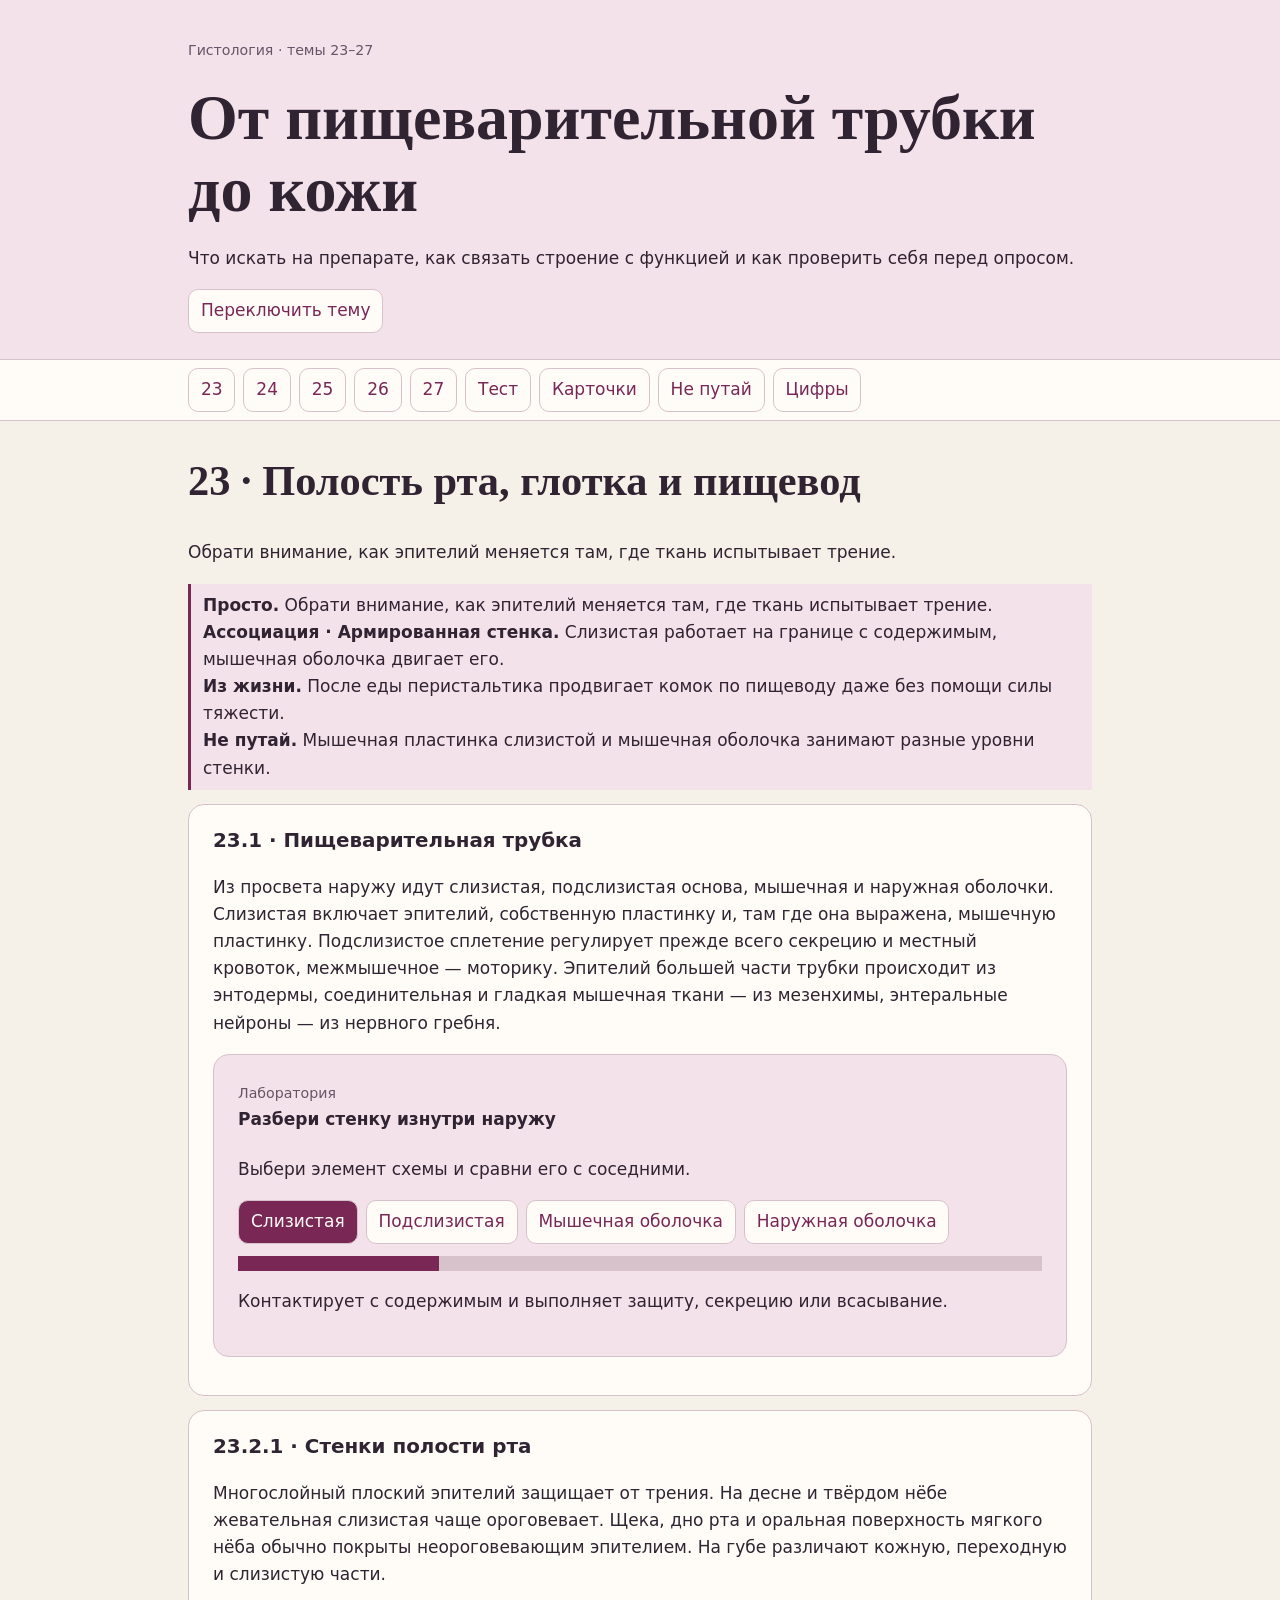
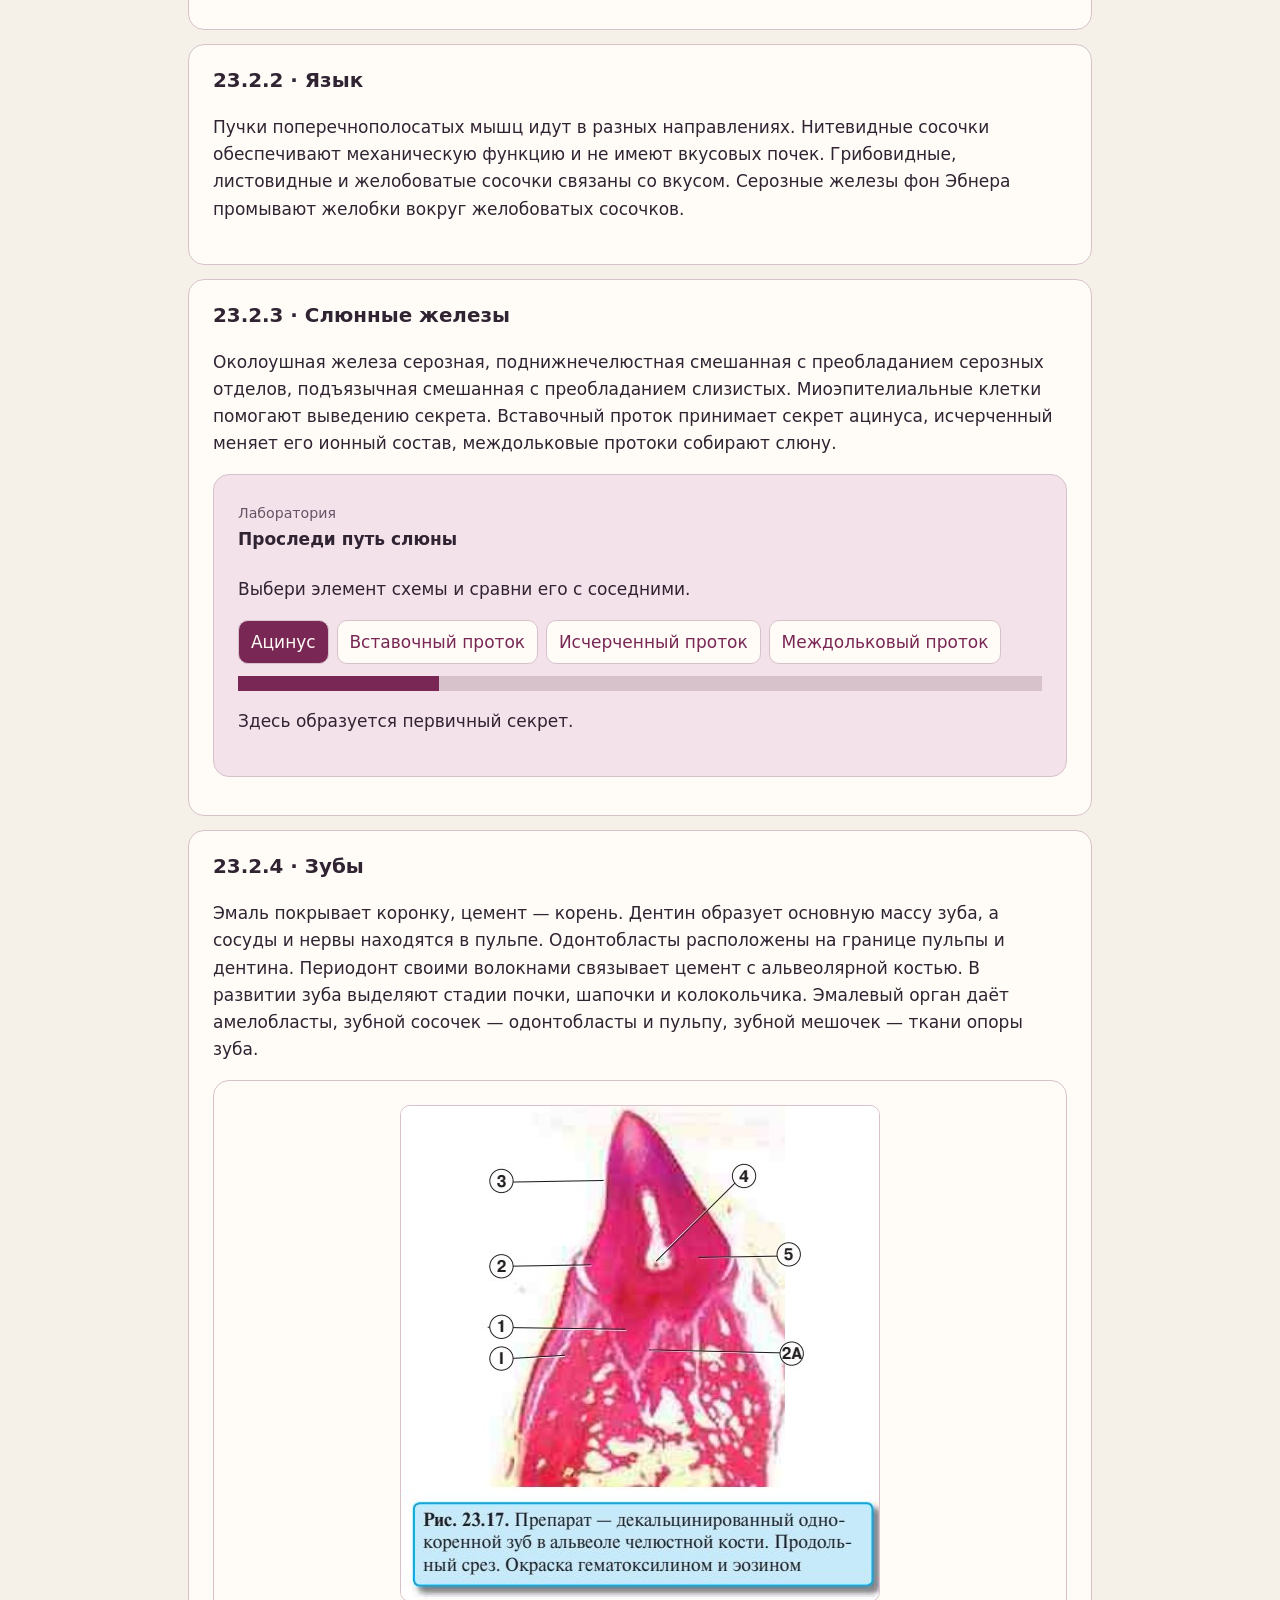
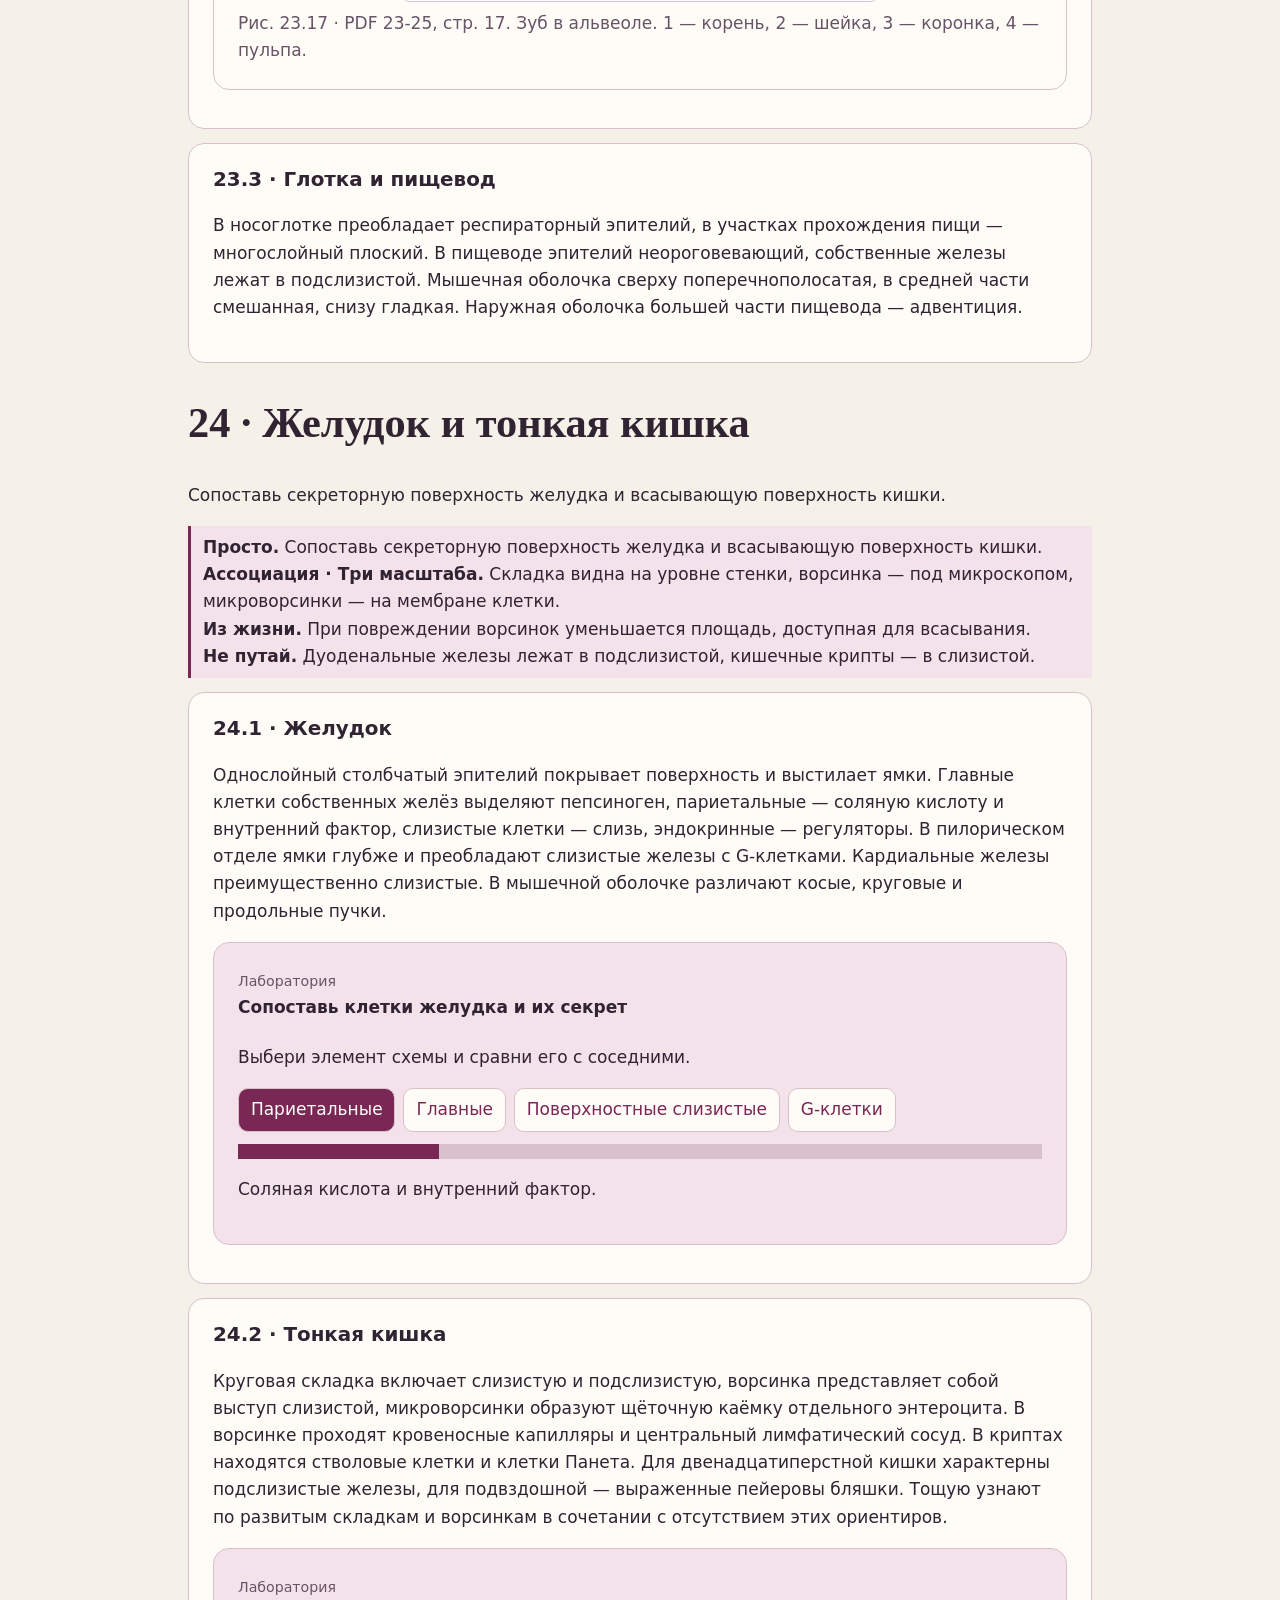
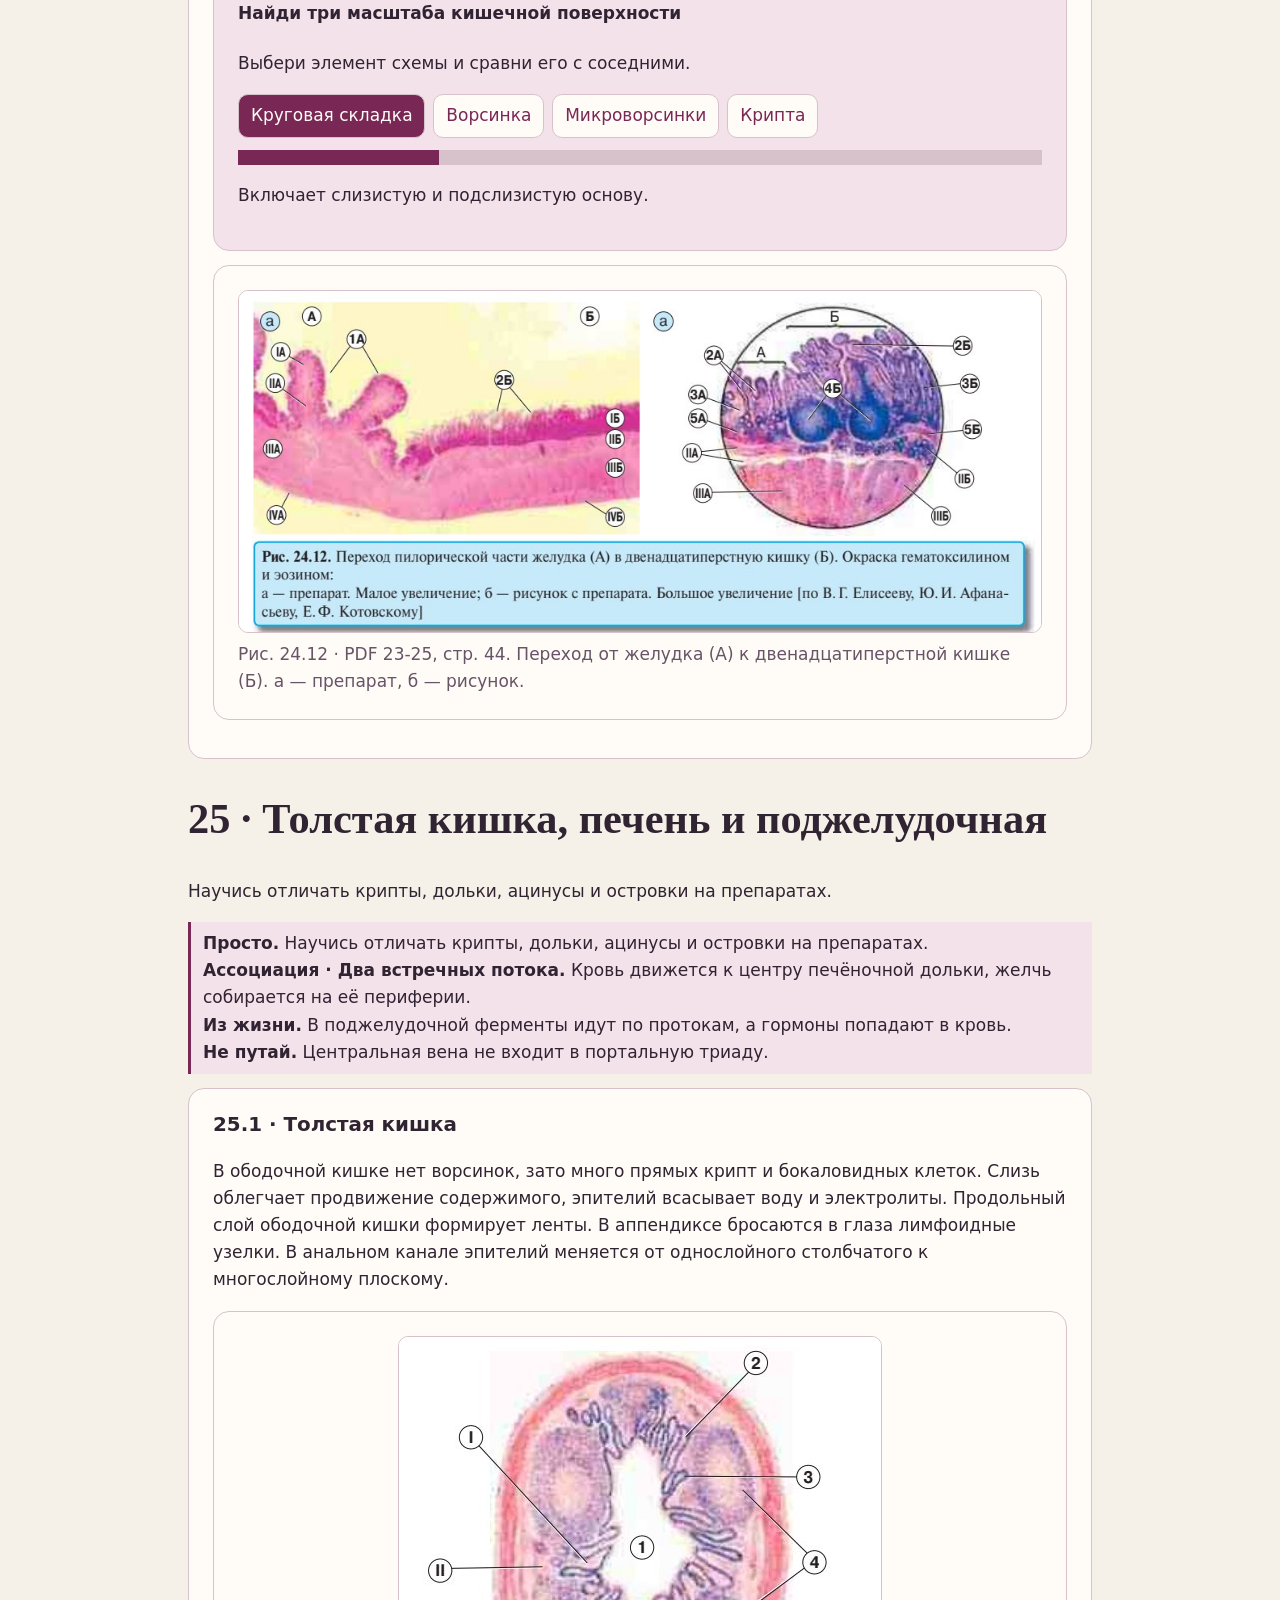
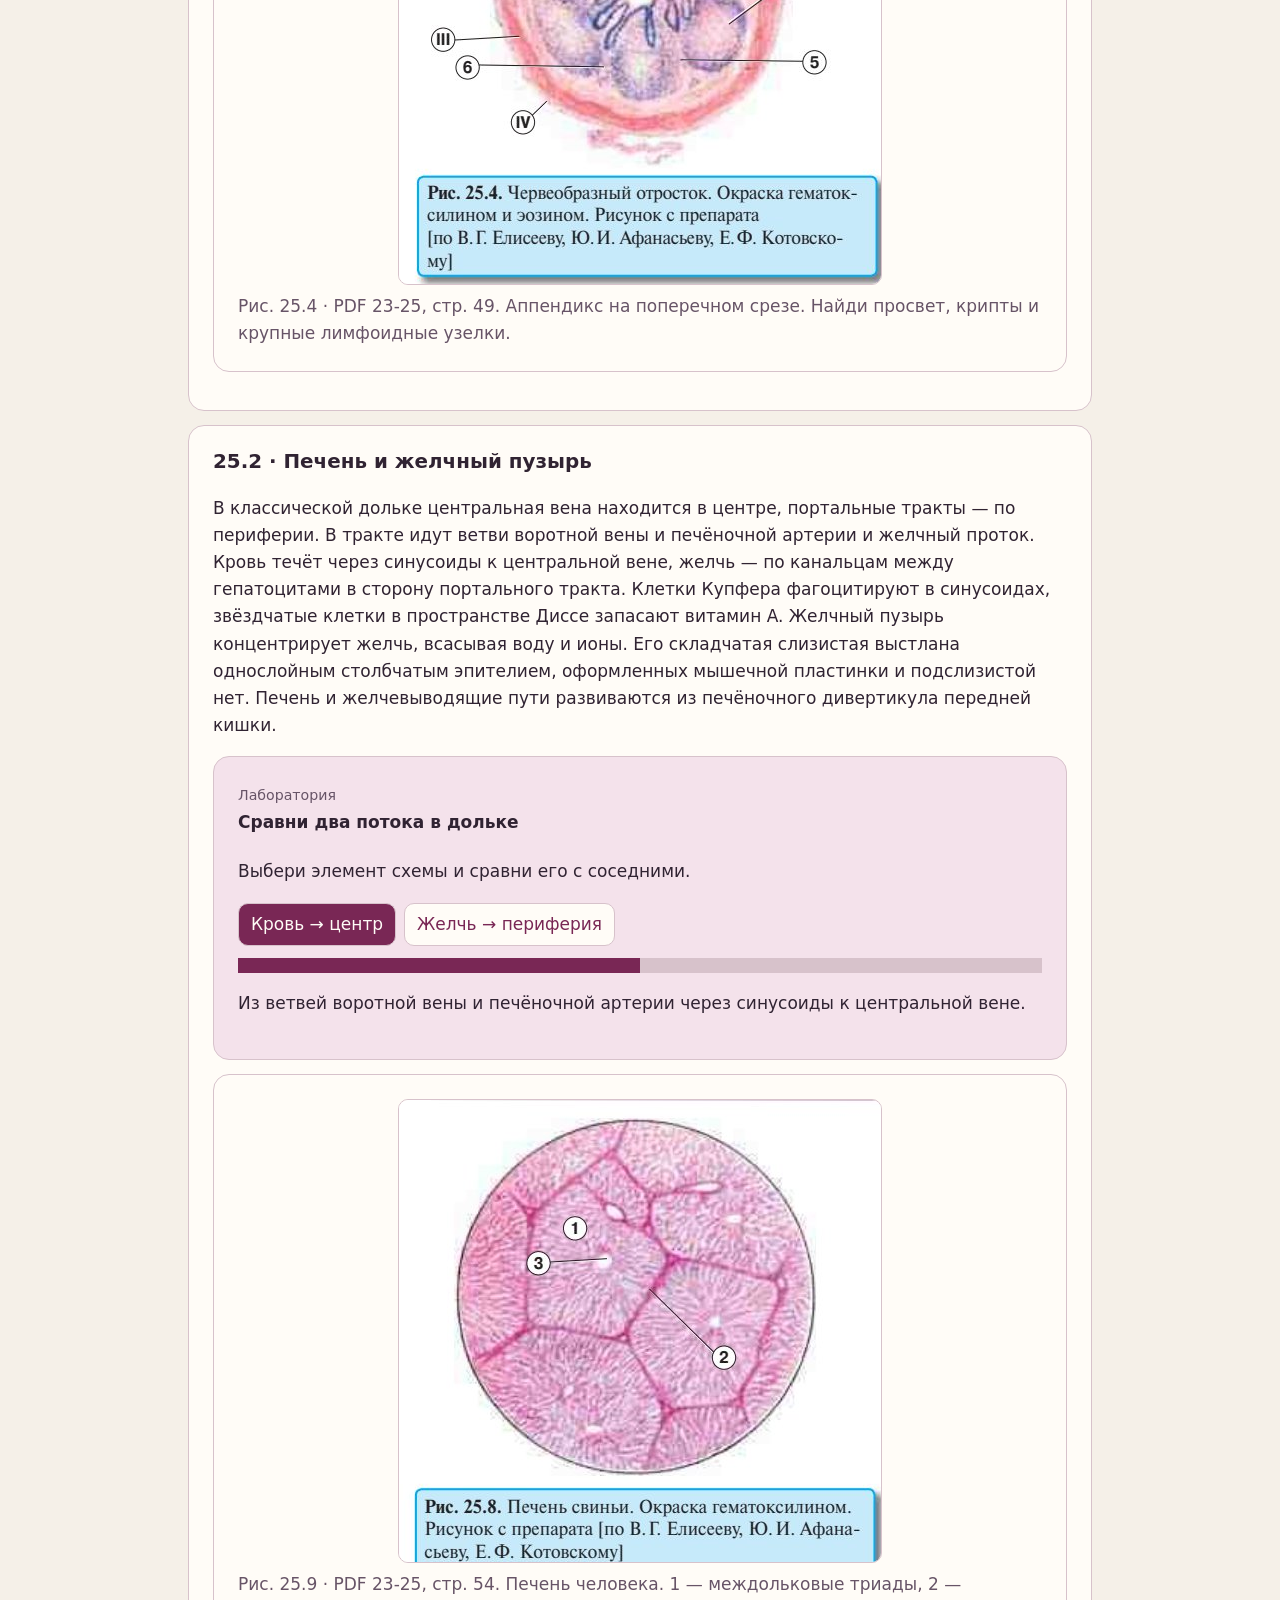
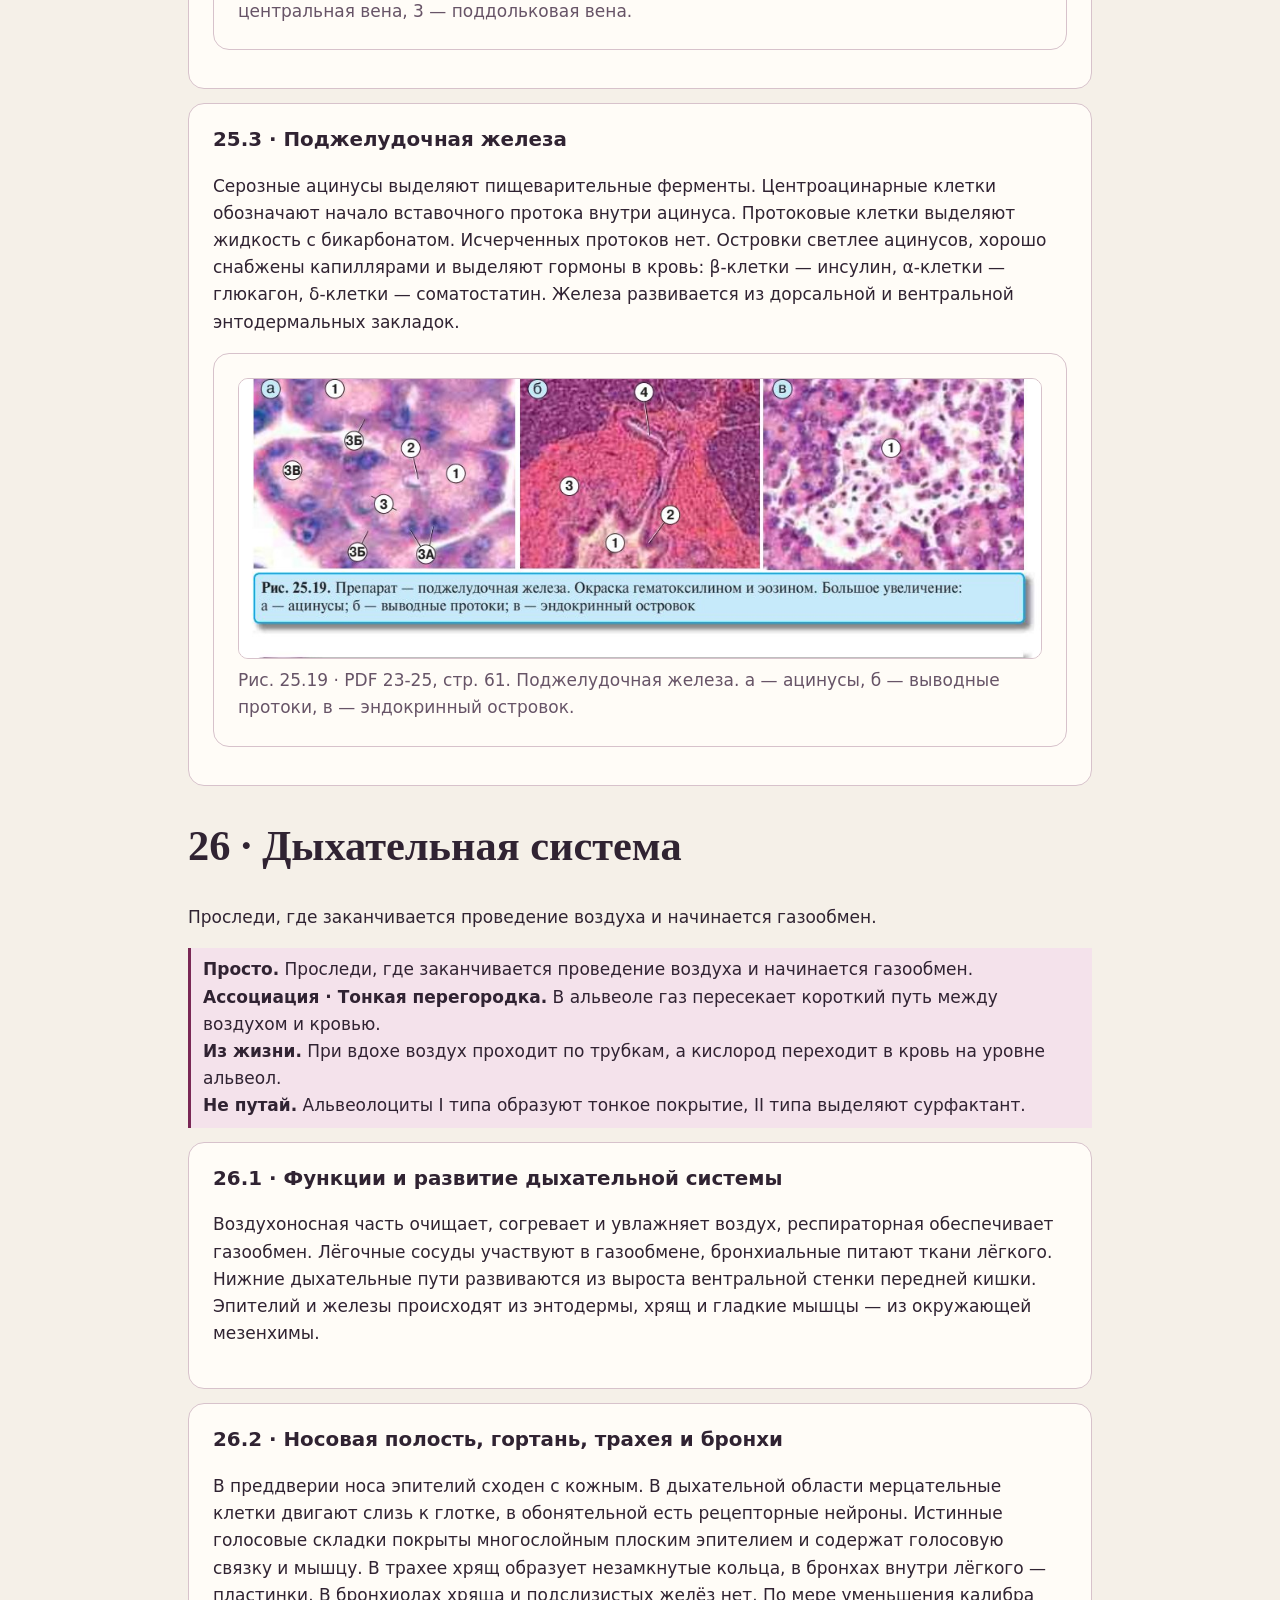
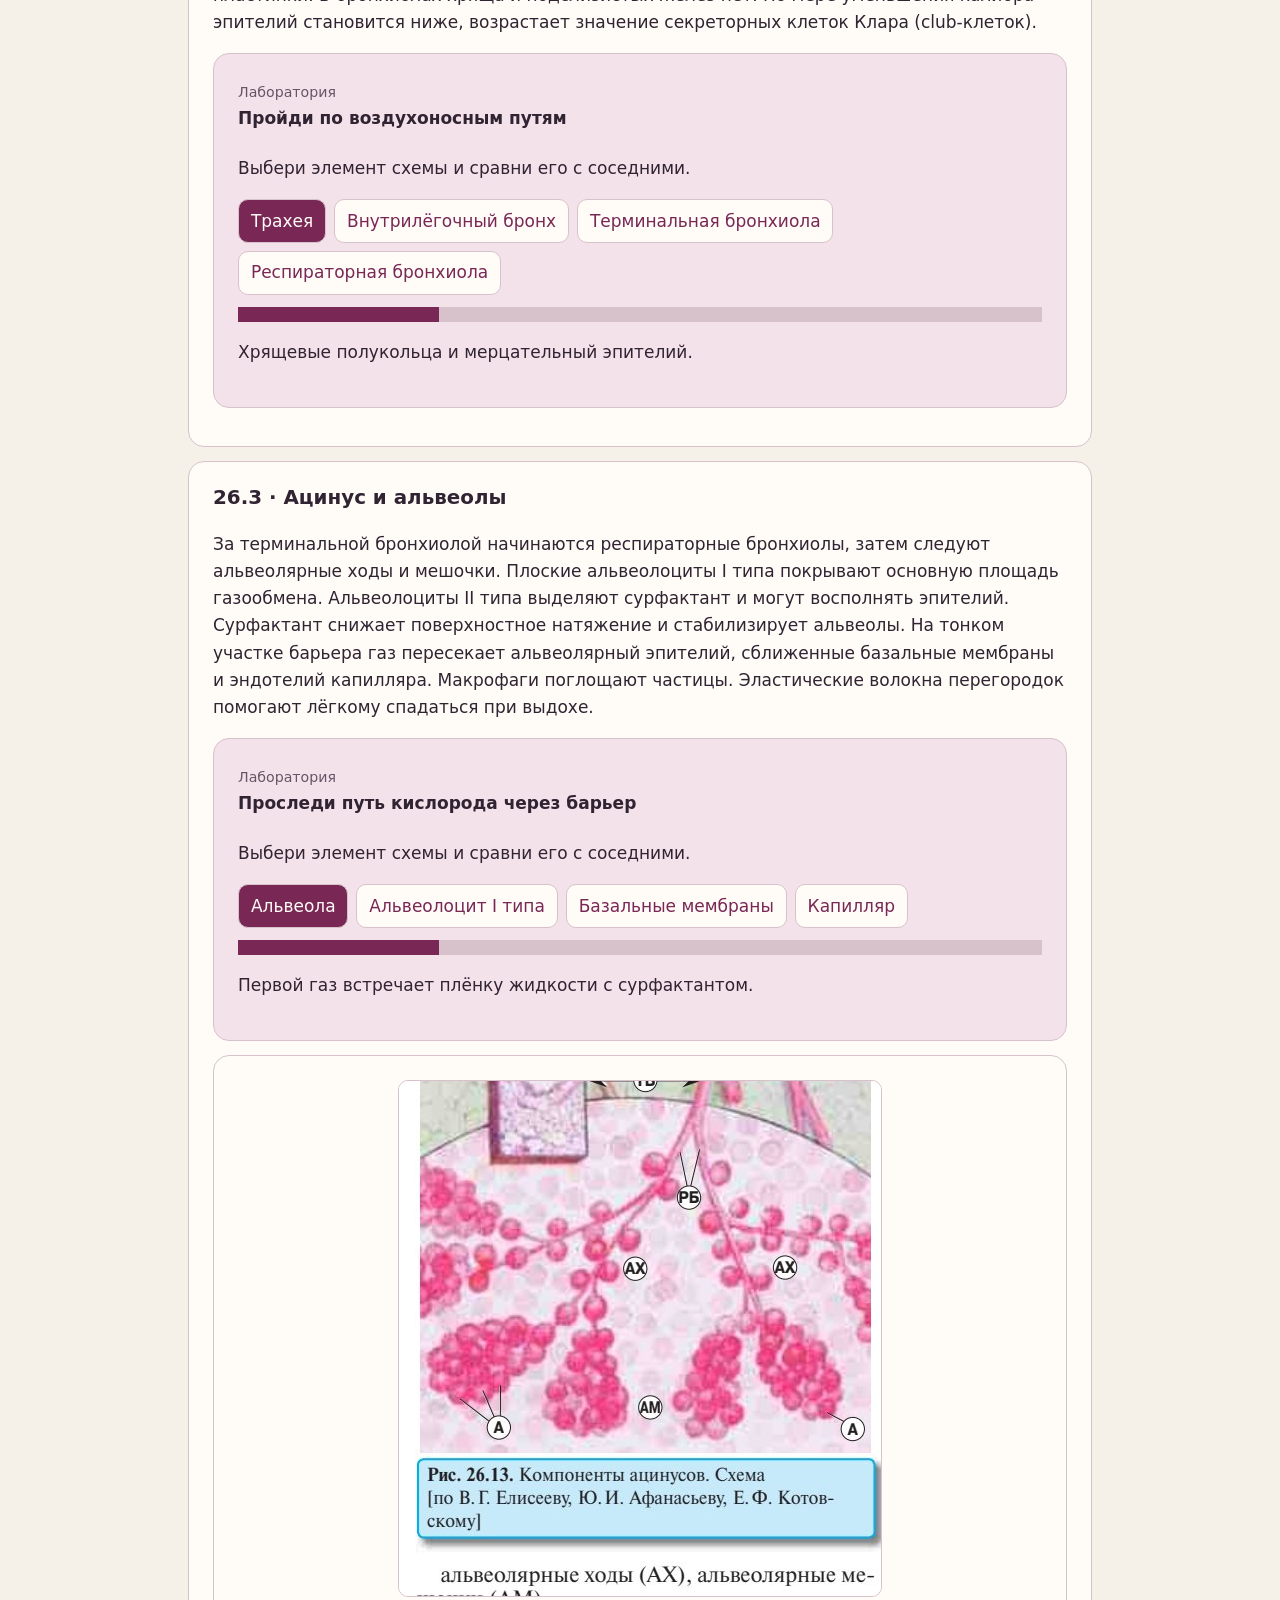
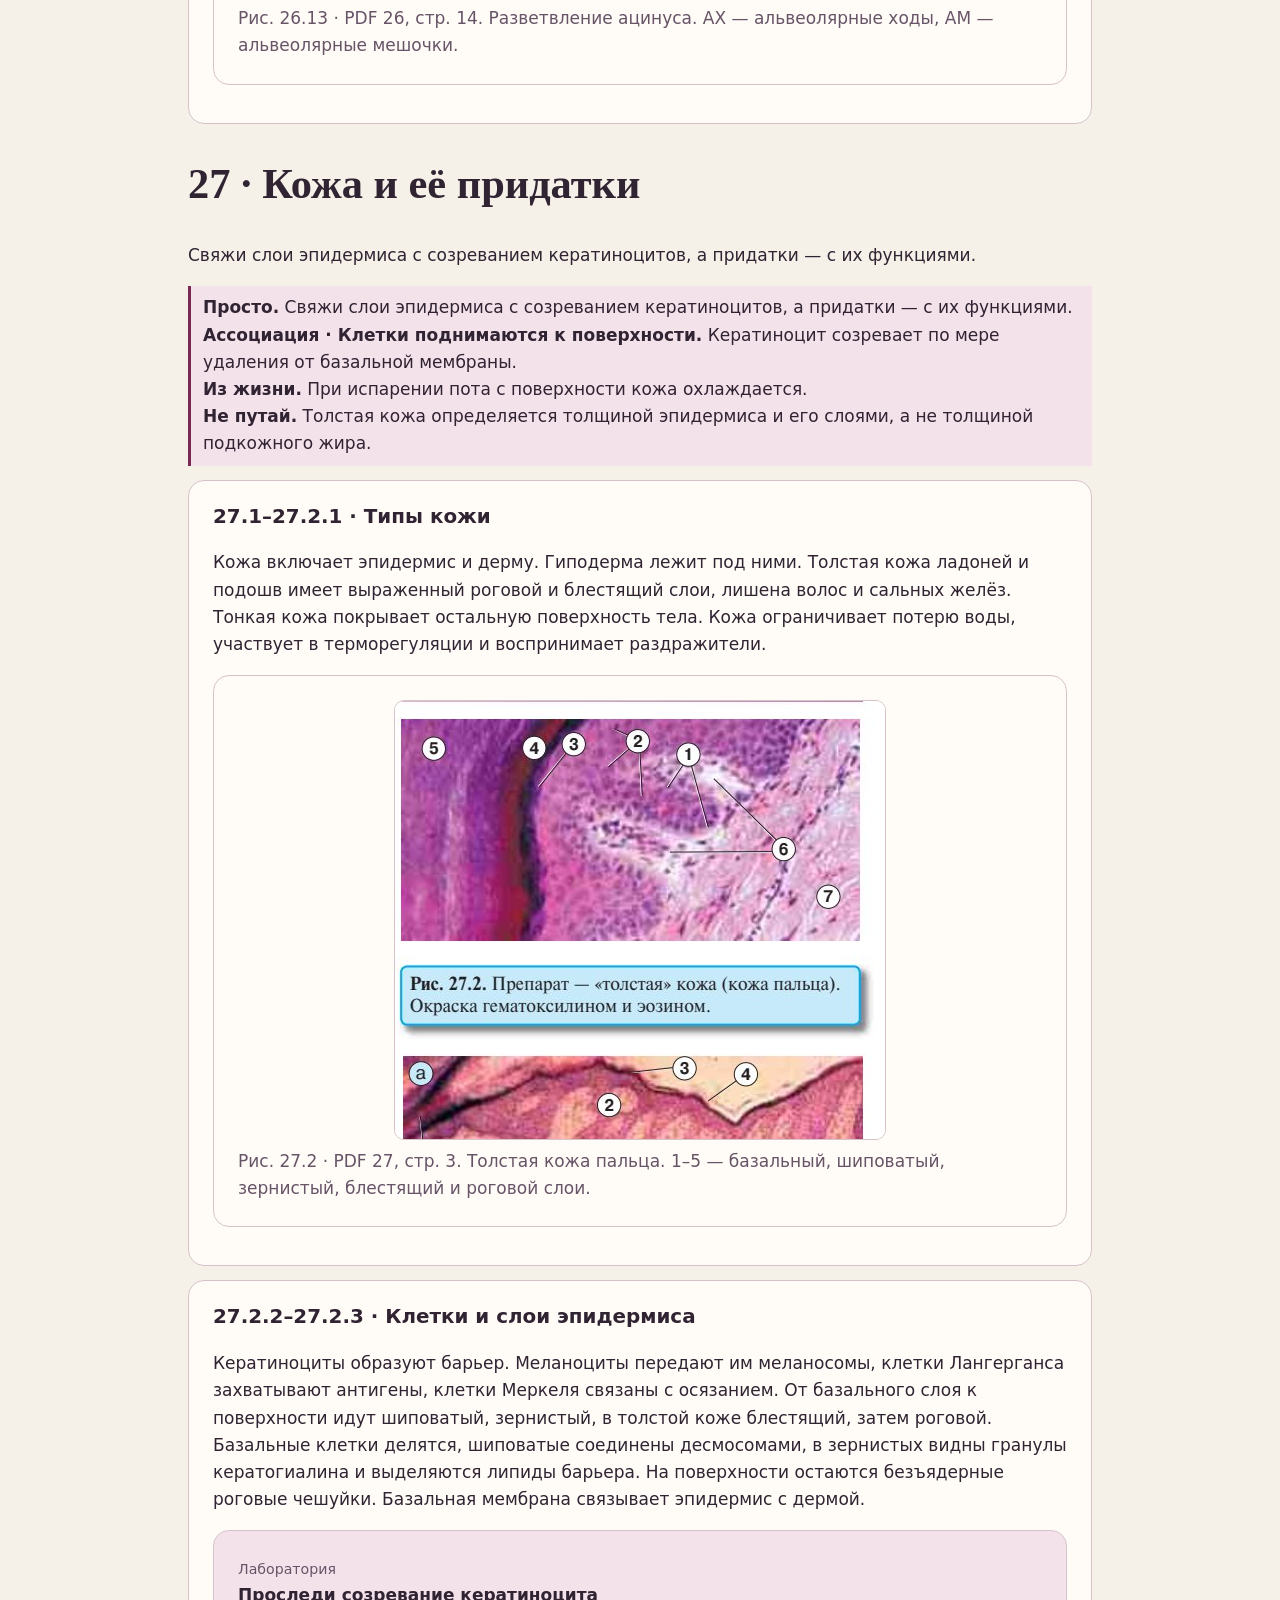
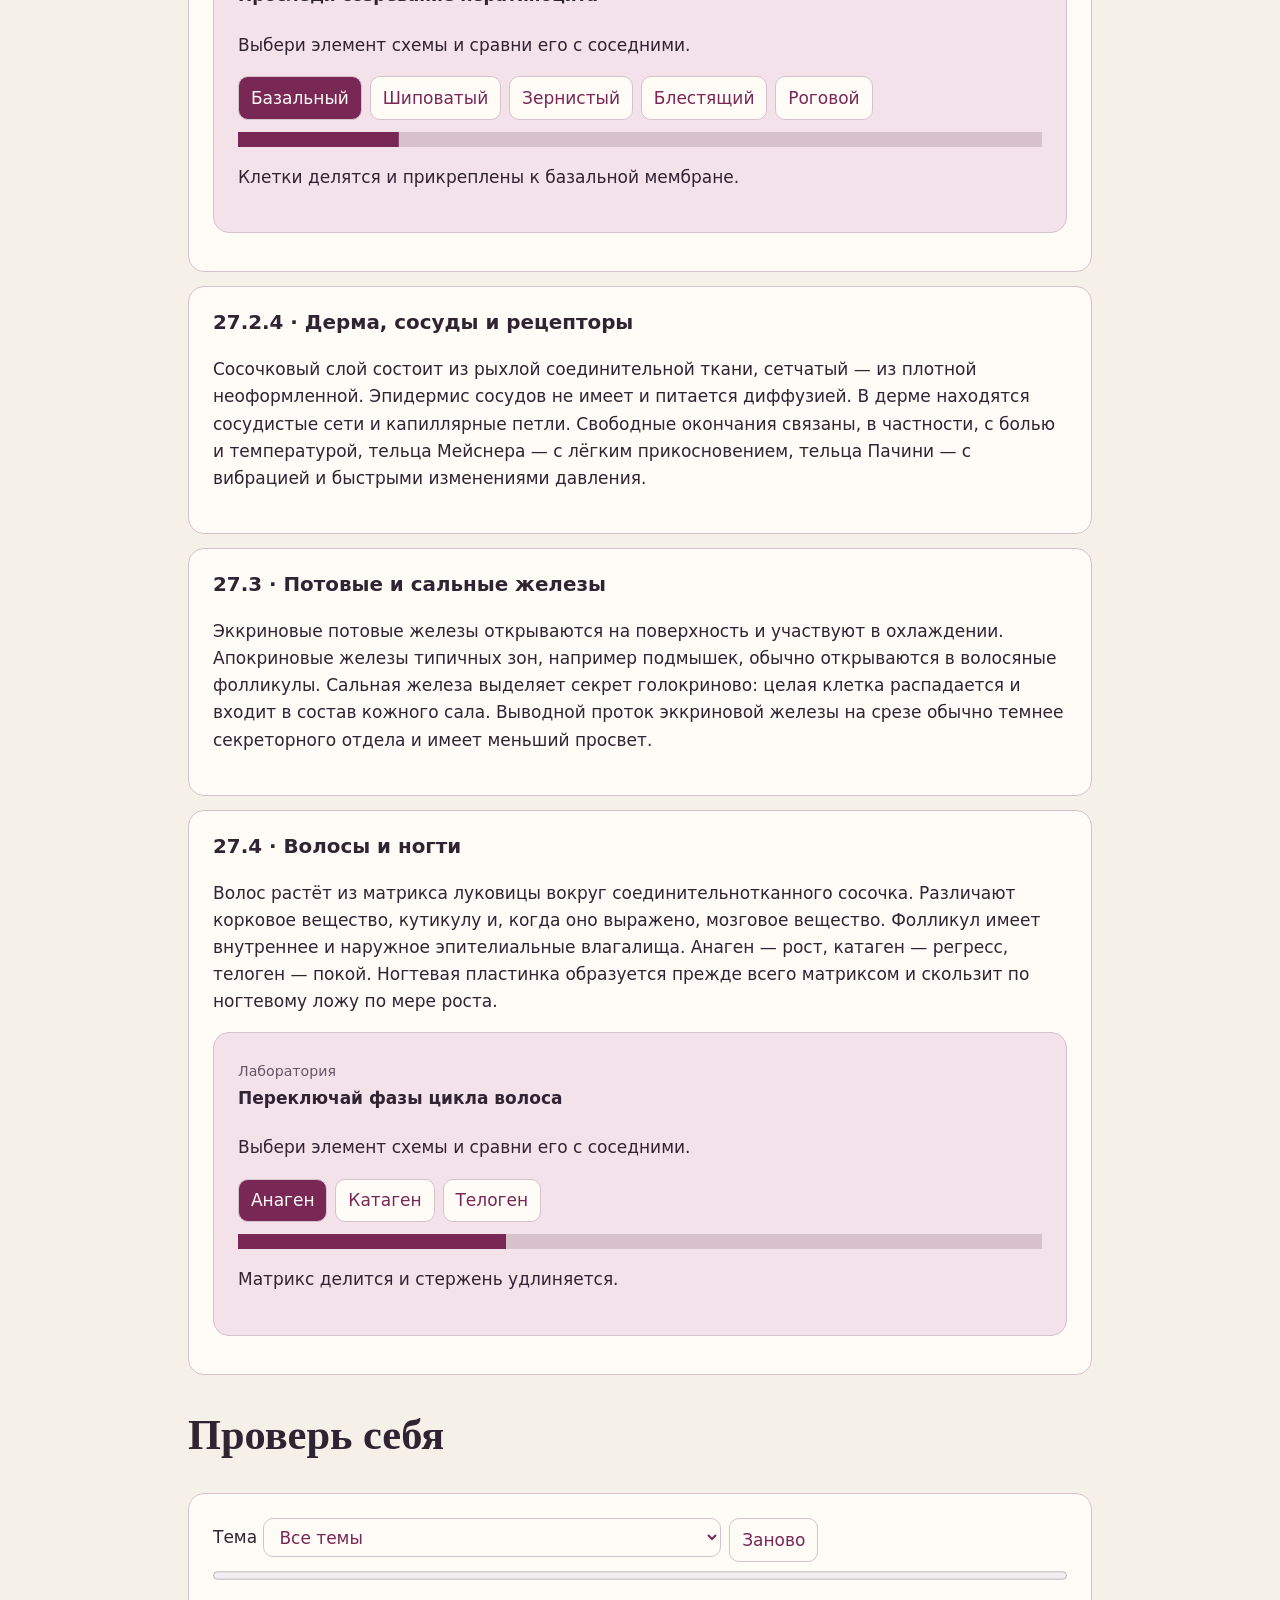
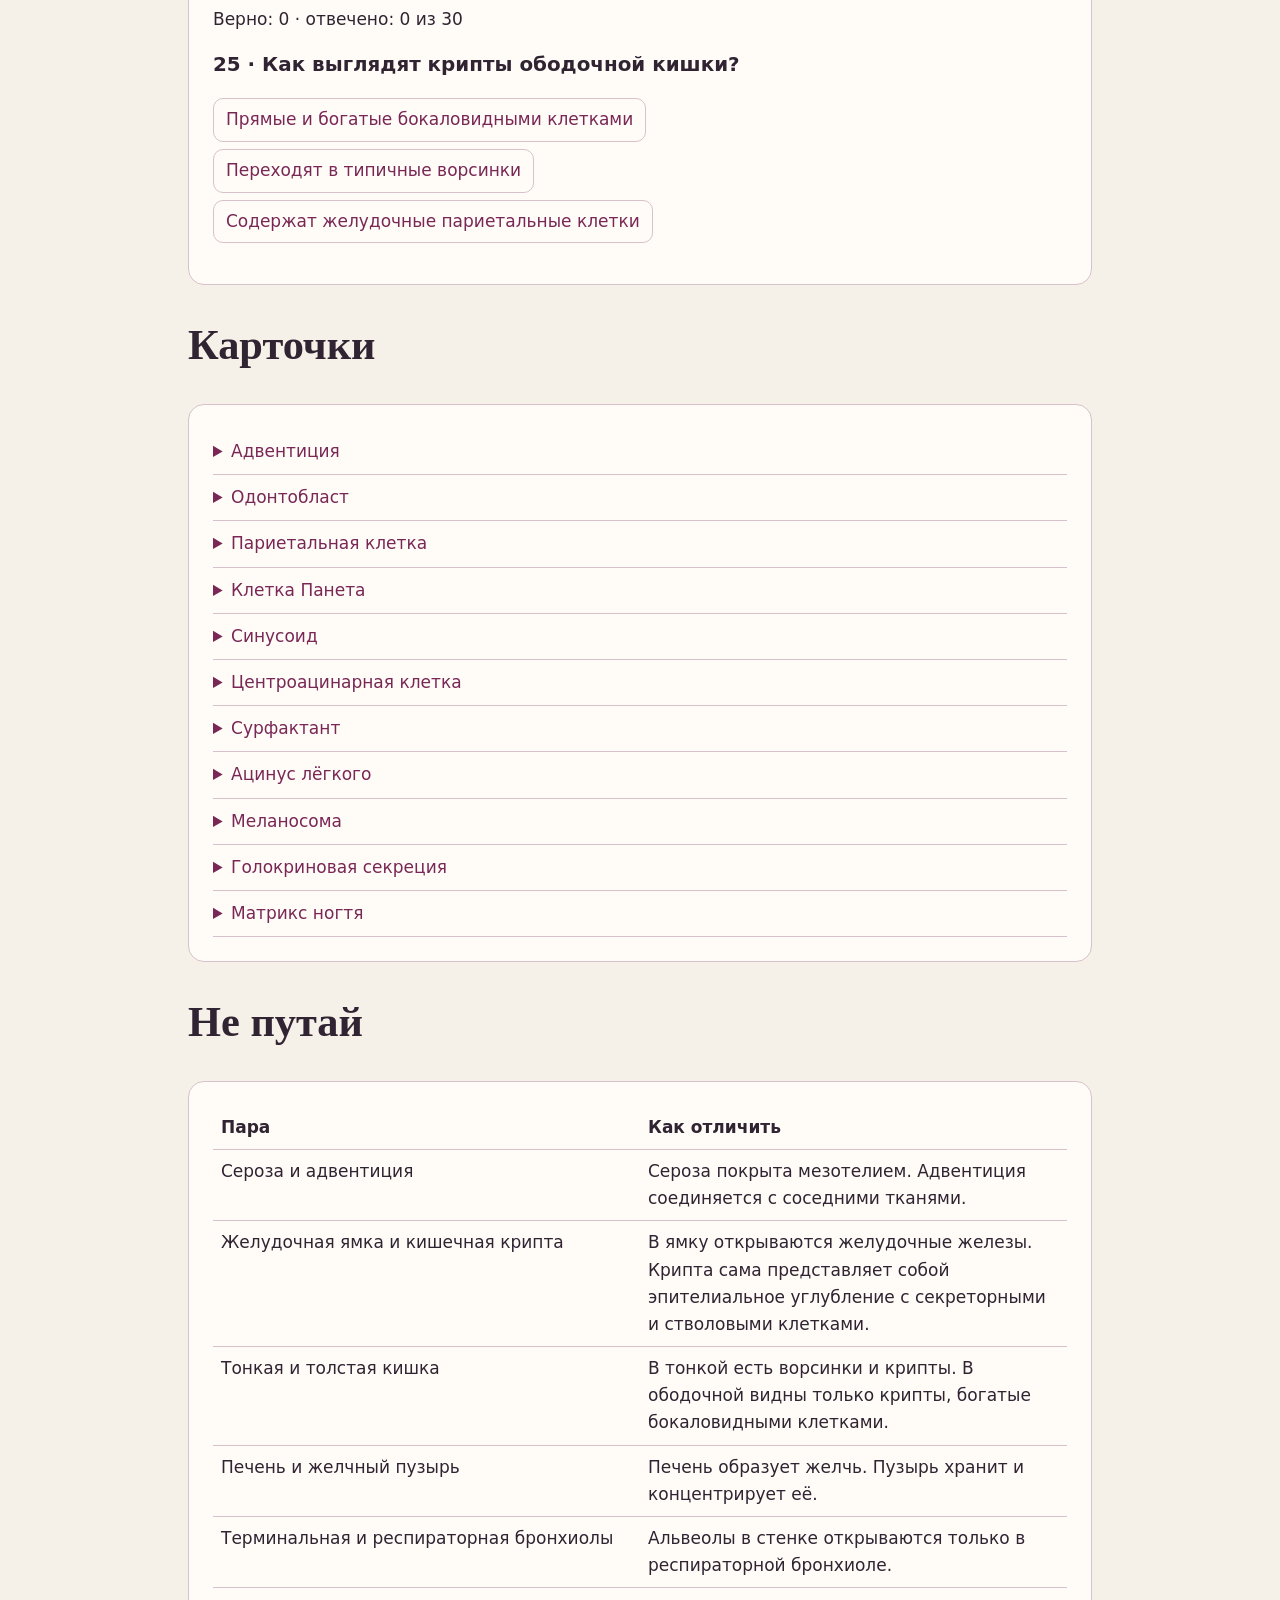
==== notes/histology-23-27/content/index.html @ 87ce8066 "Add histology notes for topics 23–27" ====
<!doctype html><html lang="ru"><head><meta charset="utf-8"><meta name="viewport" content="width=device-width,initial-scale=1"><title>Гистология: темы 23–27</title>
<style>
:root{color-scheme:light;--bg:#f5f0e8;--panel:#fffcf7;--ink:#302332;--soft:#675467;--accent:#792755;--tint:#f4e2eb;--rule:#d7c2cb}
@media(prefers-color-scheme:dark){:root:not([data-theme]){color-scheme:dark;--bg:#1b151f;--panel:#261e2b;--ink:#f9ebf2;--soft:#d1bac8;--accent:#ffacce;--tint:#42283e;--rule:#604659}}
:root[data-theme=dark]{color-scheme:dark;--bg:#1b151f;--panel:#261e2b;--ink:#f9ebf2;--soft:#d1bac8;--accent:#ffacce;--tint:#42283e;--rule:#604659}
*{box-sizing:border-box}body{margin:0;background:var(--bg);color:var(--ink);font:17px/1.6 system-ui,sans-serif}main,header>div,nav>div{max-width:940px;margin:auto;padding:0 18px}header{padding:36px 0 26px;background:var(--tint);border-bottom:1px solid var(--rule)}h1,h2{font-family:Georgia,serif;line-height:1.12}h1{font-size:clamp(2rem,8vw,4rem);margin:.3em 0}h2{font-size:clamp(1.65rem,5vw,2.65rem)}h3{line-height:1.25}nav{position:sticky;top:0;background:var(--panel);border-bottom:1px solid var(--rule);z-index:1}nav>div{display:flex;overflow-x:auto;gap:8px;padding-block:8px}nav a,button,select{color:var(--accent);border:1px solid var(--rule);border-radius:10px;background:var(--panel);padding:.43em .7em;font:inherit}nav a{white-space:nowrap;text-decoration:none}button{cursor:pointer}button[aria-pressed=true]{background:var(--accent);color:var(--panel)}button:focus-visible,a:focus-visible,select:focus-visible{outline:2px solid var(--accent);outline-offset:2px}section{scroll-margin-top:78px;margin-block:36px}article,.lab,figure,.recap{background:var(--panel);border:1px solid var(--rule);border-radius:16px;padding:clamp(12px,4vw,24px);margin:14px 0}article>h3,.lab>h4{margin-top:0}small,.muted,figcaption{color:var(--soft)}.lab{background:var(--tint)}.options,.toolbar{display:flex;flex-wrap:wrap;gap:8px}.track{width:100%;height:15px;margin-top:12px;display:block}figure button{padding:0;display:block;margin:auto;max-width:100%;overflow:hidden}img{display:block;max-width:100%;height:auto}figcaption{margin-top:8px}dialog{background:var(--panel);color:var(--ink);max-width:min(92vw,1050px);max-height:92vh;border:1px solid var(--rule);border-radius:12px}dialog::backdrop{background:#16101bd9}dialog img{max-height:72vh;margin:auto;object-fit:contain}table{border-collapse:collapse;width:100%}td,th{text-align:left;border-bottom:1px solid var(--rule);padding:8px;vertical-align:top}details{border-bottom:1px solid var(--rule);padding:9px 0}summary{cursor:pointer;color:var(--accent)}blockquote{margin:12px 0;padding:8px 12px;border-left:3px solid var(--accent);background:var(--tint)}footer{padding-bottom:32px}progress{width:100%;accent-color:var(--accent)}.answer{display:block;margin:7px 0;text-align:left}.answer[data-correct=true]{border:2px solid var(--accent);font-weight:700}
.toolbar label{min-width:0;max-width:100%}select{max-width:100%} table{table-layout:fixed;overflow-wrap:anywhere}</style></head><body>
<header><div><small>Гистология · темы 23–27</small><h1>От пищеварительной трубки до кожи</h1><p>Что искать на препарате, как связать строение с функцией и как проверить себя перед опросом.</p><button id="theme">Переключить тему</button></div></header>
<nav aria-label="Разделы"><div><a href="#t23" title="Полость рта, глотка и пищевод">23</a><a href="#t24" title="Желудок и тонкая кишка">24</a><a href="#t25" title="Толстая кишка, печень и поджелудочная">25</a><a href="#t26" title="Дыхательная система">26</a><a href="#t27" title="Кожа и её придатки">27</a><a href="#quiz">Тест</a><a href="#cards">Карточки</a><a href="#pairs">Не путай</a><a href="#numbers">Цифры</a></div></nav>
<main><section id="t23"><h2>23 · Полость рта, глотка и пищевод</h2><p>Обрати внимание, как эпителий меняется там, где ткань испытывает трение.</p><blockquote><b>Просто.</b> Обрати внимание, как эпителий меняется там, где ткань испытывает трение.<br><b>Ассоциация · Армированная стенка.</b> Слизистая работает на границе с содержимым, мышечная оболочка двигает его.<br><b>Из жизни.</b> После еды перистальтика продвигает комок по пищеводу даже без помощи силы тяжести.<br><b>Не путай.</b> Мышечная пластинка слизистой и мышечная оболочка занимают разные уровни стенки.</blockquote><article><h3>23.1 · Пищеварительная трубка</h3><p>Из просвета наружу идут слизистая, подслизистая основа, мышечная и наружная оболочки. Слизистая включает эпителий, собственную пластинку и, там где она выражена, мышечную пластинку. Подслизистое сплетение регулирует прежде всего секрецию и местный кровоток, межмышечное — моторику. Эпителий большей части трубки происходит из энтодермы, соединительная и гладкая мышечная ткани — из мезенхимы, энтеральные нейроны — из нервного гребня.</p><div class="lab"><small>Лаборатория</small><h4>Разбери стенку изнутри наружу</h4><p>Выбери элемент схемы и сравни его с соседними.</p><div class="options"><button data-step="Контактирует с содержимым и выполняет защиту, секрецию или всасывание." aria-pressed="false">Слизистая</button><button data-step="Содержит более крупные сосуды и подслизистое нервное сплетение." aria-pressed="false">Подслизистая</button><button data-step="Перемешивает и продвигает содержимое." aria-pressed="false">Мышечная оболочка</button><button data-step="Сероза уменьшает трение, адвентиция связывает орган с окружающими тканями." aria-pressed="false">Наружная оболочка</button></div><svg class="track" viewBox="0 0 100 10" preserveAspectRatio="none" aria-hidden="true"><rect width="100" height="10" fill="var(--rule)"/><rect x="0" width="10" height="10" fill="var(--accent)"/></svg><p class="result" aria-live="polite"></p></div></article><article><h3>23.2.1 · Стенки полости рта</h3><p>Многослойный плоский эпителий защищает от трения. На десне и твёрдом нёбе жевательная слизистая чаще ороговевает. Щека, дно рта и оральная поверхность мягкого нёба обычно покрыты неороговевающим эпителием. На губе различают кожную, переходную и слизистую части.</p></article><article><h3>23.2.2 · Язык</h3><p>Пучки поперечнополосатых мышц идут в разных направлениях. Нитевидные сосочки обеспечивают механическую функцию и не имеют вкусовых почек. Грибовидные, листовидные и желобоватые сосочки связаны со вкусом. Серозные железы фон Эбнера промывают желобки вокруг желобоватых сосочков.</p></article><article><h3>23.2.3 · Слюнные железы</h3><p>Околоушная железа серозная, поднижнечелюстная смешанная с преобладанием серозных отделов, подъязычная смешанная с преобладанием слизистых. Миоэпителиальные клетки помогают выведению секрета. Вставочный проток принимает секрет ацинуса, исчерченный меняет его ионный состав, междольковые протоки собирают слюну.</p><div class="lab"><small>Лаборатория</small><h4>Проследи путь слюны</h4><p>Выбери элемент схемы и сравни его с соседними.</p><div class="options"><button data-step="Здесь образуется первичный секрет." aria-pressed="false">Ацинус</button><button data-step="Первый узкий участок после концевого отдела." aria-pressed="false">Вставочный проток</button><button data-step="Перенос ионов меняет состав слюны." aria-pressed="false">Исчерченный проток</button><button data-step="Собирает секрет из долек и ведёт дальше к полости рта." aria-pressed="false">Междольковый проток</button></div><svg class="track" viewBox="0 0 100 10" preserveAspectRatio="none" aria-hidden="true"><rect width="100" height="10" fill="var(--rule)"/><rect x="0" width="10" height="10" fill="var(--accent)"/></svg><p class="result" aria-live="polite"></p></div></article><article><h3>23.2.4 · Зубы</h3><p>Эмаль покрывает коронку, цемент — корень. Дентин образует основную массу зуба, а сосуды и нервы находятся в пульпе. Одонтобласты расположены на границе пульпы и дентина. Периодонт своими волокнами связывает цемент с альвеолярной костью. В развитии зуба выделяют стадии почки, шапочки и колокольчика. Эмалевый орган даёт амелобласты, зубной сосочек — одонтобласты и пульпу, зубной мешочек — ткани опоры зуба.</p><figure><button aria-label="Увеличить рис. 23.17"><img loading="lazy" width="478" height="495" alt="Зуб в альвеоле. 1 — корень, 2 — шейка, 3 — коронка, 4 — пульпа." src="[data-uri]"></button><figcaption>Рис. 23.17 · PDF 23-25, стр. 17. Зуб в альвеоле. 1 — корень, 2 — шейка, 3 — коронка, 4 — пульпа.</figcaption></figure></article><article><h3>23.3 · Глотка и пищевод</h3><p>В носоглотке преобладает респираторный эпителий, в участках прохождения пищи — многослойный плоский. В пищеводе эпителий неороговевающий, собственные железы лежат в подслизистой. Мышечная оболочка сверху поперечнополосатая, в средней части смешанная, снизу гладкая. Наружная оболочка большей части пищевода — адвентиция.</p></article></section><section id="t24"><h2>24 · Желудок и тонкая кишка</h2><p>Сопоставь секреторную поверхность желудка и всасывающую поверхность кишки.</p><blockquote><b>Просто.</b> Сопоставь секреторную поверхность желудка и всасывающую поверхность кишки.<br><b>Ассоциация · Три масштаба.</b> Складка видна на уровне стенки, ворсинка — под микроскопом, микроворсинки — на мембране клетки.<br><b>Из жизни.</b> При повреждении ворсинок уменьшается площадь, доступная для всасывания.<br><b>Не путай.</b> Дуоденальные железы лежат в подслизистой, кишечные крипты — в слизистой.</blockquote><article><h3>24.1 · Желудок</h3><p>Однослойный столбчатый эпителий покрывает поверхность и выстилает ямки. Главные клетки собственных желёз выделяют пепсиноген, париетальные — соляную кислоту и внутренний фактор, слизистые клетки — слизь, эндокринные — регуляторы. В пилорическом отделе ямки глубже и преобладают слизистые железы с G-клетками. Кардиальные железы преимущественно слизистые. В мышечной оболочке различают косые, круговые и продольные пучки.</p><div class="lab"><small>Лаборатория</small><h4>Сопоставь клетки желудка и их секрет</h4><p>Выбери элемент схемы и сравни его с соседними.</p><div class="options"><button data-step="Соляная кислота и внутренний фактор." aria-pressed="false">Париетальные</button><button data-step="Пепсиноген." aria-pressed="false">Главные</button><button data-step="Защитный слой слизи и бикарбоната." aria-pressed="false">Поверхностные слизистые</button><button data-step="Гастрин, прежде всего в пилорическом отделе." aria-pressed="false">G-клетки</button></div><svg class="track" viewBox="0 0 100 10" preserveAspectRatio="none" aria-hidden="true"><rect width="100" height="10" fill="var(--rule)"/><rect x="0" width="10" height="10" fill="var(--accent)"/></svg><p class="result" aria-live="polite"></p></div></article><article><h3>24.2 · Тонкая кишка</h3><p>Круговая складка включает слизистую и подслизистую, ворсинка представляет собой выступ слизистой, микроворсинки образуют щёточную каёмку отдельного энтероцита. В ворсинке проходят кровеносные капилляры и центральный лимфатический сосуд. В криптах находятся стволовые клетки и клетки Панета. Для двенадцатиперстной кишки характерны подслизистые железы, для подвздошной — выраженные пейеровы бляшки. Тощую узнают по развитым складкам и ворсинкам в сочетании с отсутствием этих ориентиров.</p><div class="lab"><small>Лаборатория</small><h4>Найди три масштаба кишечной поверхности</h4><p>Выбери элемент схемы и сравни его с соседними.</p><div class="options"><button data-step="Включает слизистую и подслизистую основу." aria-pressed="false">Круговая складка</button><button data-step="Выступ слизистой с сосудами внутри." aria-pressed="false">Ворсинка</button><button data-step="Выступы мембраны одного энтероцита." aria-pressed="false">Микроворсинки</button><button data-step="Углубление эпителия между ворсинками, зона обновления клеток." aria-pressed="false">Крипта</button></div><svg class="track" viewBox="0 0 100 10" preserveAspectRatio="none" aria-hidden="true"><rect width="100" height="10" fill="var(--rule)"/><rect x="0" width="10" height="10" fill="var(--accent)"/></svg><p class="result" aria-live="polite"></p></div><figure><button aria-label="Увеличить рис. 24.12"><img loading="lazy" width="993" height="422" alt="Переход от желудка (А) к двенадцатиперстной кишке (Б). а — препарат, б — рисунок." src="[data-uri]"></button><figcaption>Рис. 24.12 · PDF 23-25, стр. 44. Переход от желудка (А) к двенадцатиперстной кишке (Б). а — препарат, б — рисунок.</figcaption></figure></article></section><section id="t25"><h2>25 · Толстая кишка, печень и поджелудочная</h2><p>Научись отличать крипты, дольки, ацинусы и островки на препаратах.</p><blockquote><b>Просто.</b> Научись отличать крипты, дольки, ацинусы и островки на препаратах.<br><b>Ассоциация · Два встречных потока.</b> Кровь движется к центру печёночной дольки, желчь собирается на её периферии.<br><b>Из жизни.</b> В поджелудочной ферменты идут по протокам, а гормоны попадают в кровь.<br><b>Не путай.</b> Центральная вена не входит в портальную триаду.</blockquote><article><h3>25.1 · Толстая кишка</h3><p>В ободочной кишке нет ворсинок, зато много прямых крипт и бокаловидных клеток. Слизь облегчает продвижение содержимого, эпителий всасывает воду и электролиты. Продольный слой ободочной кишки формирует ленты. В аппендиксе бросаются в глаза лимфоидные узелки. В анальном канале эпителий меняется от однослойного столбчатого к многослойному плоскому.</p><figure><button aria-label="Увеличить рис. 25.4"><img loading="lazy" width="482" height="547" alt="Аппендикс на поперечном срезе. Найди просвет, крипты и крупные лимфоидные узелки." src="[data-uri]"></button><figcaption>Рис. 25.4 · PDF 23-25, стр. 49. Аппендикс на поперечном срезе. Найди просвет, крипты и крупные лимфоидные узелки.</figcaption></figure></article><article><h3>25.2 · Печень и желчный пузырь</h3><p>В классической дольке центральная вена находится в центре, портальные тракты — по периферии. В тракте идут ветви воротной вены и печёночной артерии и желчный проток. Кровь течёт через синусоиды к центральной вене, желчь — по канальцам между гепатоцитами в сторону портального тракта. Клетки Купфера фагоцитируют в синусоидах, звёздчатые клетки в пространстве Диссе запасают витамин A. Желчный пузырь концентрирует желчь, всасывая воду и ионы. Его складчатая слизистая выстлана однослойным столбчатым эпителием, оформленных мышечной пластинки и подслизистой нет. Печень и желчевыводящие пути развиваются из печёночного дивертикула передней кишки.</p><div class="lab"><small>Лаборатория</small><h4>Сравни два потока в дольке</h4><p>Выбери элемент схемы и сравни его с соседними.</p><div class="options"><button data-step="Из ветвей воротной вены и печёночной артерии через синусоиды к центральной вене." aria-pressed="false">Кровь → центр</button><button data-step="Из канальцев между гепатоцитами через переходные каналы в желчные протоки портального тракта." aria-pressed="false">Желчь → периферия</button></div><svg class="track" viewBox="0 0 100 10" preserveAspectRatio="none" aria-hidden="true"><rect width="100" height="10" fill="var(--rule)"/><rect x="0" width="10" height="10" fill="var(--accent)"/></svg><p class="result" aria-live="polite"></p></div><figure><button aria-label="Увеличить рис. 25.9"><img loading="lazy" width="482" height="462" alt="Печень человека. 1 — междольковые триады, 2 — центральная вена, 3 — поддольковая вена." src="[data-uri]"></button><figcaption>Рис. 25.9 · PDF 23-25, стр. 54. Печень человека. 1 — междольковые триады, 2 — центральная вена, 3 — поддольковая вена.</figcaption></figure></article><article><h3>25.3 · Поджелудочная железа</h3><p>Серозные ацинусы выделяют пищеварительные ферменты. Центроацинарные клетки обозначают начало вставочного протока внутри ацинуса. Протоковые клетки выделяют жидкость с бикарбонатом. Исчерченных протоков нет. Островки светлее ацинусов, хорошо снабжены капиллярами и выделяют гормоны в кровь: β-клетки — инсулин, α-клетки — глюкагон, δ-клетки — соматостатин. Железа развивается из дорсальной и вентральной энтодермальных закладок.</p><figure><button aria-label="Увеличить рис. 25.19"><img loading="lazy" width="993" height="346" alt="Поджелудочная железа. а — ацинусы, б — выводные протоки, в — эндокринный островок." src="[data-uri]"></button><figcaption>Рис. 25.19 · PDF 23-25, стр. 61. Поджелудочная железа. а — ацинусы, б — выводные протоки, в — эндокринный островок.</figcaption></figure></article></section><section id="t26"><h2>26 · Дыхательная система</h2><p>Проследи, где заканчивается проведение воздуха и начинается газообмен.</p><blockquote><b>Просто.</b> Проследи, где заканчивается проведение воздуха и начинается газообмен.<br><b>Ассоциация · Тонкая перегородка.</b> В альвеоле газ пересекает короткий путь между воздухом и кровью.<br><b>Из жизни.</b> При вдохе воздух проходит по трубкам, а кислород переходит в кровь на уровне альвеол.<br><b>Не путай.</b> Альвеолоциты I типа образуют тонкое покрытие, II типа выделяют сурфактант.</blockquote><article><h3>26.1 · Функции и развитие дыхательной системы</h3><p>Воздухоносная часть очищает, согревает и увлажняет воздух, респираторная обеспечивает газообмен. Лёгочные сосуды участвуют в газообмене, бронхиальные питают ткани лёгкого. Нижние дыхательные пути развиваются из выроста вентральной стенки передней кишки. Эпителий и железы происходят из энтодермы, хрящ и гладкие мышцы — из окружающей мезенхимы.</p></article><article><h3>26.2 · Носовая полость, гортань, трахея и бронхи</h3><p>В преддверии носа эпителий сходен с кожным. В дыхательной области мерцательные клетки двигают слизь к глотке, в обонятельной есть рецепторные нейроны. Истинные голосовые складки покрыты многослойным плоским эпителием и содержат голосовую связку и мышцу. В трахее хрящ образует незамкнутые кольца, в бронхах внутри лёгкого — пластинки. В бронхиолах хряща и подслизистых желёз нет. По мере уменьшения калибра эпителий становится ниже, возрастает значение секреторных клеток Клара (club-клеток).</p><div class="lab"><small>Лаборатория</small><h4>Пройди по воздухоносным путям</h4><p>Выбери элемент схемы и сравни его с соседними.</p><div class="options"><button data-step="Хрящевые полукольца и мерцательный эпителий." aria-pressed="false">Трахея</button><button data-step="Хрящевые пластинки, железы и гладкая мышца." aria-pressed="false">Внутрилёгочный бронх</button><button data-step="Хряща и желёз нет. Последний проводящий отдел." aria-pressed="false">Терминальная бронхиола</button><button data-step="В стенке появляются альвеолы." aria-pressed="false">Респираторная бронхиола</button></div><svg class="track" viewBox="0 0 100 10" preserveAspectRatio="none" aria-hidden="true"><rect width="100" height="10" fill="var(--rule)"/><rect x="0" width="10" height="10" fill="var(--accent)"/></svg><p class="result" aria-live="polite"></p></div></article><article><h3>26.3 · Ацинус и альвеолы</h3><p>За терминальной бронхиолой начинаются респираторные бронхиолы, затем следуют альвеолярные ходы и мешочки. Плоские альвеолоциты I типа покрывают основную площадь газообмена. Альвеолоциты II типа выделяют сурфактант и могут восполнять эпителий. Сурфактант снижает поверхностное натяжение и стабилизирует альвеолы. На тонком участке барьера газ пересекает альвеолярный эпителий, сближенные базальные мембраны и эндотелий капилляра. Макрофаги поглощают частицы. Эластические волокна перегородок помогают лёгкому спадаться при выдохе.</p><div class="lab"><small>Лаборатория</small><h4>Проследи путь кислорода через барьер</h4><p>Выбери элемент схемы и сравни его с соседними.</p><div class="options"><button data-step="Первой газ встречает плёнку жидкости с сурфактантом." aria-pressed="false">Альвеола</button><button data-step="Кислород диффундирует через тонкий эпителий." aria-pressed="false">Альвеолоцит I типа</button><button data-step="В тонкой части перегородки базальные мембраны эпителия и эндотелия сближены." aria-pressed="false">Базальные мембраны</button><button data-step="Кислород проходит через эндотелий и затем связывается с гемоглобином." aria-pressed="false">Капилляр</button></div><svg class="track" viewBox="0 0 100 10" preserveAspectRatio="none" aria-hidden="true"><rect width="100" height="10" fill="var(--rule)"/><rect x="0" width="10" height="10" fill="var(--accent)"/></svg><p class="result" aria-live="polite"></p></div><figure><button aria-label="Увеличить рис. 26.13"><img loading="lazy" width="482" height="515" alt="Разветвление ацинуса. АХ — альвеолярные ходы, АМ — альвеолярные мешочки." src="[data-uri]"></button><figcaption>Рис. 26.13 · PDF 26, стр. 14. Разветвление ацинуса. АХ — альвеолярные ходы, АМ — альвеолярные мешочки.</figcaption></figure></article></section><section id="t27"><h2>27 · Кожа и её придатки</h2><p>Свяжи слои эпидермиса с созреванием кератиноцитов, а придатки — с их функциями.</p><blockquote><b>Просто.</b> Свяжи слои эпидермиса с созреванием кератиноцитов, а придатки — с их функциями.<br><b>Ассоциация · Клетки поднимаются к поверхности.</b> Кератиноцит созревает по мере удаления от базальной мембраны.<br><b>Из жизни.</b> При испарении пота с поверхности кожа охлаждается.<br><b>Не путай.</b> Толстая кожа определяется толщиной эпидермиса и его слоями, а не толщиной подкожного жира.</blockquote><article><h3>27.1–27.2.1 · Типы кожи</h3><p>Кожа включает эпидермис и дерму. Гиподерма лежит под ними. Толстая кожа ладоней и подошв имеет выраженный роговой и блестящий слои, лишена волос и сальных желёз. Тонкая кожа покрывает остальную поверхность тела. Кожа ограничивает потерю воды, участвует в терморегуляции и воспринимает раздражители.</p><figure><button aria-label="Увеличить рис. 27.2"><img loading="lazy" width="490" height="438" alt="Толстая кожа пальца. 1–5 — базальный, шиповатый, зернистый, блестящий и роговой слои." src="[data-uri]"></button><figcaption>Рис. 27.2 · PDF 27, стр. 3. Толстая кожа пальца. 1–5 — базальный, шиповатый, зернистый, блестящий и роговой слои.</figcaption></figure></article><article><h3>27.2.2–27.2.3 · Клетки и слои эпидермиса</h3><p>Кератиноциты образуют барьер. Меланоциты передают им меланосомы, клетки Лангерганса захватывают антигены, клетки Меркеля связаны с осязанием. От базального слоя к поверхности идут шиповатый, зернистый, в толстой коже блестящий, затем роговой. Базальные клетки делятся, шиповатые соединены десмосомами, в зернистых видны гранулы кератогиалина и выделяются липиды барьера. На поверхности остаются безъядерные роговые чешуйки. Базальная мембрана связывает эпидермис с дермой.</p><div class="lab"><small>Лаборатория</small><h4>Проследи созревание кератиноцита</h4><p>Выбери элемент схемы и сравни его с соседними.</p><div class="options"><button data-step="Клетки делятся и прикреплены к базальной мембране." aria-pressed="false">Базальный</button><button data-step="Десмосомы скрепляют клетки." aria-pressed="false">Шиповатый</button><button data-step="Гранулы кератогиалина и липиды формируют барьер." aria-pressed="false">Зернистый</button><button data-step="Виден в толстой коже." aria-pressed="false">Блестящий</button><button data-step="Безъядерные чешуйки постепенно слущиваются." aria-pressed="false">Роговой</button></div><svg class="track" viewBox="0 0 100 10" preserveAspectRatio="none" aria-hidden="true"><rect width="100" height="10" fill="var(--rule)"/><rect x="0" width="10" height="10" fill="var(--accent)"/></svg><p class="result" aria-live="polite"></p></div></article><article><h3>27.2.4 · Дерма, сосуды и рецепторы</h3><p>Сосочковый слой состоит из рыхлой соединительной ткани, сетчатый — из плотной неоформленной. Эпидермис сосудов не имеет и питается диффузией. В дерме находятся сосудистые сети и капиллярные петли. Свободные окончания связаны, в частности, с болью и температурой, тельца Мейснера — с лёгким прикосновением, тельца Пачини — с вибрацией и быстрыми изменениями давления.</p></article><article><h3>27.3 · Потовые и сальные железы</h3><p>Эккриновые потовые железы открываются на поверхность и участвуют в охлаждении. Апокриновые железы типичных зон, например подмышек, обычно открываются в волосяные фолликулы. Сальная железа выделяет секрет голокриново: целая клетка распадается и входит в состав кожного сала. Выводной проток эккриновой железы на срезе обычно темнее секреторного отдела и имеет меньший просвет.</p></article><article><h3>27.4 · Волосы и ногти</h3><p>Волос растёт из матрикса луковицы вокруг соединительнотканного сосочка. Различают корковое вещество, кутикулу и, когда оно выражено, мозговое вещество. Фолликул имеет внутреннее и наружное эпителиальные влагалища. Анаген — рост, катаген — регресс, телоген — покой. Ногтевая пластинка образуется прежде всего матриксом и скользит по ногтевому ложу по мере роста.</p><div class="lab"><small>Лаборатория</small><h4>Переключай фазы цикла волоса</h4><p>Выбери элемент схемы и сравни его с соседними.</p><div class="options"><button data-step="Матрикс делится и стержень удлиняется." aria-pressed="false">Анаген</button><button data-step="Рост прекращается, нижняя часть фолликула регрессирует." aria-pressed="false">Катаген</button><button data-step="Фолликул в покое до следующего цикла." aria-pressed="false">Телоген</button></div><svg class="track" viewBox="0 0 100 10" preserveAspectRatio="none" aria-hidden="true"><rect width="100" height="10" fill="var(--rule)"/><rect x="0" width="10" height="10" fill="var(--accent)"/></svg><p class="result" aria-live="polite"></p></div></article></section>
<section id="quiz"><h2>Проверь себя</h2><div class="recap"><div class="toolbar"><label>Тема <select id="filter"><option value="">Все темы</option><option value="23">23 · Полость рта, глотка и пищевод</option><option value="24">24 · Желудок и тонкая кишка</option><option value="25">25 · Толстая кишка, печень и поджелудочная</option><option value="26">26 · Дыхательная система</option><option value="27">27 · Кожа и её придатки</option></select></label><button id="restart">Заново</button></div><progress id="progress" value="0" max="1" aria-label="Прогресс теста"></progress><p id="score" aria-live="polite"></p><h3 id="question" tabindex="-1"></h3><div id="answers"></div><p id="feedback" aria-live="polite"></p><button id="next" hidden>Следующий вопрос</button></div></section>
<section id="cards"><h2>Карточки</h2><div class="recap"><details><summary>Адвентиция</summary><p>Наружная соединительнотканная оболочка, которая связывает орган с окружающими тканями.</p></details><details><summary>Одонтобласт</summary><p>Клетка на периферии пульпы, которая образует дентин.</p></details><details><summary>Париетальная клетка</summary><p>Выделяет соляную кислоту и внутренний фактор.</p></details><details><summary>Клетка Панета</summary><p>Клетка у дна кишечной крипты с антимикробным секретом.</p></details><details><summary>Синусоид</summary><p>Широкий капилляр между печёночными балками.</p></details><details><summary>Центроацинарная клетка</summary><p>Клетка начала вставочного протока внутри ацинуса поджелудочной железы.</p></details><details><summary>Сурфактант</summary><p>Плёнка, снижающая поверхностное натяжение в альвеолах.</p></details><details><summary>Ацинус лёгкого</summary><p>Респираторные отделы дистальнее терминальной бронхиолы.</p></details><details><summary>Меланосома</summary><p>Органелла, содержащая меланин.</p></details><details><summary>Голокриновая секреция</summary><p>Выделение секрета при разрушении целой клетки.</p></details><details><summary>Матрикс ногтя</summary><p>Ростковая зона, образующая ногтевую пластинку.</p></details></div></section>
<section id="pairs"><h2>Не путай</h2><div class="recap"><table><thead><tr><th>Пара</th><th>Как отличить</th></tr></thead><tbody>
<tr><td>Сероза и адвентиция</td><td>Сероза покрыта мезотелием. Адвентиция соединяется с соседними тканями.</td></tr>
<tr><td>Желудочная ямка и кишечная крипта</td><td>В ямку открываются желудочные железы. Крипта сама представляет собой эпителиальное углубление с секреторными и стволовыми клетками.</td></tr>
<tr><td>Тонкая и толстая кишка</td><td>В тонкой есть ворсинки и крипты. В ободочной видны только крипты, богатые бокаловидными клетками.</td></tr>
<tr><td>Печень и желчный пузырь</td><td>Печень образует желчь. Пузырь хранит и концентрирует её.</td></tr>
<tr><td>Терминальная и респираторная бронхиолы</td><td>Альвеолы в стенке открываются только в респираторной бронхиоле.</td></tr>
<tr><td>Клетки Лангерганса и островки Лангерганса</td><td>Первые участвуют в иммунном ответе эпидермиса. Вторые выделяют гормоны в поджелудочной железе.</td></tr>
</tbody></table></div></section>
<section id="numbers"><h2>Шпаргалка цифр</h2><div class="recap"><ul><li>4 оболочки пищеварительной трубки, 3 компонента типичной слизистой.</li><li>4 типа сосочков языка. 3 пары крупных слюнных желёз.</li><li>20 молочных зубов. До 32 постоянных, включая третьи моляры.</li><li>3 группы желёз желудка и 3 направления пучков его мышечной оболочки.</li><li>3 компонента портальной триады.</li><li>2 основных типа альвеолоцитов.</li><li>5 слоёв эпидермиса в толстой коже, 4 в тонкой без отдельного блестящего слоя. 2 слоя дермы.</li><li>3 классические фазы цикла волоса.</li></ul></div></section>
<footer class="muted">По главам 23–27 из материалов «Гиста 23–25», «Гиста 26» и «Гиста 27». Ассоциации, лаборатории и примеры из жизни добавлены для повторения.</footer>
</main><dialog id="zoom"><form method="dialog"><button>Закрыть</button></form><img alt=""><p></p></dialog>
<script>
const questions=[["23", "Какой эпителий в пищеводе?", "Многослойный плоский неороговевающий", "Однослойный столбчатый", "Многорядный реснитчатый", "Он защищает стенку при прохождении пищевого комка."], ["23", "Какие сосочки языка не имеют вкусовых почек?", "Нитевидные", "Грибовидные", "Желобоватые", "Нитевидные сосочки выполняют механическую функцию."], ["23", "Какая железа серозная?", "Околоушная", "Подъязычная", "Поднижнечелюстная", "У двух остальных желез смешанные концевые отделы."], ["23", "Что покрывает корень зуба?", "Цемент", "Эмаль", "Пульпа", "Эмаль покрывает коронку, цемент участвует в прикреплении корня."], ["23", "Откуда возникают одонтобласты?", "Из зубного сосочка", "Из эмалевого органа", "Из исчерченного протока", "Одонтобласты образуют дентин, а сам сосочек даёт также пульпу."], ["23", "Какой проток меняет ионный состав слюны?", "Исчерченный", "Центральный лимфатический", "Желчный", "Эпителий исчерченного протока переносит ионы."], ["24", "Кто выделяет пепсиноген?", "Главные клетки", "Париетальные клетки", "G-клетки", "Пепсиноген превращается в пепсин в кислой среде."], ["24", "Кто выделяет внутренний фактор?", "Париетальные клетки", "Бокаловидные клетки", "Клетки Панета", "Париетальные клетки выделяют также соляную кислоту."], ["24", "Что лежит в подслизистой двенадцатиперстной кишки?", "Дуоденальные железы", "Желудочные ямки", "Островки Лангерганса", "Их секрет помогает нейтрализовать кислое содержимое."], ["24", "Где находятся клетки Панета?", "У дна крипт", "На кончике ворсинки", "В мышечной оболочке", "Их секрет участвует в антимикробной защите."], ["24", "Из чего состоит круговая складка?", "Из слизистой и подслизистой", "Только из эпителия", "Из одной мышечной оболочки", "Подслизистая образует основу крупной складки."], ["24", "Что характерно для подвздошной кишки?", "Пейеровы бляшки", "Подслизистые дуоденальные железы", "Отсутствие ворсинок", "Пейеровы бляшки представляют собой группы лимфоидных узелков."], ["25", "Куда идёт кровь в классической печёночной дольке?", "К центральной вене", "К желчному протоку", "К просвету кишки", "Синусоиды собирают кровь от ветвей портальной триады к центру дольки."], ["25", "Где формируется желчный каналец?", "Между соседними гепатоцитами", "В эндотелии синусоида", "В стенке центральной вены", "Каналец ограничен мембранами гепатоцитов."], ["25", "Как выглядят крипты ободочной кишки?", "Прямые и богатые бокаловидными клетками", "Переходят в типичные ворсинки", "Содержат желудочные париетальные клетки", "Много слизи, ворсинок в норме нет."], ["25", "Что видно у входа во вставочный проток поджелудочной?", "Центроацинарные клетки", "Париетальные клетки", "Меланоциты", "Эти клетки находятся в центре ацинуса."], ["25", "Какие клетки выделяют инсулин?", "β-клетки", "α-клетки", "δ-клетки", "β-клетки входят в эндокринные островки."], ["25", "Как желчный пузырь концентрирует желчь?", "Всасывает воду и ионы", "Выделяет пепсиноген", "Синтезирует желчные кислоты", "Желчь образуется в печени и концентрируется при хранении."], ["26", "Что отличает трахею от бронхиолы?", "Хрящевые полукольца", "Полное отсутствие хряща", "Альвеолы в стенке", "Хрящ поддерживает просвет трахеи."], ["26", "Какой отдел открывает респираторную часть?", "Респираторная бронхиола", "Терминальная бронхиола", "Трахея", "В стенке респираторной бронхиолы уже есть альвеолы."], ["26", "Кто выделяет сурфактант?", "Альвеолоциты II типа", "Альвеолоциты I типа", "Реснитчатые клетки", "Сурфактант уменьшает поверхностное натяжение."], ["26", "Какие клетки покрывают большую часть альвеолы?", "Альвеолоциты I типа", "Клетки Меркеля", "Клетки Купфера", "Очень тонкая цитоплазма альвеолоцитов I типа облегчает диффузию газов."], ["26", "Какой эпителий на истинных голосовых складках?", "Многослойный плоский", "Однослойный кубический", "Переходный", "Он выдерживает механическую нагрузку при фонации."], ["26", "Что обычно делают альвеолярные макрофаги?", "Фагоцитируют частицы", "Образуют реснички", "Секретируют основную часть сурфактанта", "Макрофаги удаляют частицы, достигшие альвеол."], ["27", "Где хорошо заметен блестящий слой?", "В эпидермисе ладони", "В дерме предплечья", "В эпителии трахеи", "Блестящий слой характерен для толстой кожи."], ["27", "Кто передаёт меланосомы кератиноцитам?", "Меланоциты", "Клетки Меркеля", "Сальные клетки", "Кератиноциты получают пигмент от меланоцитов."], ["27", "Как выделяется кожное сало?", "Голокриново", "Путём диффузии из сосудов", "Через эккриновые протоки", "Сальные клетки разрушаются и становятся частью секрета."], ["27", "Какой слой лежит сразу над базальным?", "Шиповатый", "Роговой", "Блестящий", "Шиповатые кератиноциты связаны десмосомами."], ["27", "Что образует ногтевую пластинку?", "Матрикс ногтя", "Сосочковый слой кожи пальца", "Роговой слой ногтевого валика", "Деление и ороговение клеток матрикса обеспечивают рост пластинки."], ["27", "Как называется фаза роста волоса?", "Анаген", "Катаген", "Телоген", "Катаген — регресс фолликула, телоген — относительный покой."]];
const get=id=>document.getElementById(id);
const shuffle=values=>{
  const copy=[...values];
  for(let i=copy.length-1;i>0;i--){
    const j=Math.floor(Math.random()*(i+1));
    [copy[i],copy[j]]=[copy[j],copy[i]];
  }
  return copy;
};
get('theme').onclick=()=>{
  const current=document.documentElement.dataset.theme || (matchMedia('(prefers-color-scheme: dark)').matches?'dark':'light');
  document.documentElement.dataset.theme=current==='dark'?'light':'dark';
};
document.querySelectorAll('.lab').forEach(lab=>{
  const buttons=[...lab.querySelectorAll('[data-step]')];
  const select=index=>{
    buttons.forEach((button,i)=>button.setAttribute('aria-pressed',i===index));
    lab.querySelector('.result').textContent=buttons[index].dataset.step;
    const bar=lab.querySelector('rect:last-child');
    bar.setAttribute('x',index*100/buttons.length);
    bar.setAttribute('width',100/buttons.length);
  };
  buttons.forEach((button,index)=>button.onclick=()=>select(index));
  select(0);
});
const zoom=get('zoom');
document.querySelectorAll('figure button').forEach(button=>button.onclick=()=>{
  const source=button.querySelector('img');
  const image=zoom.querySelector('img');
  image.src=source.src;
  image.alt=source.alt;
  zoom.querySelector('p').textContent=button.nextElementSibling.textContent;
  zoom.showModal();
});
let deck,index,correct,answered;
function updateScore(){
  get('score').textContent='Верно: '+correct+' · отвечено: '+answered+' из '+deck.length;
  get('progress').max=deck.length;
  get('progress').value=answered;
}
function displayQuestion(){
  get('answers').replaceChildren();
  get('next').hidden=true;
  get('feedback').textContent='';
  if(index===deck.length){
    get('question').textContent='Тест завершён';
    return;
  }
  const [topic,prompt,key,distractor1,distractor2,reason]=deck[index];
  get('question').textContent=topic+' · '+prompt;
  for(const choice of shuffle([key,distractor1,distractor2])){
    const button=document.createElement('button');
    button.className='answer';
    button.textContent=choice;
    button.dataset.correct='false';
    button.onclick=()=>{
      answered++;
      if(choice===key) correct++;
      for(const item of get('answers').children){
        item.disabled=true;
        item.dataset.correct=String(item.textContent===key);
      }
      get('feedback').textContent=(choice===key?'Верно. ':'Правильный ответ — '+key+'. ')+reason;
      get('next').hidden=false;
      get('next').focus();
      updateScore();
    };
    get('answers').append(button);
  }
}
function reset(){
  const filter=get('filter').value;
  deck=shuffle(questions.filter(question=>!filter || question[0]===filter));
  index=correct=answered=0;
  displayQuestion();
  updateScore();
}
get('next').onclick=()=>{
  index++;
  displayQuestion();
  get('question').focus();
};
get('restart').onclick=reset;
get('filter').onchange=reset;
reset();
</script></body></html>
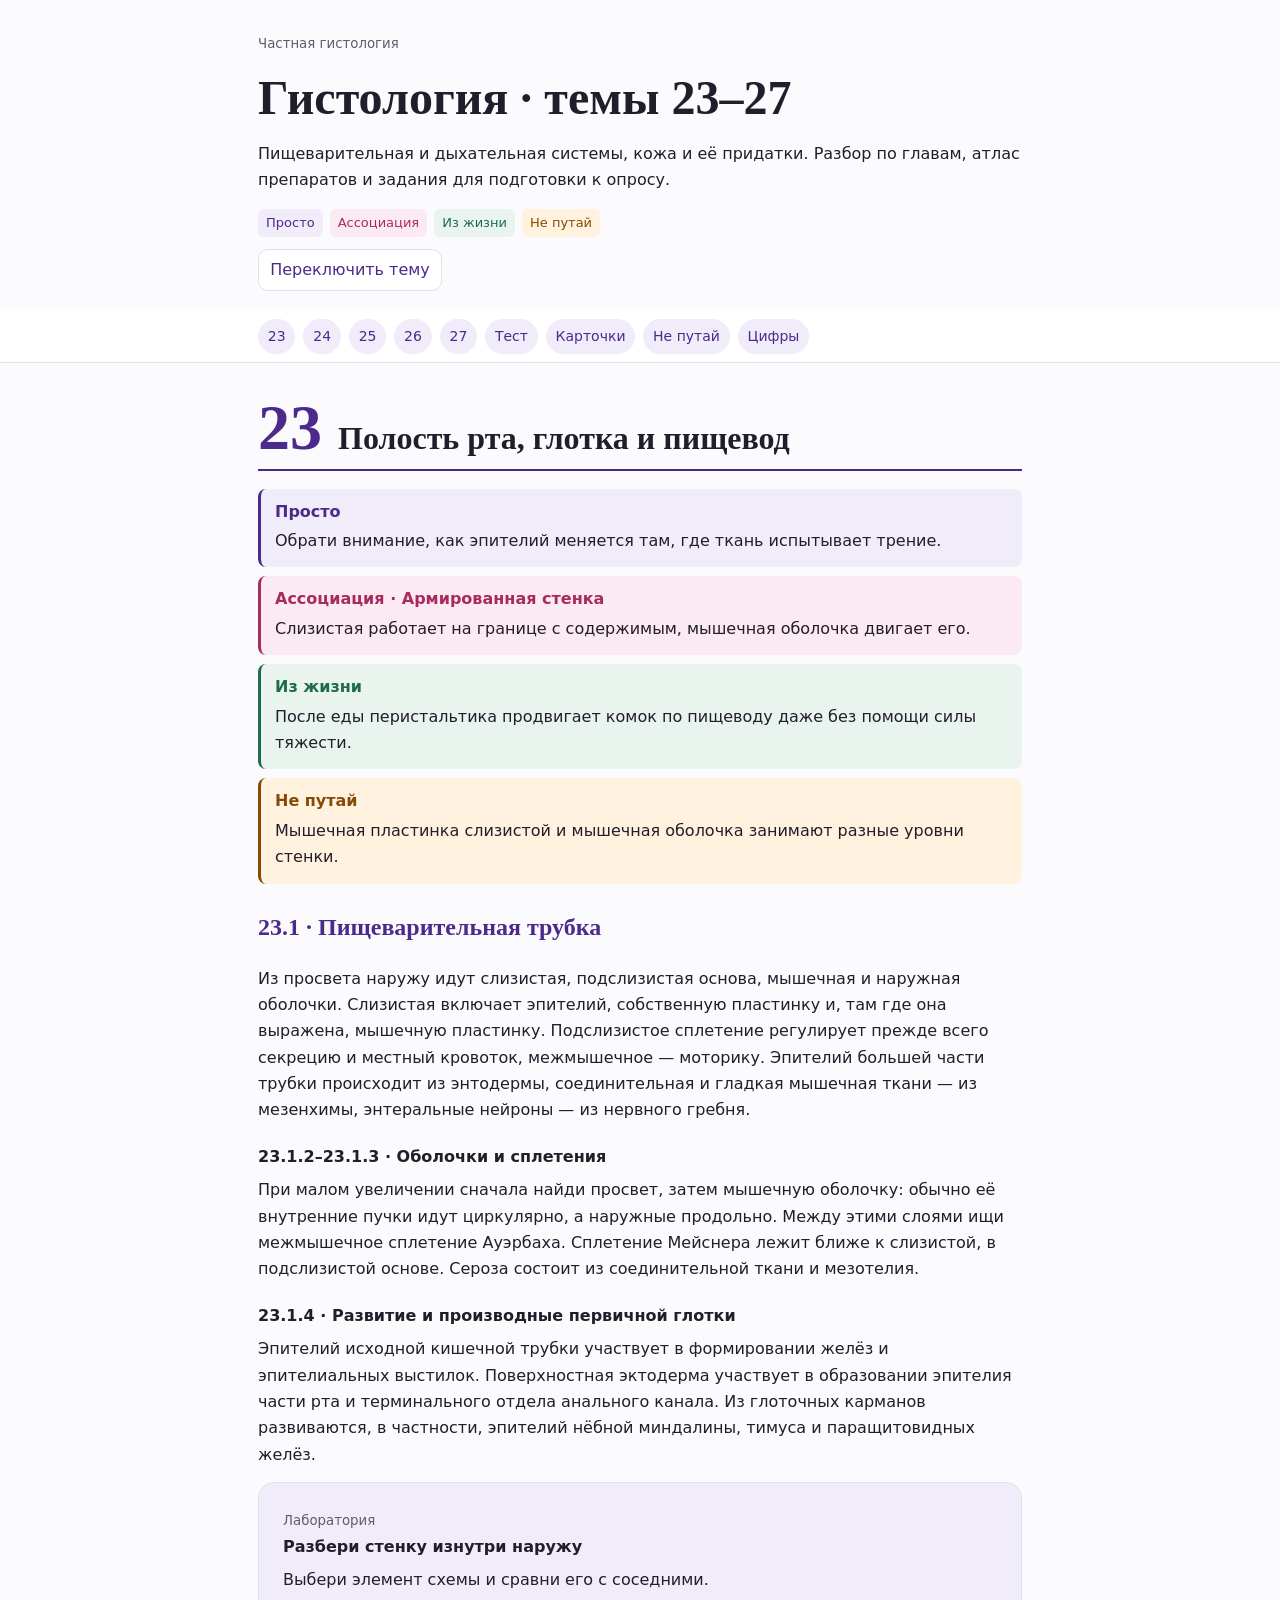
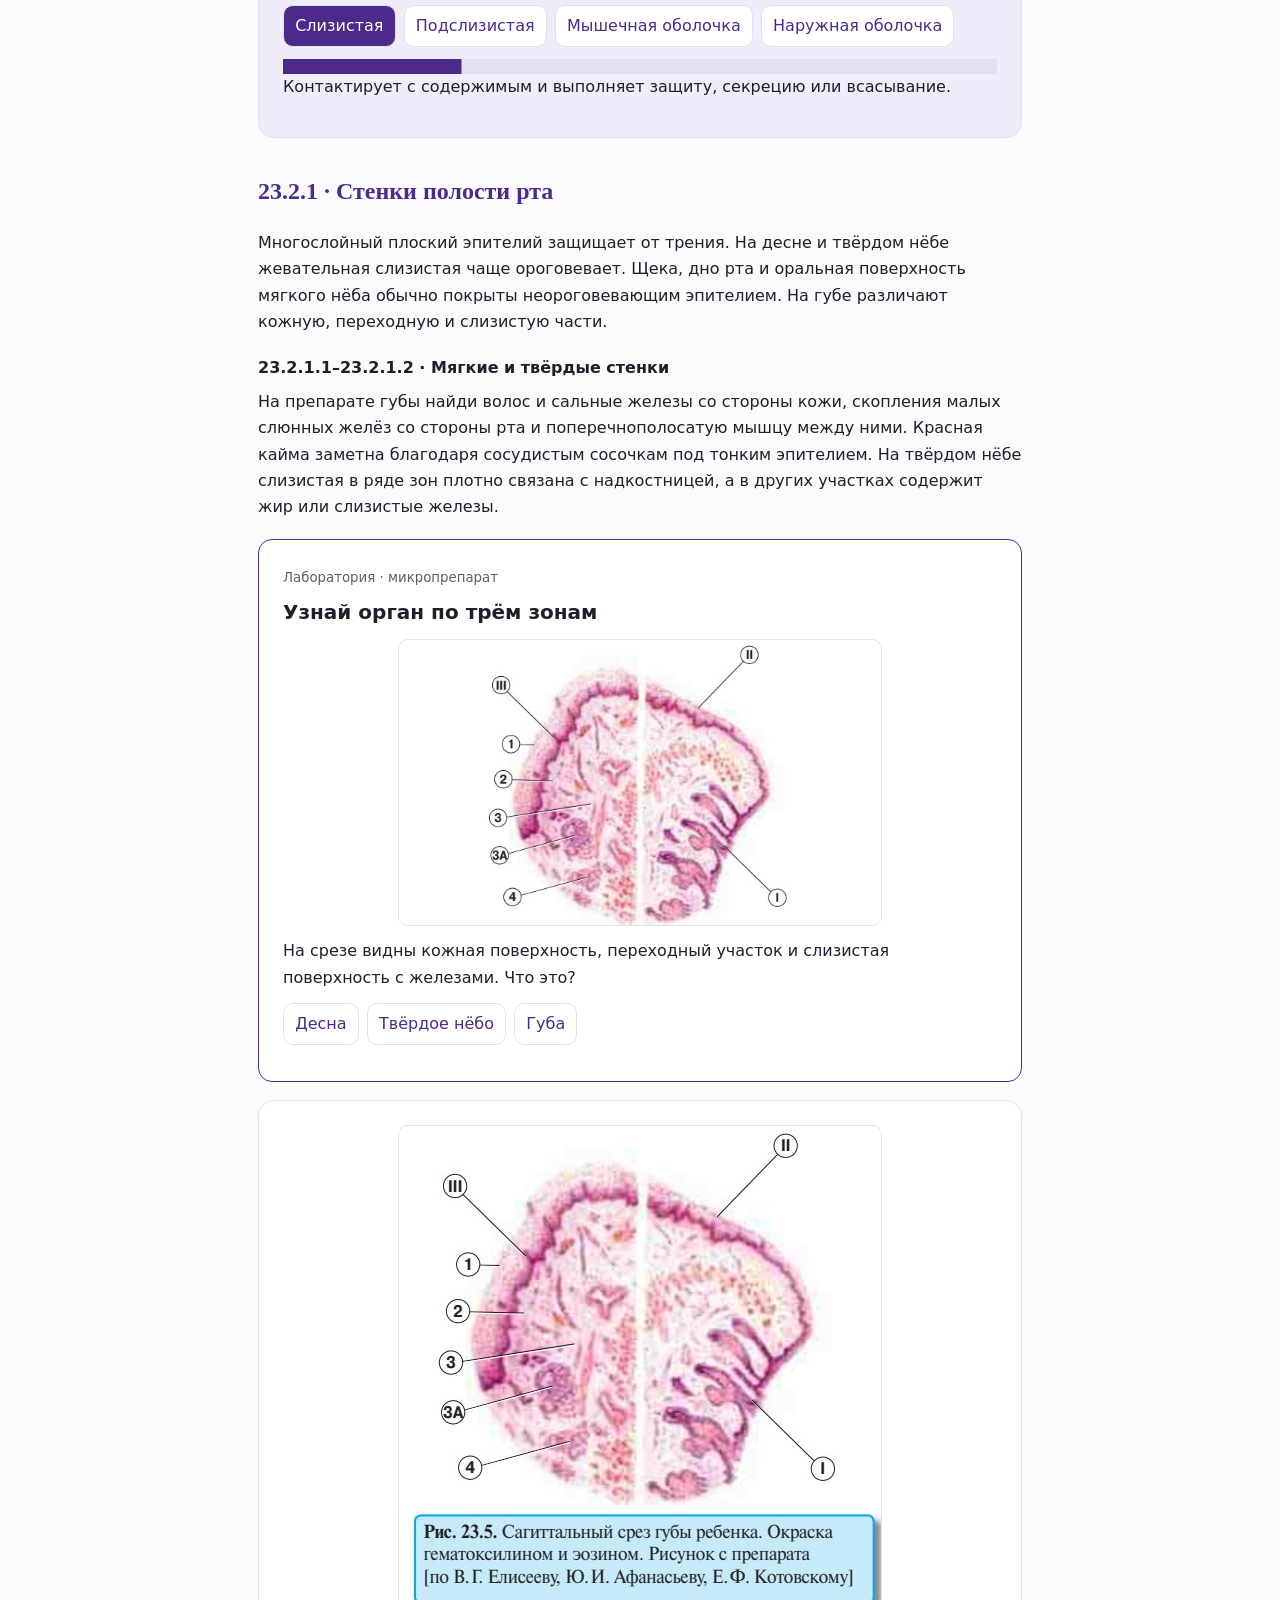
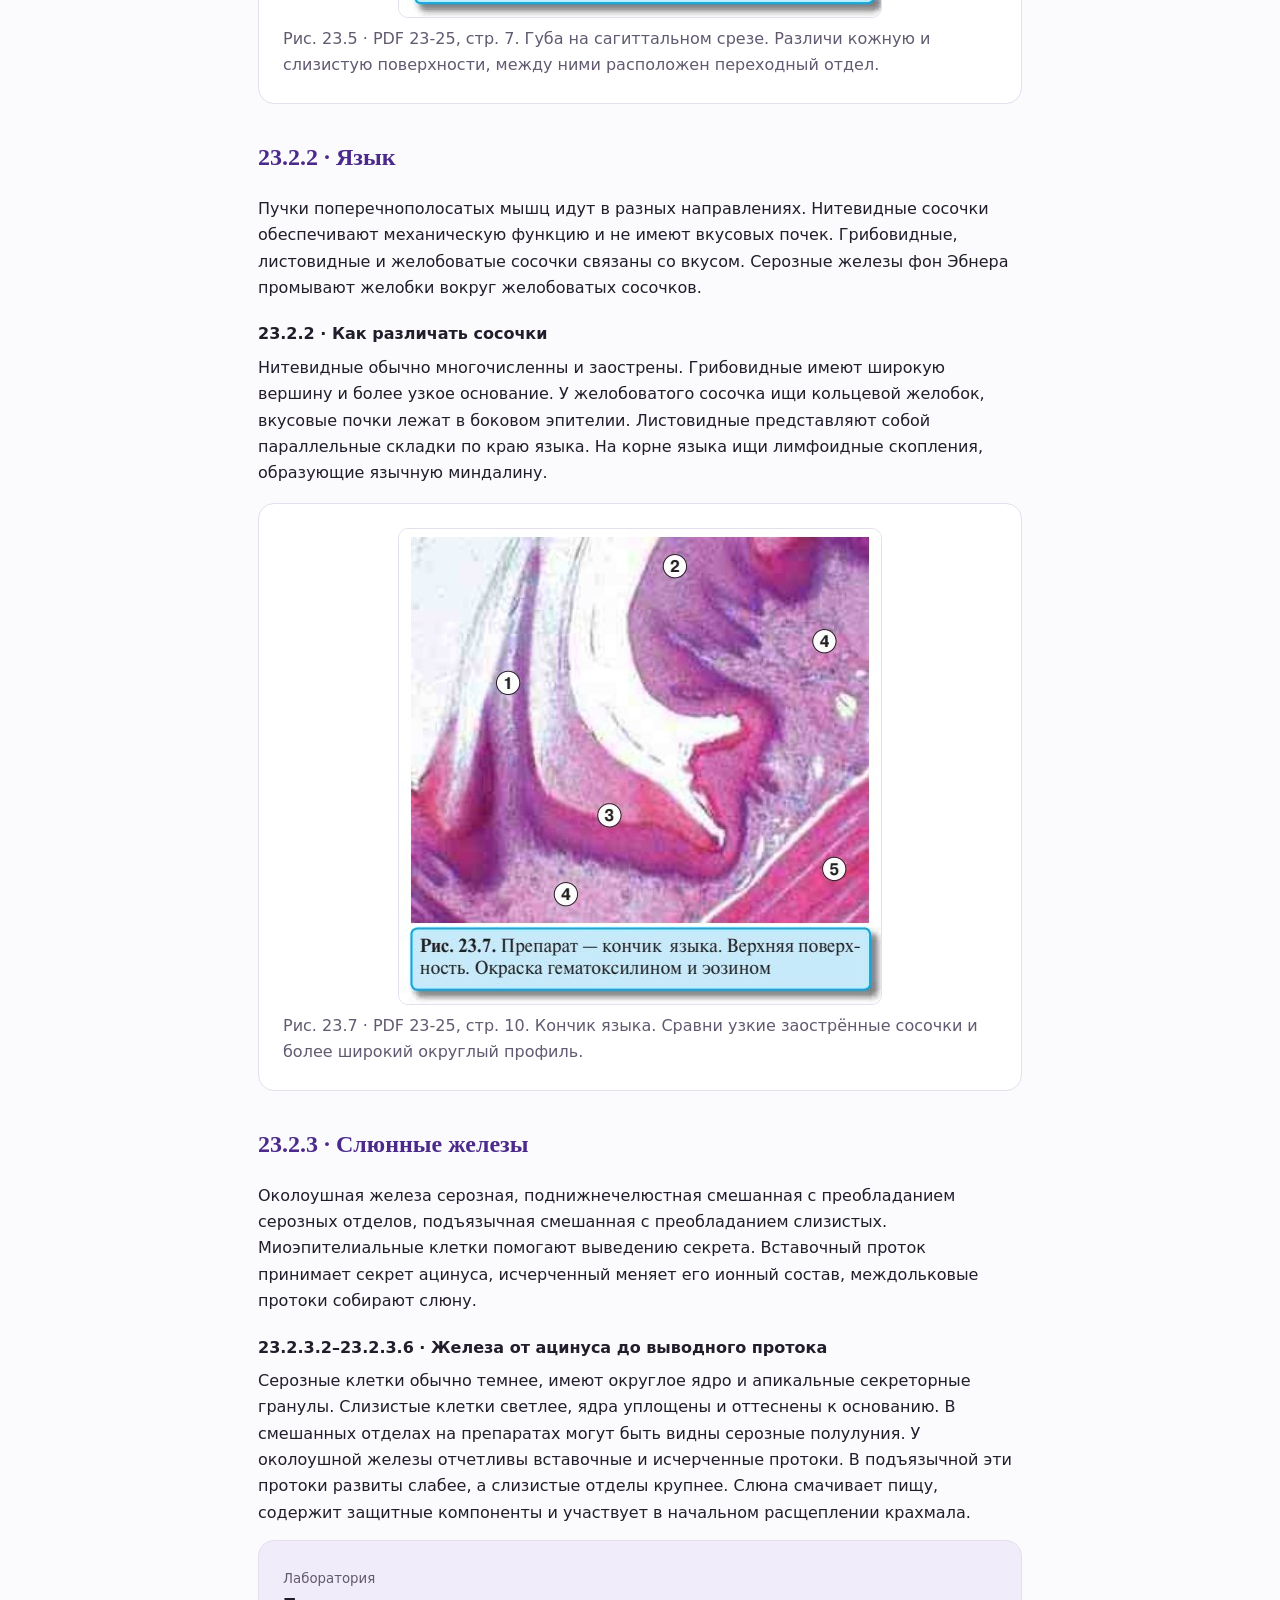
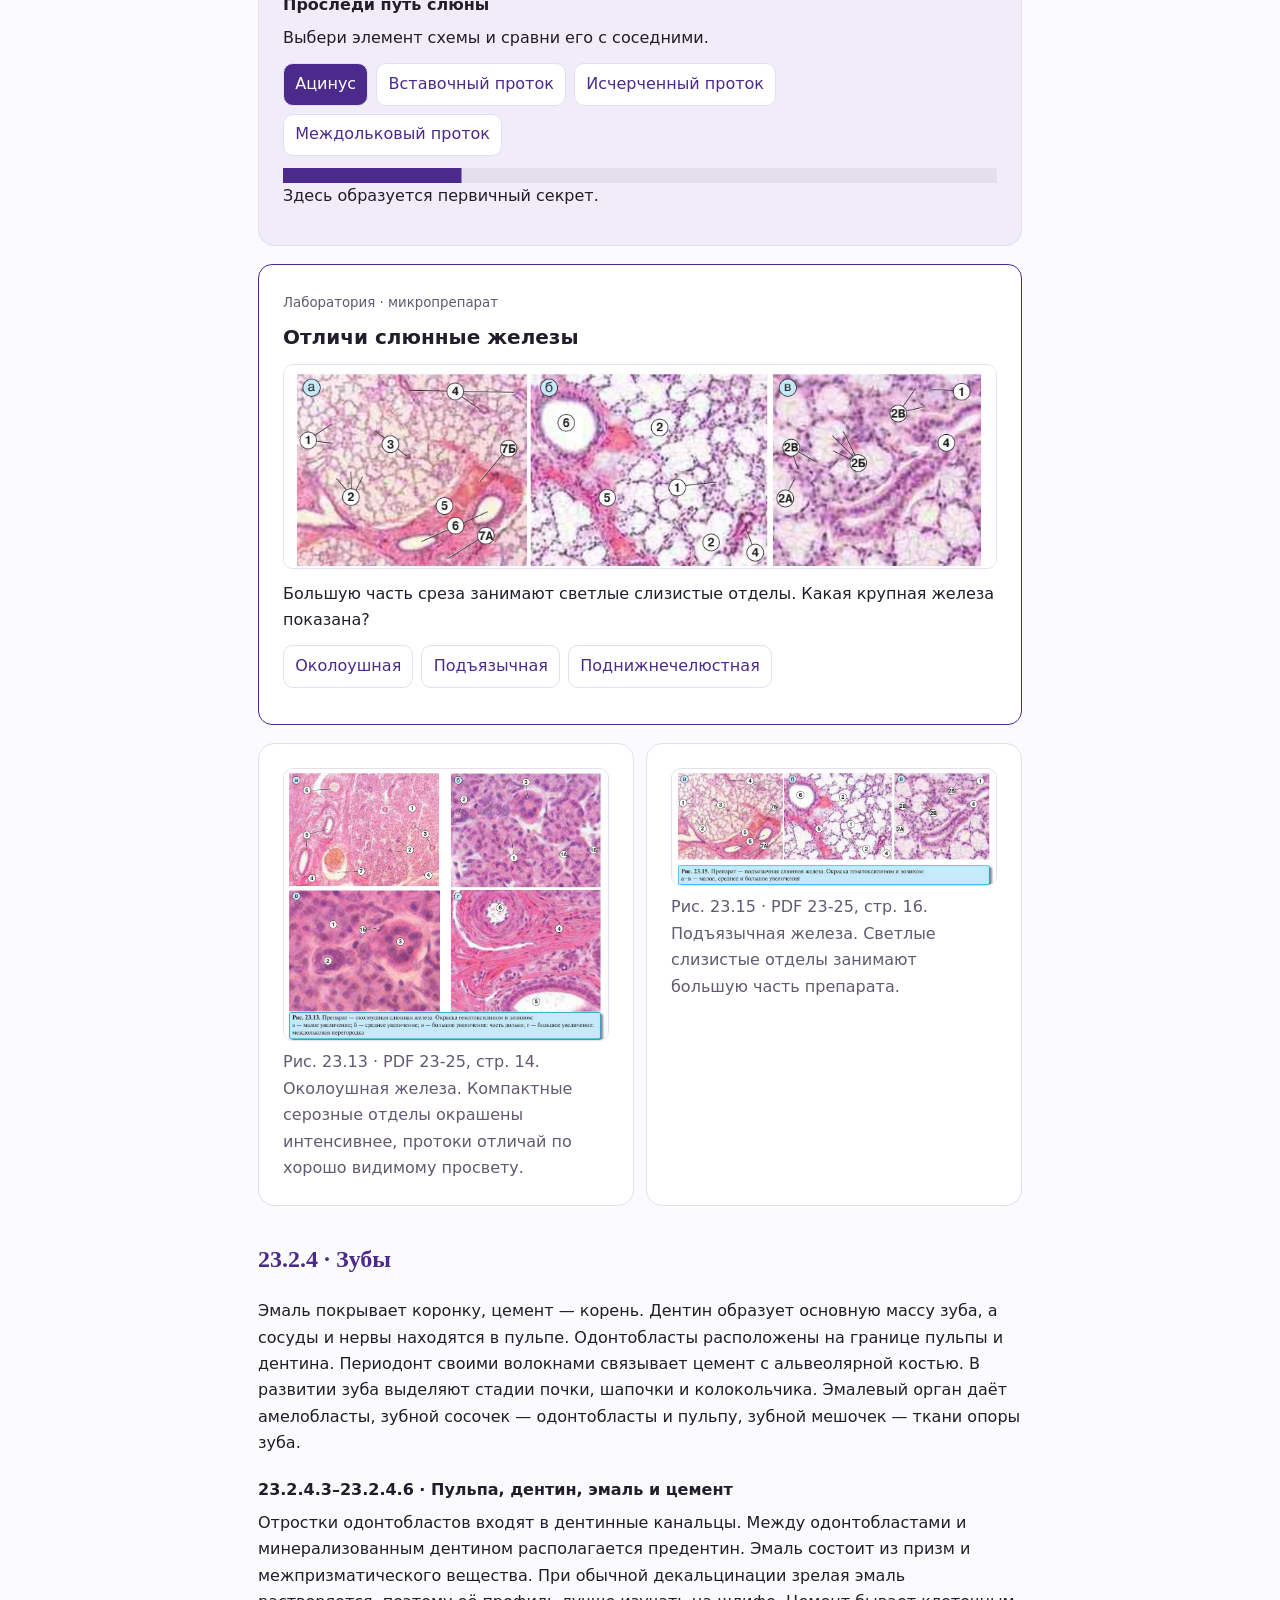
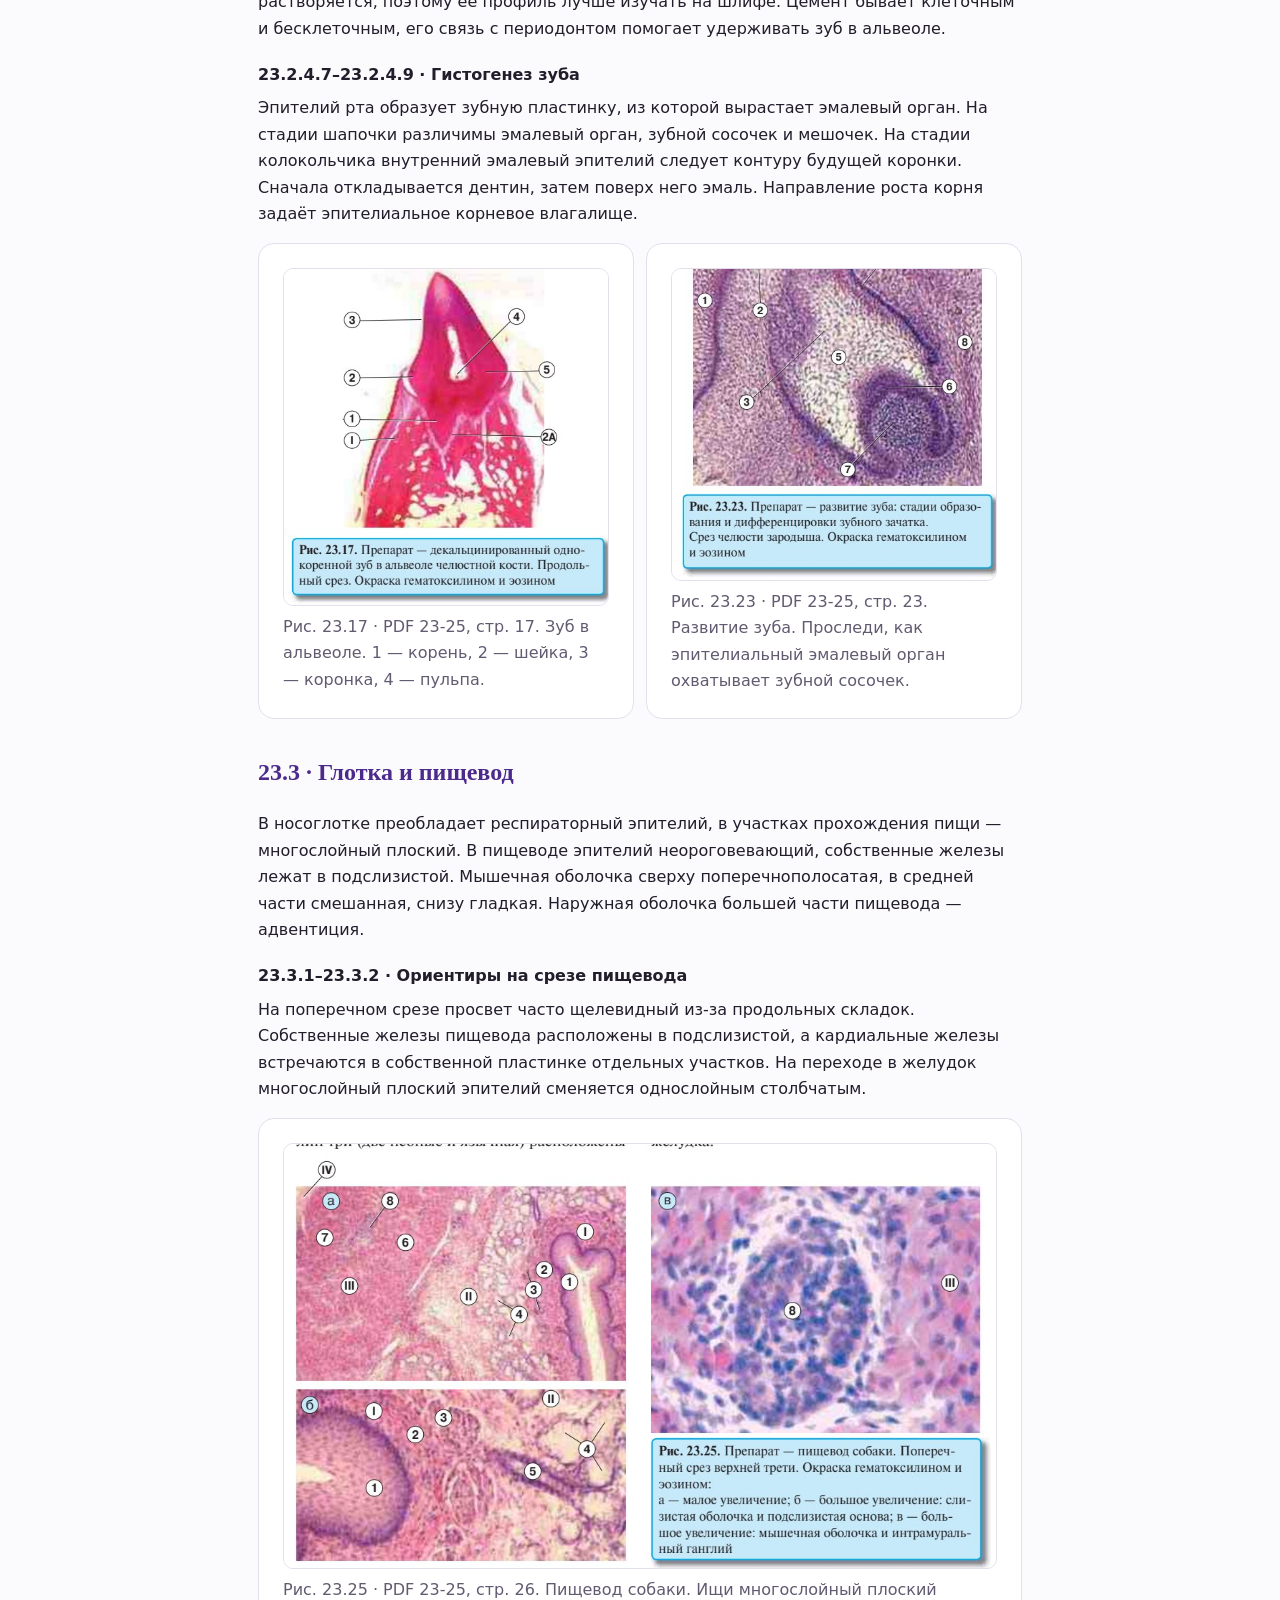
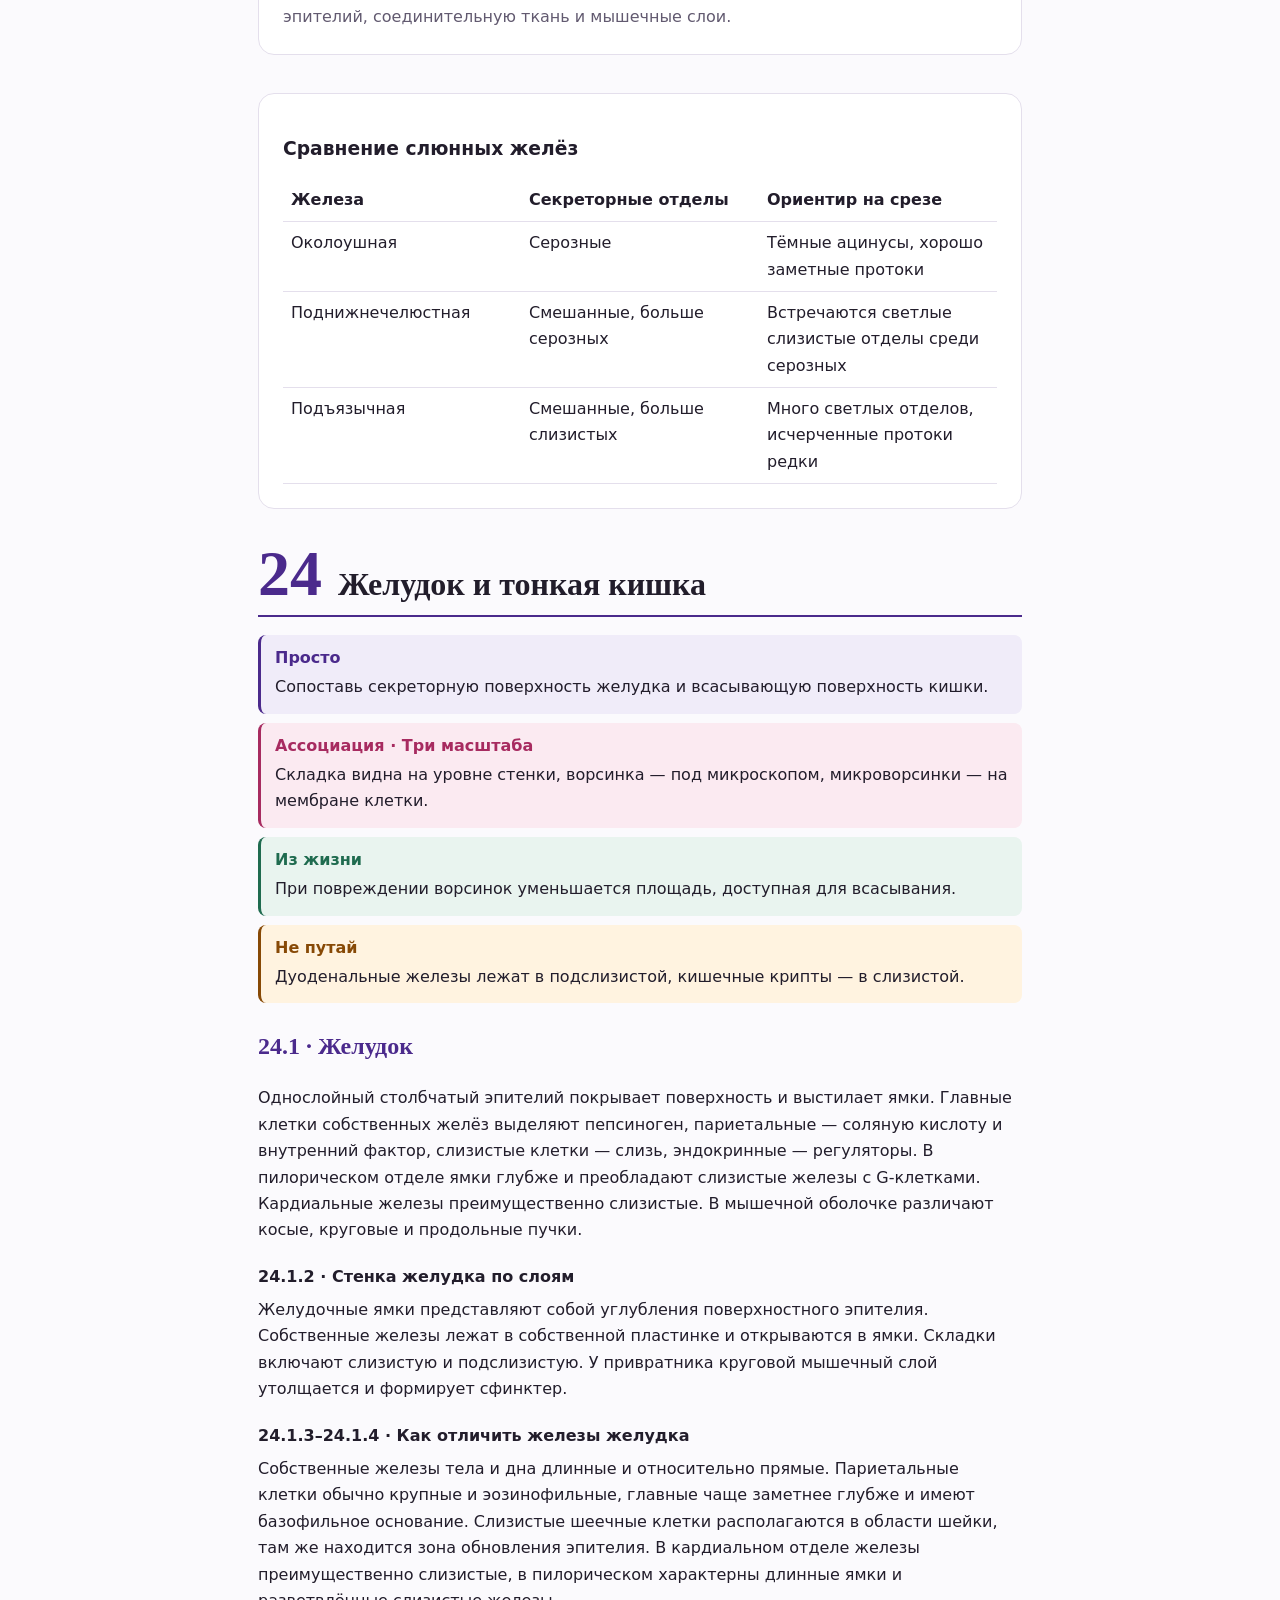
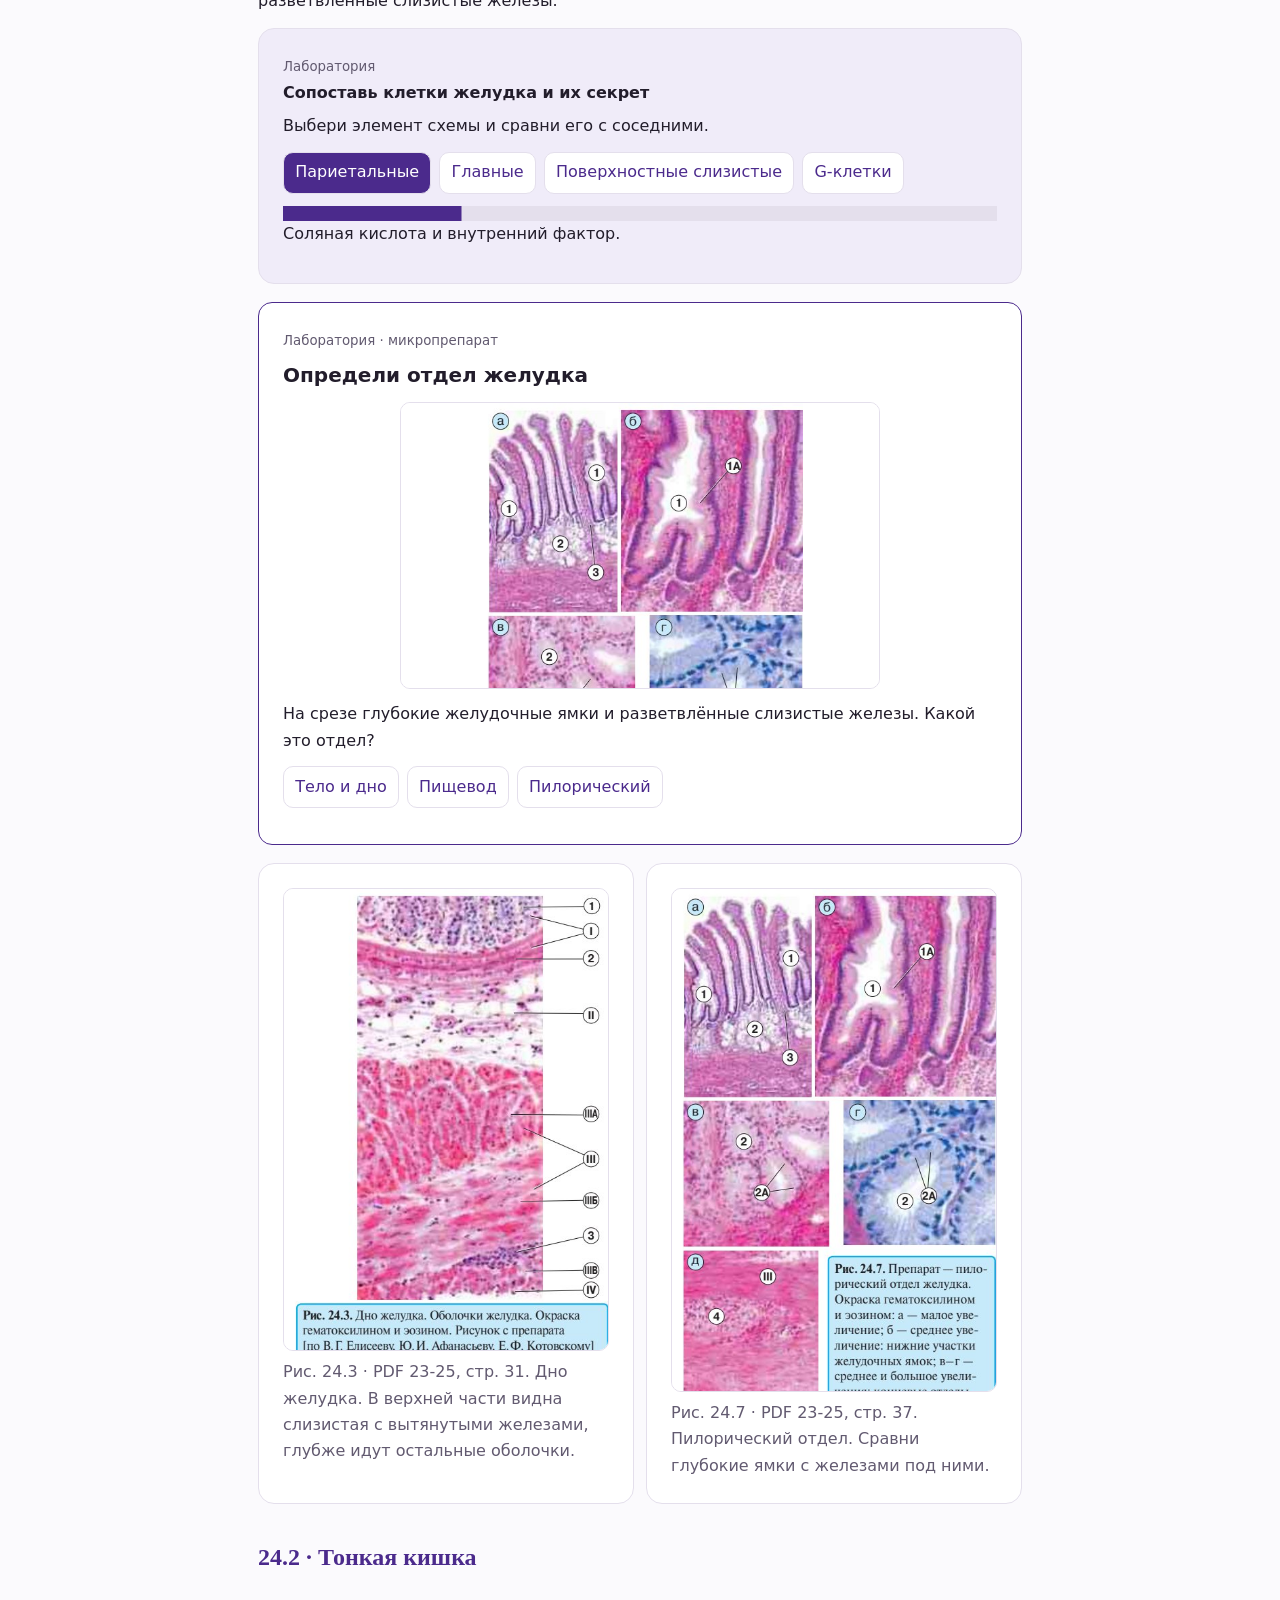
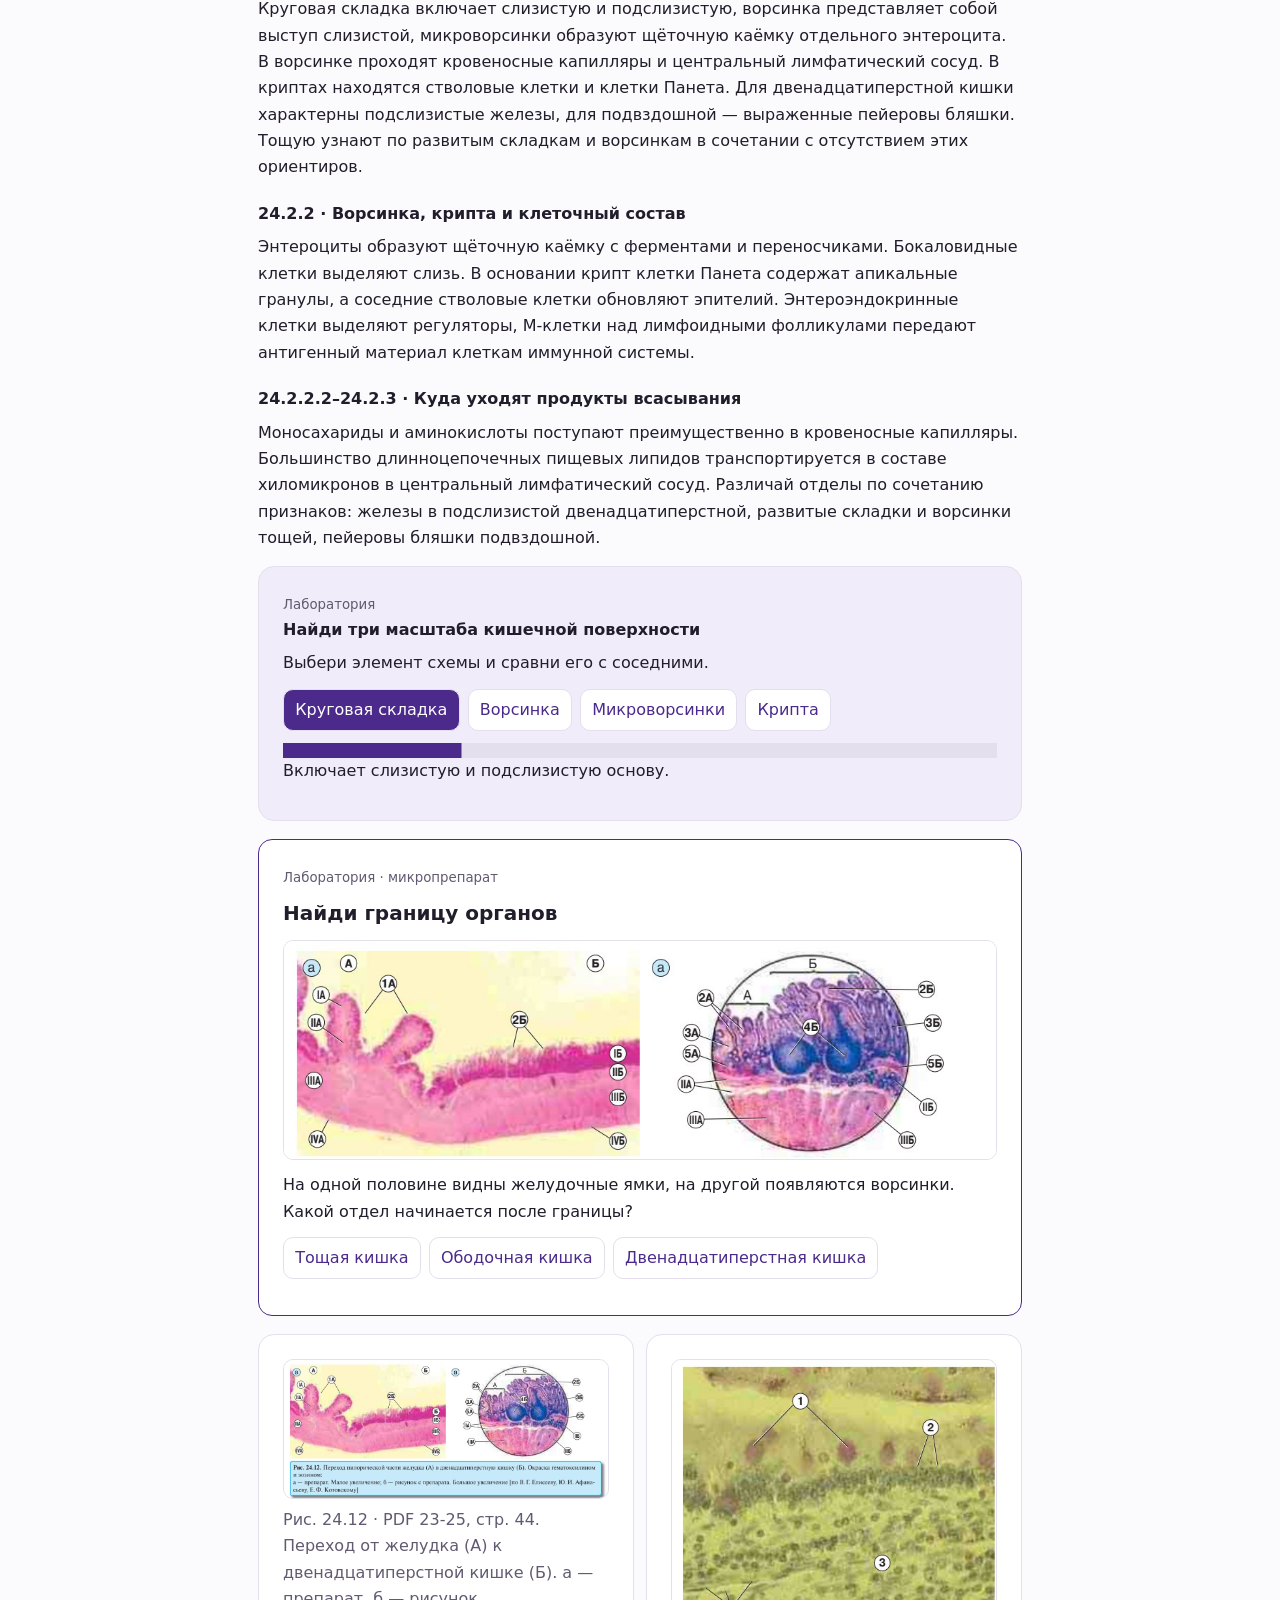
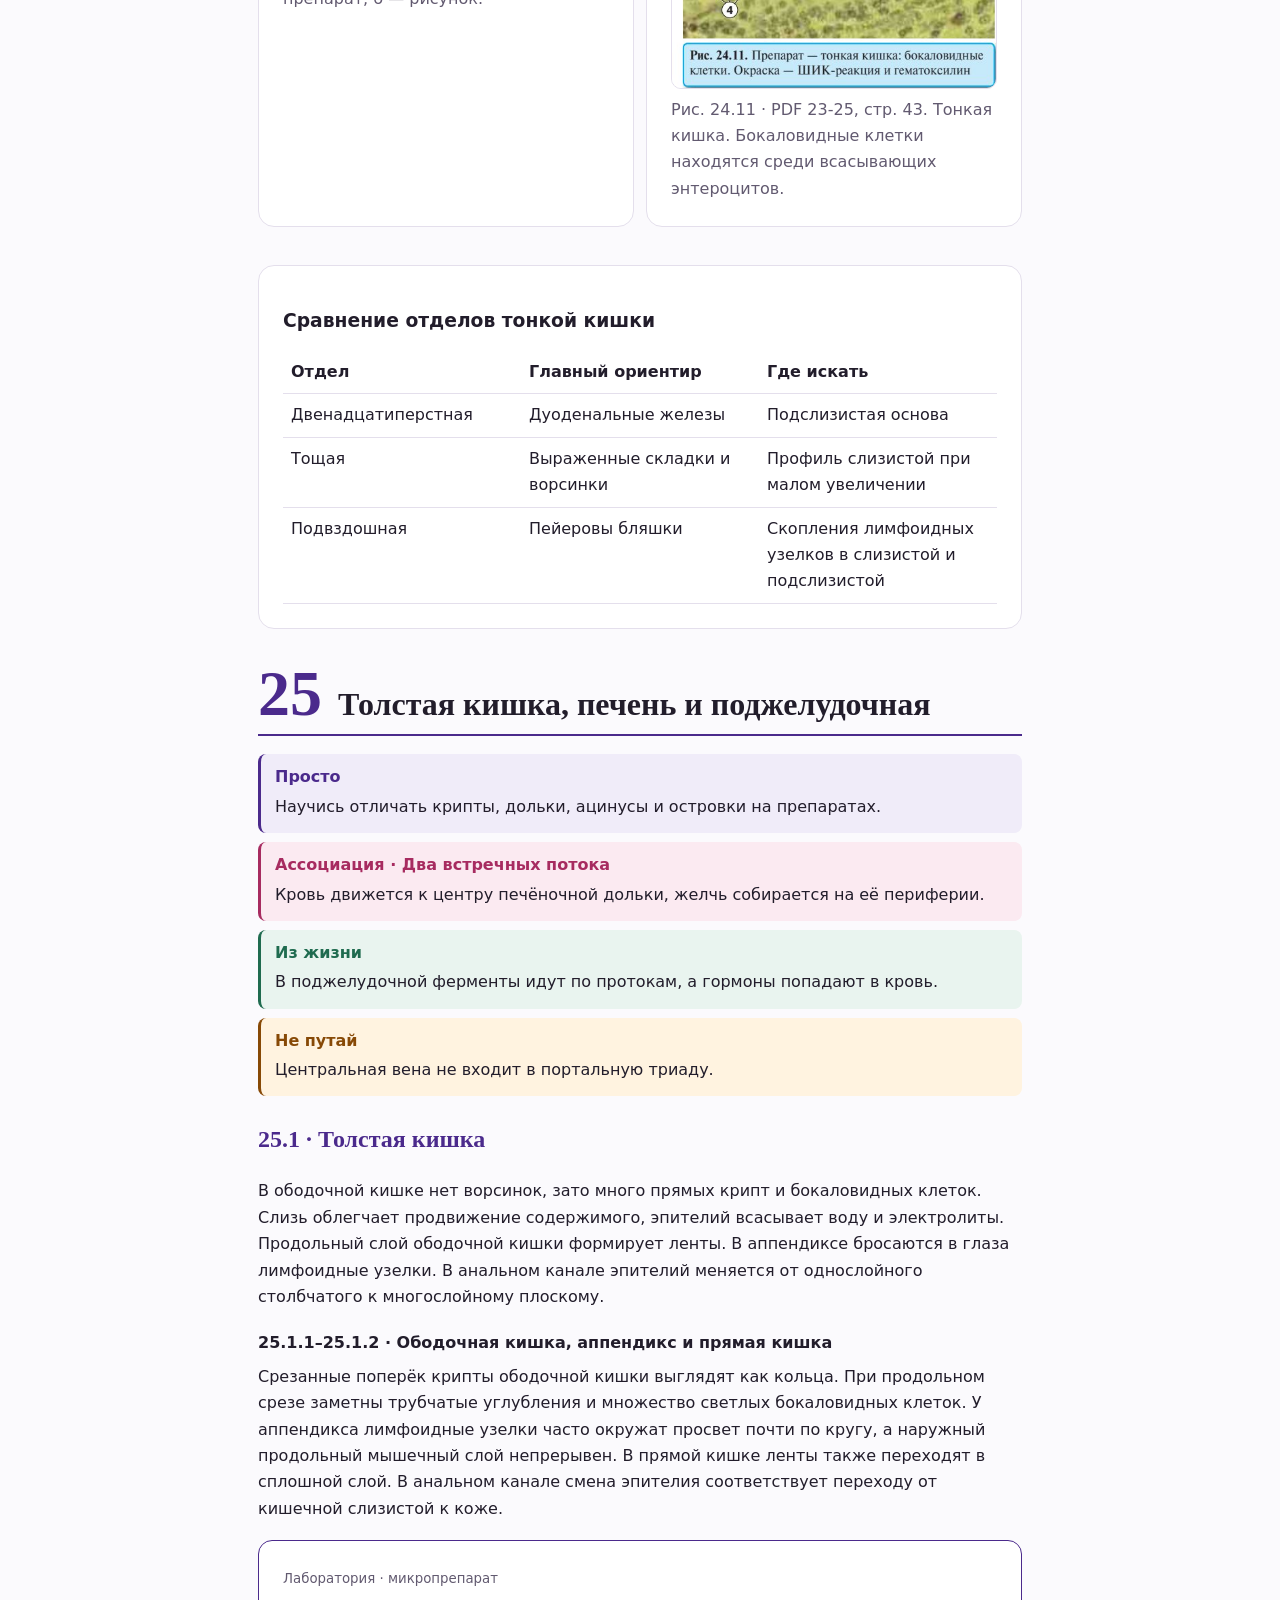
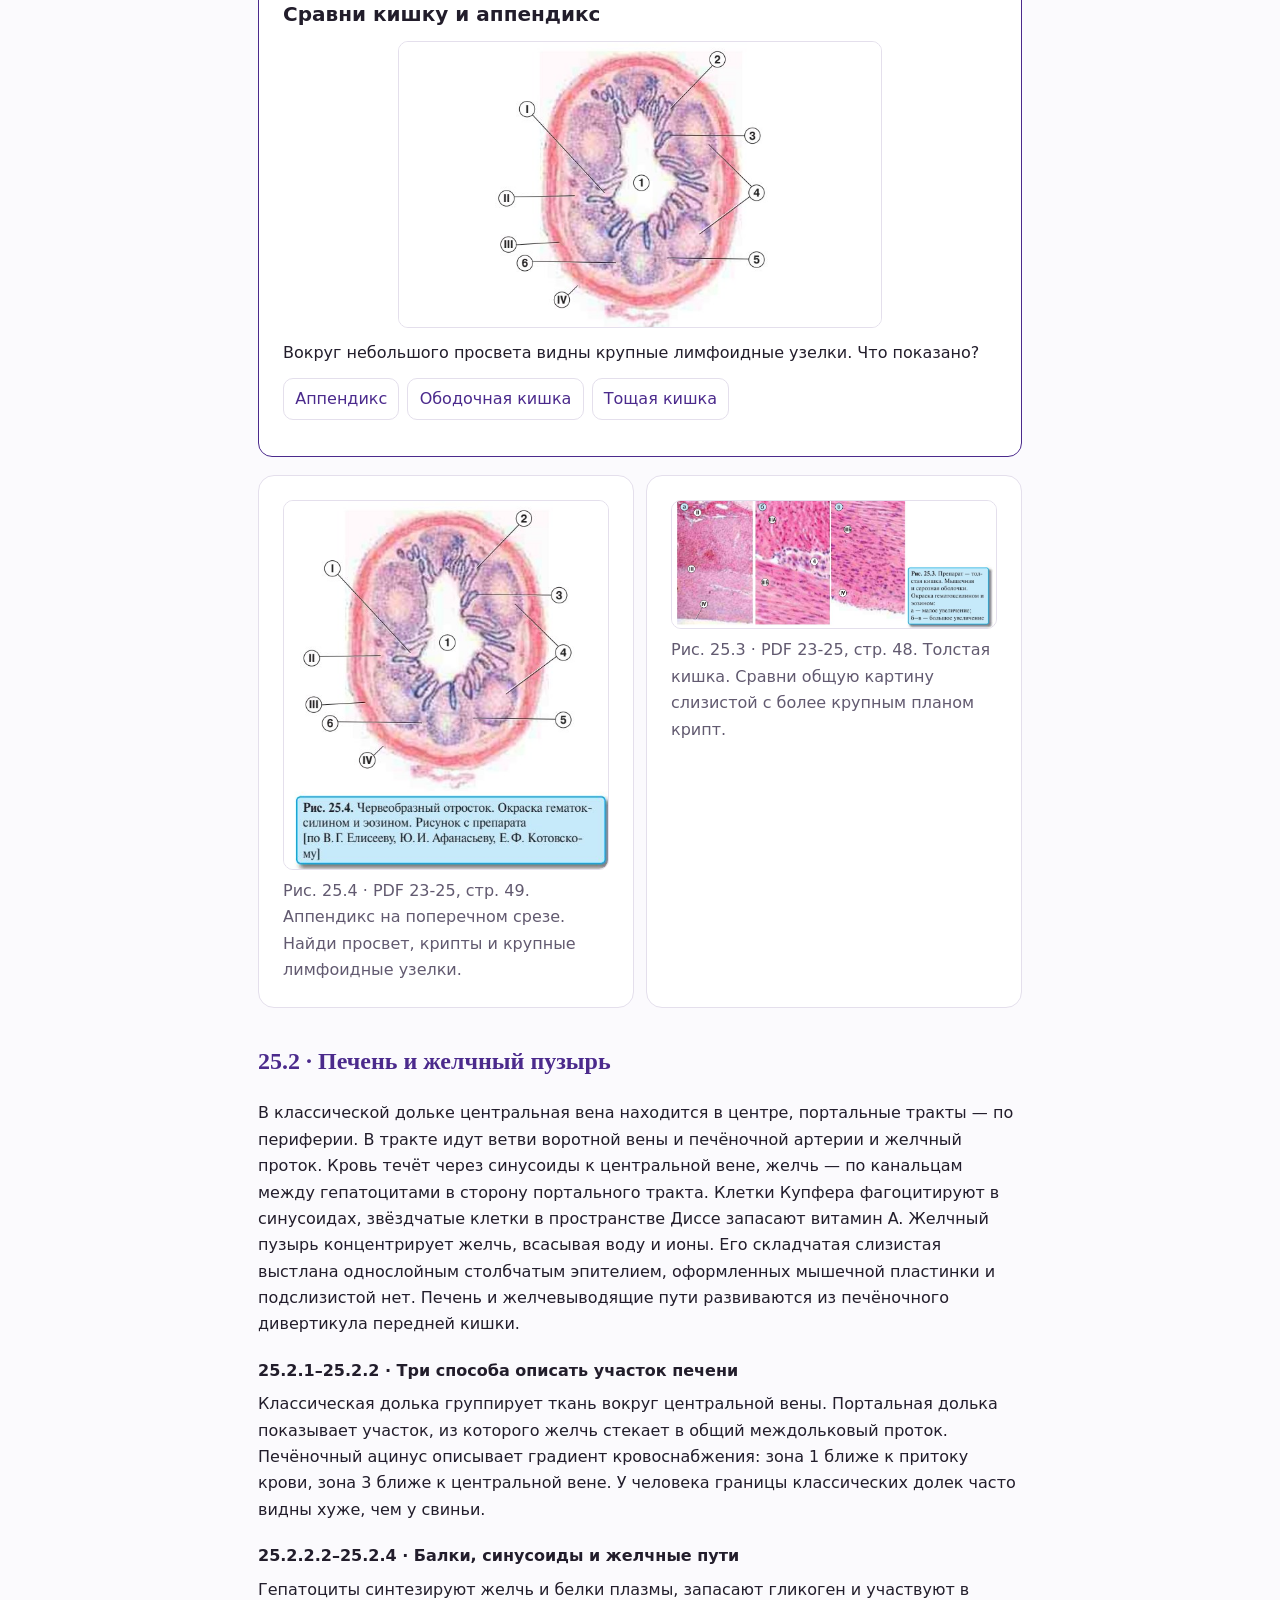
==== commit 6759fccf: "Expand histology notes and add slide practice" ====
--- a/notes/histology-23-27/content/index.html
+++ b/notes/histology-23-27/content/index.html
@@ -4,10 +4,45 @@
 @media(prefers-color-scheme:dark){:root:not([data-theme]){color-scheme:dark;--bg:#1b151f;--panel:#261e2b;--ink:#f9ebf2;--soft:#d1bac8;--accent:#ffacce;--tint:#42283e;--rule:#604659}}
 :root[data-theme=dark]{color-scheme:dark;--bg:#1b151f;--panel:#261e2b;--ink:#f9ebf2;--soft:#d1bac8;--accent:#ffacce;--tint:#42283e;--rule:#604659}
 *{box-sizing:border-box}body{margin:0;background:var(--bg);color:var(--ink);font:17px/1.6 system-ui,sans-serif}main,header>div,nav>div{max-width:940px;margin:auto;padding:0 18px}header{padding:36px 0 26px;background:var(--tint);border-bottom:1px solid var(--rule)}h1,h2{font-family:Georgia,serif;line-height:1.12}h1{font-size:clamp(2rem,8vw,4rem);margin:.3em 0}h2{font-size:clamp(1.65rem,5vw,2.65rem)}h3{line-height:1.25}nav{position:sticky;top:0;background:var(--panel);border-bottom:1px solid var(--rule);z-index:1}nav>div{display:flex;overflow-x:auto;gap:8px;padding-block:8px}nav a,button,select{color:var(--accent);border:1px solid var(--rule);border-radius:10px;background:var(--panel);padding:.43em .7em;font:inherit}nav a{white-space:nowrap;text-decoration:none}button{cursor:pointer}button[aria-pressed=true]{background:var(--accent);color:var(--panel)}button:focus-visible,a:focus-visible,select:focus-visible{outline:2px solid var(--accent);outline-offset:2px}section{scroll-margin-top:78px;margin-block:36px}article,.lab,figure,.recap{background:var(--panel);border:1px solid var(--rule);border-radius:16px;padding:clamp(12px,4vw,24px);margin:14px 0}article>h3,.lab>h4{margin-top:0}small,.muted,figcaption{color:var(--soft)}.lab{background:var(--tint)}.options,.toolbar{display:flex;flex-wrap:wrap;gap:8px}.track{width:100%;height:15px;margin-top:12px;display:block}figure button{padding:0;display:block;margin:auto;max-width:100%;overflow:hidden}img{display:block;max-width:100%;height:auto}figcaption{margin-top:8px}dialog{background:var(--panel);color:var(--ink);max-width:min(92vw,1050px);max-height:92vh;border:1px solid var(--rule);border-radius:12px}dialog::backdrop{background:#16101bd9}dialog img{max-height:72vh;margin:auto;object-fit:contain}table{border-collapse:collapse;width:100%}td,th{text-align:left;border-bottom:1px solid var(--rule);padding:8px;vertical-align:top}details{border-bottom:1px solid var(--rule);padding:9px 0}summary{cursor:pointer;color:var(--accent)}blockquote{margin:12px 0;padding:8px 12px;border-left:3px solid var(--accent);background:var(--tint)}footer{padding-bottom:32px}progress{width:100%;accent-color:var(--accent)}.answer{display:block;margin:7px 0;text-align:left}.answer[data-correct=true]{border:2px solid var(--accent);font-weight:700}
-.toolbar label{min-width:0;max-width:100%}select{max-width:100%} table{table-layout:fixed;overflow-wrap:anywhere}</style></head><body>
-<header><div><small>Гистология · темы 23–27</small><h1>От пищеварительной трубки до кожи</h1><p>Что искать на препарате, как связать строение с функцией и как проверить себя перед опросом.</p><button id="theme">Переключить тему</button></div></header>
+.toolbar label{min-width:0;max-width:100%}select{max-width:100%} table{table-layout:fixed;overflow-wrap:anywhere}
+:root{--bg:#fbfafd;--panel:#fff;--ink:#221d2b;--soft:#625a70;--accent:#4b2a8c;--rule:#e4dfec;--tint:#f0ecf9;--assoc:#fbeaf1;--life:#e9f4ef;--trap:#fff3e0;--pink:#a72b60;--green:#1f6b4f;--amber:#874906}
+:root[data-theme=dark]{--bg:#16131c;--panel:#1e1a26;--ink:#ece8f3;--soft:#b8afc7;--accent:#b9a2f0;--rule:#373045;--tint:#241f33;--assoc:#2f1d28;--life:#16291f;--trap:#2d2213;--pink:#f08bb3;--green:#7fd3ac;--amber:#f0b46a}
+@media(prefers-color-scheme:dark){:root:not([data-theme]){--bg:#16131c;--panel:#1e1a26;--ink:#ece8f3;--soft:#b8afc7;--accent:#b9a2f0;--rule:#373045;--tint:#241f33;--assoc:#2f1d28;--life:#16291f;--trap:#2d2213;--pink:#f08bb3;--green:#7fd3ac;--amber:#f0b46a}}
+body{font:16px/1.65 "Segoe UI",system-ui,sans-serif}
+main,header>div,nav>div{max-width:800px}
+header{background:var(--bg);border:0;padding:30px 0 20px}
+h1{font-size:clamp(32px,6vw,48px)}
+nav a{border:0;border-radius:999px;background:var(--tint);font-size:14px}
+.topic-head{display:flex;align-items:end;gap:16px;border-bottom:2px solid var(--accent);padding-bottom:12px;margin-bottom:18px}
+.topic-head span{font:bold clamp(40px,9vw,64px)/.9 Georgia;color:var(--accent)}
+.topic-head h2{margin:0;font-size:clamp(22px,4vw,32px)}
+article{background:none;border:0;padding:0;margin:28px 0 38px}
+article h3{font:700 24px/1.25 Georgia,serif;color:var(--accent)}
+article h4{margin:20px 0 7px}
+article p{margin:0 0 12px}
+.legend{display:flex;flex-wrap:wrap;gap:7px;margin:12px 0}
+.legend span{padding:3px 8px;border-radius:6px;font-size:13px}
+.callout{margin:9px 0;padding:10px 14px;border-radius:8px;border-left:3px solid currentColor}
+.callout p{color:var(--ink);margin:3px 0}
+.simple{color:var(--accent);background:var(--tint)}
+.assoc{color:var(--pink);background:var(--assoc)}
+.life{color:var(--green);background:var(--life)}
+.trap{color:var(--amber);background:var(--trap)}
+.atlas{display:grid;grid-template-columns:repeat(auto-fit,minmax(min(100%,300px),1fr));gap:12px;margin:16px 0}
+.atlas figure{margin:0}
+.atlas img{max-height:530px;object-fit:contain}
+.practice{padding:clamp(13px,4vw,24px);margin:18px 0;border:1px solid var(--accent);border-radius:14px;background:var(--panel)}
+.practice h4{margin:6px 0 10px;font-size:20px}
+.practice-image{display:block;margin:0 auto 12px;padding:0;overflow:hidden;max-width:100%}
+.practice-image img{max-height:285px;object-fit:contain;background:#fff}
+.practice .options button{text-align:left}
+.practice .options button[data-state=right]{color:var(--green);border-color:var(--green);background:var(--life);opacity:1}
+.practice .options button[data-state=wrong]{color:var(--amber);border-color:var(--amber);background:var(--trap);opacity:1}
+.practice-result{margin-top:10px}
+</style></head><body>
+<header><div><small>Частная гистология</small><h1>Гистология · темы 23–27</h1><p>Пищеварительная и дыхательная системы, кожа и её придатки. Разбор по главам, атлас препаратов и задания для подготовки к опросу.</p><div class="legend"><span class="simple">Просто</span><span class="assoc">Ассоциация</span><span class="life">Из жизни</span><span class="trap">Не путай</span></div><button id="theme">Переключить тему</button></div></header>
 <nav aria-label="Разделы"><div><a href="#t23" title="Полость рта, глотка и пищевод">23</a><a href="#t24" title="Желудок и тонкая кишка">24</a><a href="#t25" title="Толстая кишка, печень и поджелудочная">25</a><a href="#t26" title="Дыхательная система">26</a><a href="#t27" title="Кожа и её придатки">27</a><a href="#quiz">Тест</a><a href="#cards">Карточки</a><a href="#pairs">Не путай</a><a href="#numbers">Цифры</a></div></nav>
-<main><section id="t23"><h2>23 · Полость рта, глотка и пищевод</h2><p>Обрати внимание, как эпителий меняется там, где ткань испытывает трение.</p><blockquote><b>Просто.</b> Обрати внимание, как эпителий меняется там, где ткань испытывает трение.<br><b>Ассоциация · Армированная стенка.</b> Слизистая работает на границе с содержимым, мышечная оболочка двигает его.<br><b>Из жизни.</b> После еды перистальтика продвигает комок по пищеводу даже без помощи силы тяжести.<br><b>Не путай.</b> Мышечная пластинка слизистой и мышечная оболочка занимают разные уровни стенки.</blockquote><article><h3>23.1 · Пищеварительная трубка</h3><p>Из просвета наружу идут слизистая, подслизистая основа, мышечная и наружная оболочки. Слизистая включает эпителий, собственную пластинку и, там где она выражена, мышечную пластинку. Подслизистое сплетение регулирует прежде всего секрецию и местный кровоток, межмышечное — моторику. Эпителий большей части трубки происходит из энтодермы, соединительная и гладкая мышечная ткани — из мезенхимы, энтеральные нейроны — из нервного гребня.</p><div class="lab"><small>Лаборатория</small><h4>Разбери стенку изнутри наружу</h4><p>Выбери элемент схемы и сравни его с соседними.</p><div class="options"><button data-step="Контактирует с содержимым и выполняет защиту, секрецию или всасывание." aria-pressed="false">Слизистая</button><button data-step="Содержит более крупные сосуды и подслизистое нервное сплетение." aria-pressed="false">Подслизистая</button><button data-step="Перемешивает и продвигает содержимое." aria-pressed="false">Мышечная оболочка</button><button data-step="Сероза уменьшает трение, адвентиция связывает орган с окружающими тканями." aria-pressed="false">Наружная оболочка</button></div><svg class="track" viewBox="0 0 100 10" preserveAspectRatio="none" aria-hidden="true"><rect width="100" height="10" fill="var(--rule)"/><rect x="0" width="10" height="10" fill="var(--accent)"/></svg><p class="result" aria-live="polite"></p></div></article><article><h3>23.2.1 · Стенки полости рта</h3><p>Многослойный плоский эпителий защищает от трения. На десне и твёрдом нёбе жевательная слизистая чаще ороговевает. Щека, дно рта и оральная поверхность мягкого нёба обычно покрыты неороговевающим эпителием. На губе различают кожную, переходную и слизистую части.</p></article><article><h3>23.2.2 · Язык</h3><p>Пучки поперечнополосатых мышц идут в разных направлениях. Нитевидные сосочки обеспечивают механическую функцию и не имеют вкусовых почек. Грибовидные, листовидные и желобоватые сосочки связаны со вкусом. Серозные железы фон Эбнера промывают желобки вокруг желобоватых сосочков.</p></article><article><h3>23.2.3 · Слюнные железы</h3><p>Околоушная железа серозная, поднижнечелюстная смешанная с преобладанием серозных отделов, подъязычная смешанная с преобладанием слизистых. Миоэпителиальные клетки помогают выведению секрета. Вставочный проток принимает секрет ацинуса, исчерченный меняет его ионный состав, междольковые протоки собирают слюну.</p><div class="lab"><small>Лаборатория</small><h4>Проследи путь слюны</h4><p>Выбери элемент схемы и сравни его с соседними.</p><div class="options"><button data-step="Здесь образуется первичный секрет." aria-pressed="false">Ацинус</button><button data-step="Первый узкий участок после концевого отдела." aria-pressed="false">Вставочный проток</button><button data-step="Перенос ионов меняет состав слюны." aria-pressed="false">Исчерченный проток</button><button data-step="Собирает секрет из долек и ведёт дальше к полости рта." aria-pressed="false">Междольковый проток</button></div><svg class="track" viewBox="0 0 100 10" preserveAspectRatio="none" aria-hidden="true"><rect width="100" height="10" fill="var(--rule)"/><rect x="0" width="10" height="10" fill="var(--accent)"/></svg><p class="result" aria-live="polite"></p></div></article><article><h3>23.2.4 · Зубы</h3><p>Эмаль покрывает коронку, цемент — корень. Дентин образует основную массу зуба, а сосуды и нервы находятся в пульпе. Одонтобласты расположены на границе пульпы и дентина. Периодонт своими волокнами связывает цемент с альвеолярной костью. В развитии зуба выделяют стадии почки, шапочки и колокольчика. Эмалевый орган даёт амелобласты, зубной сосочек — одонтобласты и пульпу, зубной мешочек — ткани опоры зуба.</p><figure><button aria-label="Увеличить рис. 23.17"><img loading="lazy" width="478" height="495" alt="Зуб в альвеоле. 1 — корень, 2 — шейка, 3 — коронка, 4 — пульпа." src="[data-uri]"></button><figcaption>Рис. 23.17 · PDF 23-25, стр. 17. Зуб в альвеоле. 1 — корень, 2 — шейка, 3 — коронка, 4 — пульпа.</figcaption></figure></article><article><h3>23.3 · Глотка и пищевод</h3><p>В носоглотке преобладает респираторный эпителий, в участках прохождения пищи — многослойный плоский. В пищеводе эпителий неороговевающий, собственные железы лежат в подслизистой. Мышечная оболочка сверху поперечнополосатая, в средней части смешанная, снизу гладкая. Наружная оболочка большей части пищевода — адвентиция.</p></article></section><section id="t24"><h2>24 · Желудок и тонкая кишка</h2><p>Сопоставь секреторную поверхность желудка и всасывающую поверхность кишки.</p><blockquote><b>Просто.</b> Сопоставь секреторную поверхность желудка и всасывающую поверхность кишки.<br><b>Ассоциация · Три масштаба.</b> Складка видна на уровне стенки, ворсинка — под микроскопом, микроворсинки — на мембране клетки.<br><b>Из жизни.</b> При повреждении ворсинок уменьшается площадь, доступная для всасывания.<br><b>Не путай.</b> Дуоденальные железы лежат в подслизистой, кишечные крипты — в слизистой.</blockquote><article><h3>24.1 · Желудок</h3><p>Однослойный столбчатый эпителий покрывает поверхность и выстилает ямки. Главные клетки собственных желёз выделяют пепсиноген, париетальные — соляную кислоту и внутренний фактор, слизистые клетки — слизь, эндокринные — регуляторы. В пилорическом отделе ямки глубже и преобладают слизистые железы с G-клетками. Кардиальные железы преимущественно слизистые. В мышечной оболочке различают косые, круговые и продольные пучки.</p><div class="lab"><small>Лаборатория</small><h4>Сопоставь клетки желудка и их секрет</h4><p>Выбери элемент схемы и сравни его с соседними.</p><div class="options"><button data-step="Соляная кислота и внутренний фактор." aria-pressed="false">Париетальные</button><button data-step="Пепсиноген." aria-pressed="false">Главные</button><button data-step="Защитный слой слизи и бикарбоната." aria-pressed="false">Поверхностные слизистые</button><button data-step="Гастрин, прежде всего в пилорическом отделе." aria-pressed="false">G-клетки</button></div><svg class="track" viewBox="0 0 100 10" preserveAspectRatio="none" aria-hidden="true"><rect width="100" height="10" fill="var(--rule)"/><rect x="0" width="10" height="10" fill="var(--accent)"/></svg><p class="result" aria-live="polite"></p></div></article><article><h3>24.2 · Тонкая кишка</h3><p>Круговая складка включает слизистую и подслизистую, ворсинка представляет собой выступ слизистой, микроворсинки образуют щёточную каёмку отдельного энтероцита. В ворсинке проходят кровеносные капилляры и центральный лимфатический сосуд. В криптах находятся стволовые клетки и клетки Панета. Для двенадцатиперстной кишки характерны подслизистые железы, для подвздошной — выраженные пейеровы бляшки. Тощую узнают по развитым складкам и ворсинкам в сочетании с отсутствием этих ориентиров.</p><div class="lab"><small>Лаборатория</small><h4>Найди три масштаба кишечной поверхности</h4><p>Выбери элемент схемы и сравни его с соседними.</p><div class="options"><button data-step="Включает слизистую и подслизистую основу." aria-pressed="false">Круговая складка</button><button data-step="Выступ слизистой с сосудами внутри." aria-pressed="false">Ворсинка</button><button data-step="Выступы мембраны одного энтероцита." aria-pressed="false">Микроворсинки</button><button data-step="Углубление эпителия между ворсинками, зона обновления клеток." aria-pressed="false">Крипта</button></div><svg class="track" viewBox="0 0 100 10" preserveAspectRatio="none" aria-hidden="true"><rect width="100" height="10" fill="var(--rule)"/><rect x="0" width="10" height="10" fill="var(--accent)"/></svg><p class="result" aria-live="polite"></p></div><figure><button aria-label="Увеличить рис. 24.12"><img loading="lazy" width="993" height="422" alt="Переход от желудка (А) к двенадцатиперстной кишке (Б). а — препарат, б — рисунок." src="[data-uri]"></button><figcaption>Рис. 24.12 · PDF 23-25, стр. 44. Переход от желудка (А) к двенадцатиперстной кишке (Б). а — препарат, б — рисунок.</figcaption></figure></article></section><section id="t25"><h2>25 · Толстая кишка, печень и поджелудочная</h2><p>Научись отличать крипты, дольки, ацинусы и островки на препаратах.</p><blockquote><b>Просто.</b> Научись отличать крипты, дольки, ацинусы и островки на препаратах.<br><b>Ассоциация · Два встречных потока.</b> Кровь движется к центру печёночной дольки, желчь собирается на её периферии.<br><b>Из жизни.</b> В поджелудочной ферменты идут по протокам, а гормоны попадают в кровь.<br><b>Не путай.</b> Центральная вена не входит в портальную триаду.</blockquote><article><h3>25.1 · Толстая кишка</h3><p>В ободочной кишке нет ворсинок, зато много прямых крипт и бокаловидных клеток. Слизь облегчает продвижение содержимого, эпителий всасывает воду и электролиты. Продольный слой ободочной кишки формирует ленты. В аппендиксе бросаются в глаза лимфоидные узелки. В анальном канале эпителий меняется от однослойного столбчатого к многослойному плоскому.</p><figure><button aria-label="Увеличить рис. 25.4"><img loading="lazy" width="482" height="547" alt="Аппендикс на поперечном срезе. Найди просвет, крипты и крупные лимфоидные узелки." src="[data-uri]"></button><figcaption>Рис. 25.4 · PDF 23-25, стр. 49. Аппендикс на поперечном срезе. Найди просвет, крипты и крупные лимфоидные узелки.</figcaption></figure></article><article><h3>25.2 · Печень и желчный пузырь</h3><p>В классической дольке центральная вена находится в центре, портальные тракты — по периферии. В тракте идут ветви воротной вены и печёночной артерии и желчный проток. Кровь течёт через синусоиды к центральной вене, желчь — по канальцам между гепатоцитами в сторону портального тракта. Клетки Купфера фагоцитируют в синусоидах, звёздчатые клетки в пространстве Диссе запасают витамин A. Желчный пузырь концентрирует желчь, всасывая воду и ионы. Его складчатая слизистая выстлана однослойным столбчатым эпителием, оформленных мышечной пластинки и подслизистой нет. Печень и желчевыводящие пути развиваются из печёночного дивертикула передней кишки.</p><div class="lab"><small>Лаборатория</small><h4>Сравни два потока в дольке</h4><p>Выбери элемент схемы и сравни его с соседними.</p><div class="options"><button data-step="Из ветвей воротной вены и печёночной артерии через синусоиды к центральной вене." aria-pressed="false">Кровь → центр</button><button data-step="Из канальцев между гепатоцитами через переходные каналы в желчные протоки портального тракта." aria-pressed="false">Желчь → периферия</button></div><svg class="track" viewBox="0 0 100 10" preserveAspectRatio="none" aria-hidden="true"><rect width="100" height="10" fill="var(--rule)"/><rect x="0" width="10" height="10" fill="var(--accent)"/></svg><p class="result" aria-live="polite"></p></div><figure><button aria-label="Увеличить рис. 25.9"><img loading="lazy" width="482" height="462" alt="Печень человека. 1 — междольковые триады, 2 — центральная вена, 3 — поддольковая вена." src="[data-uri]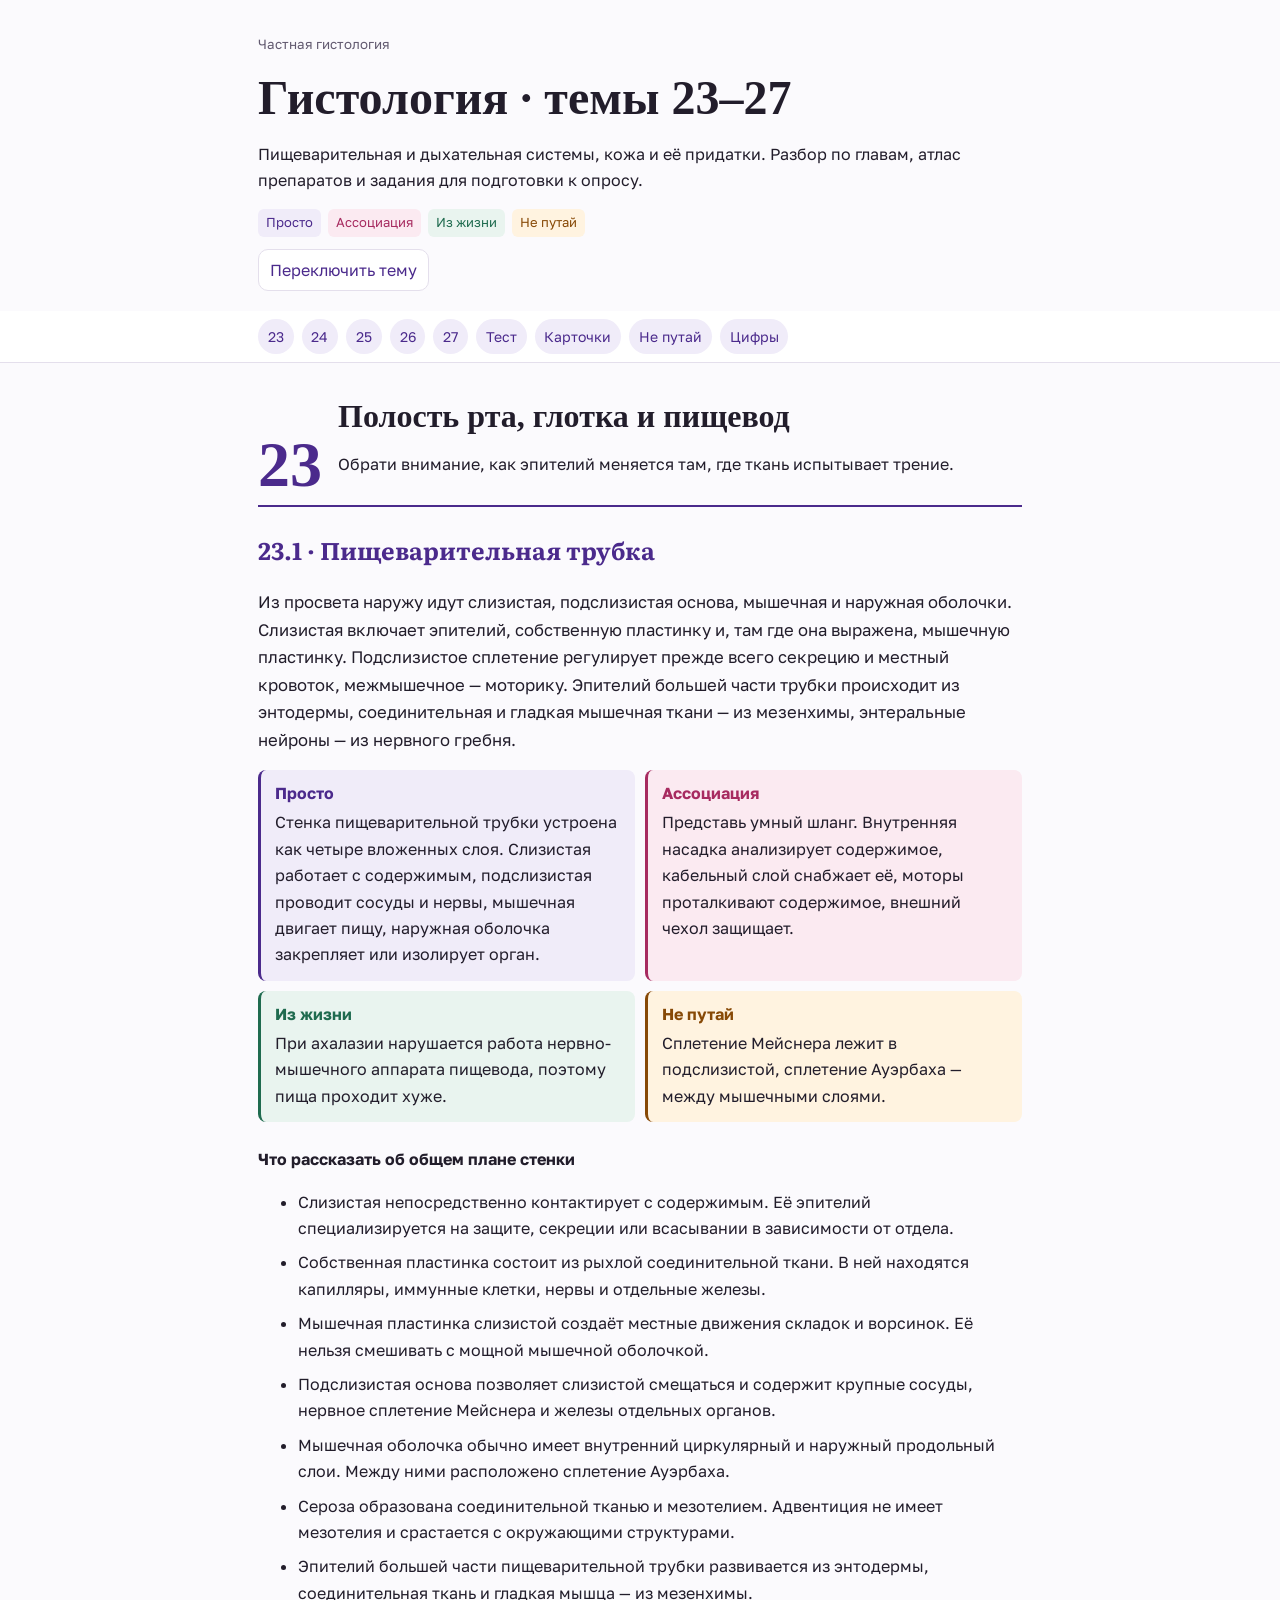
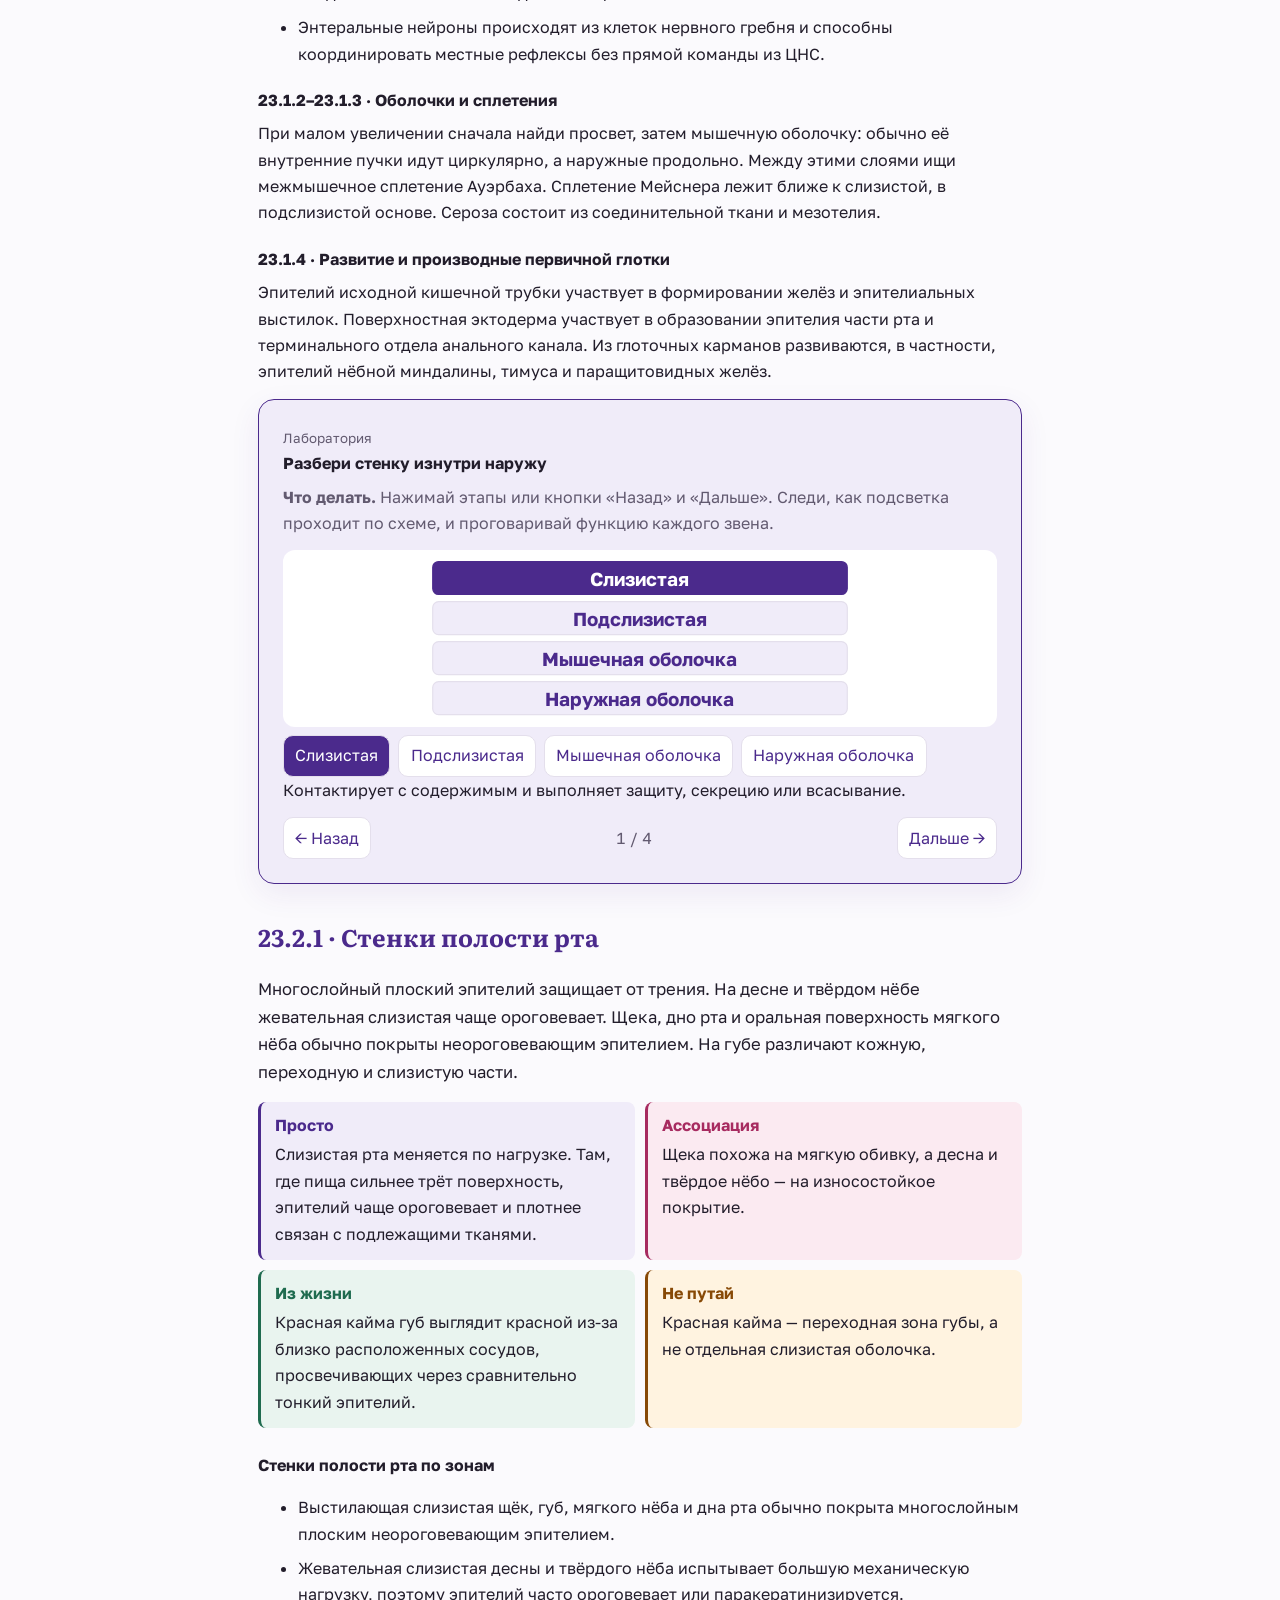
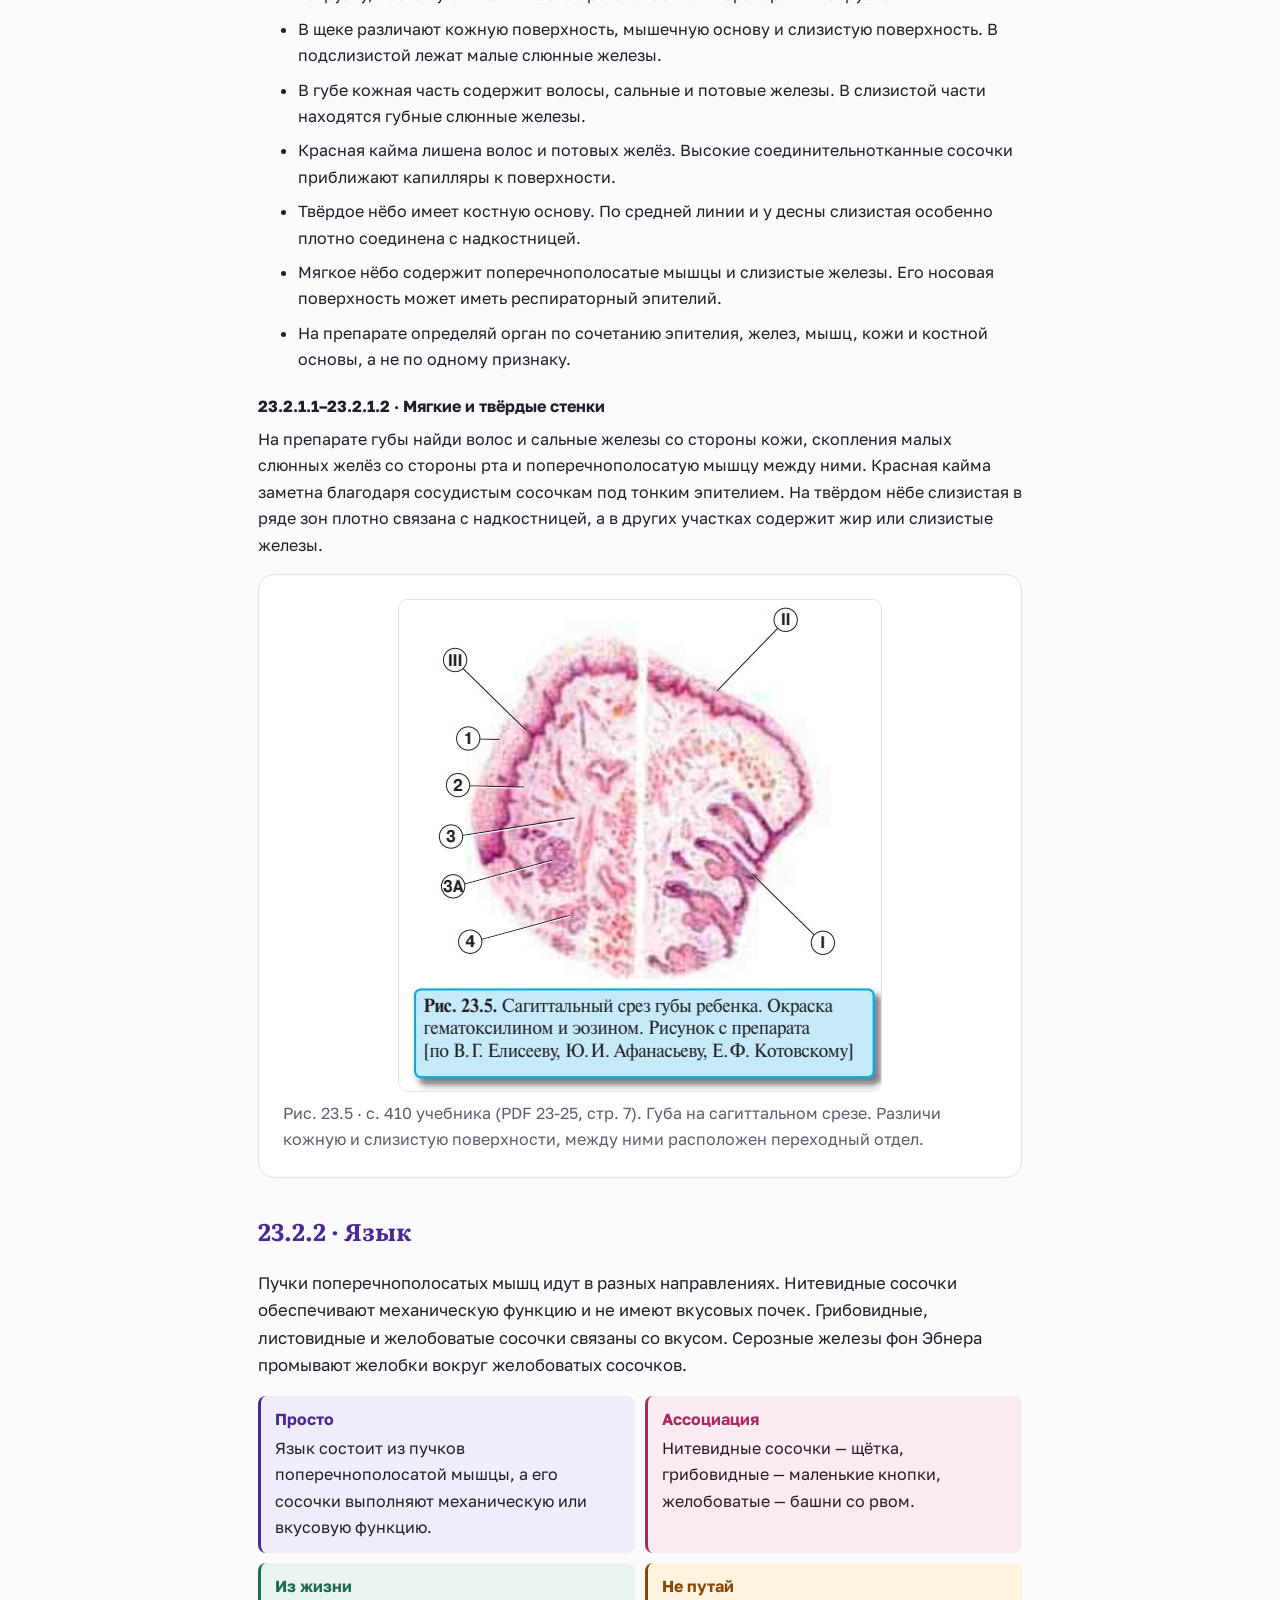
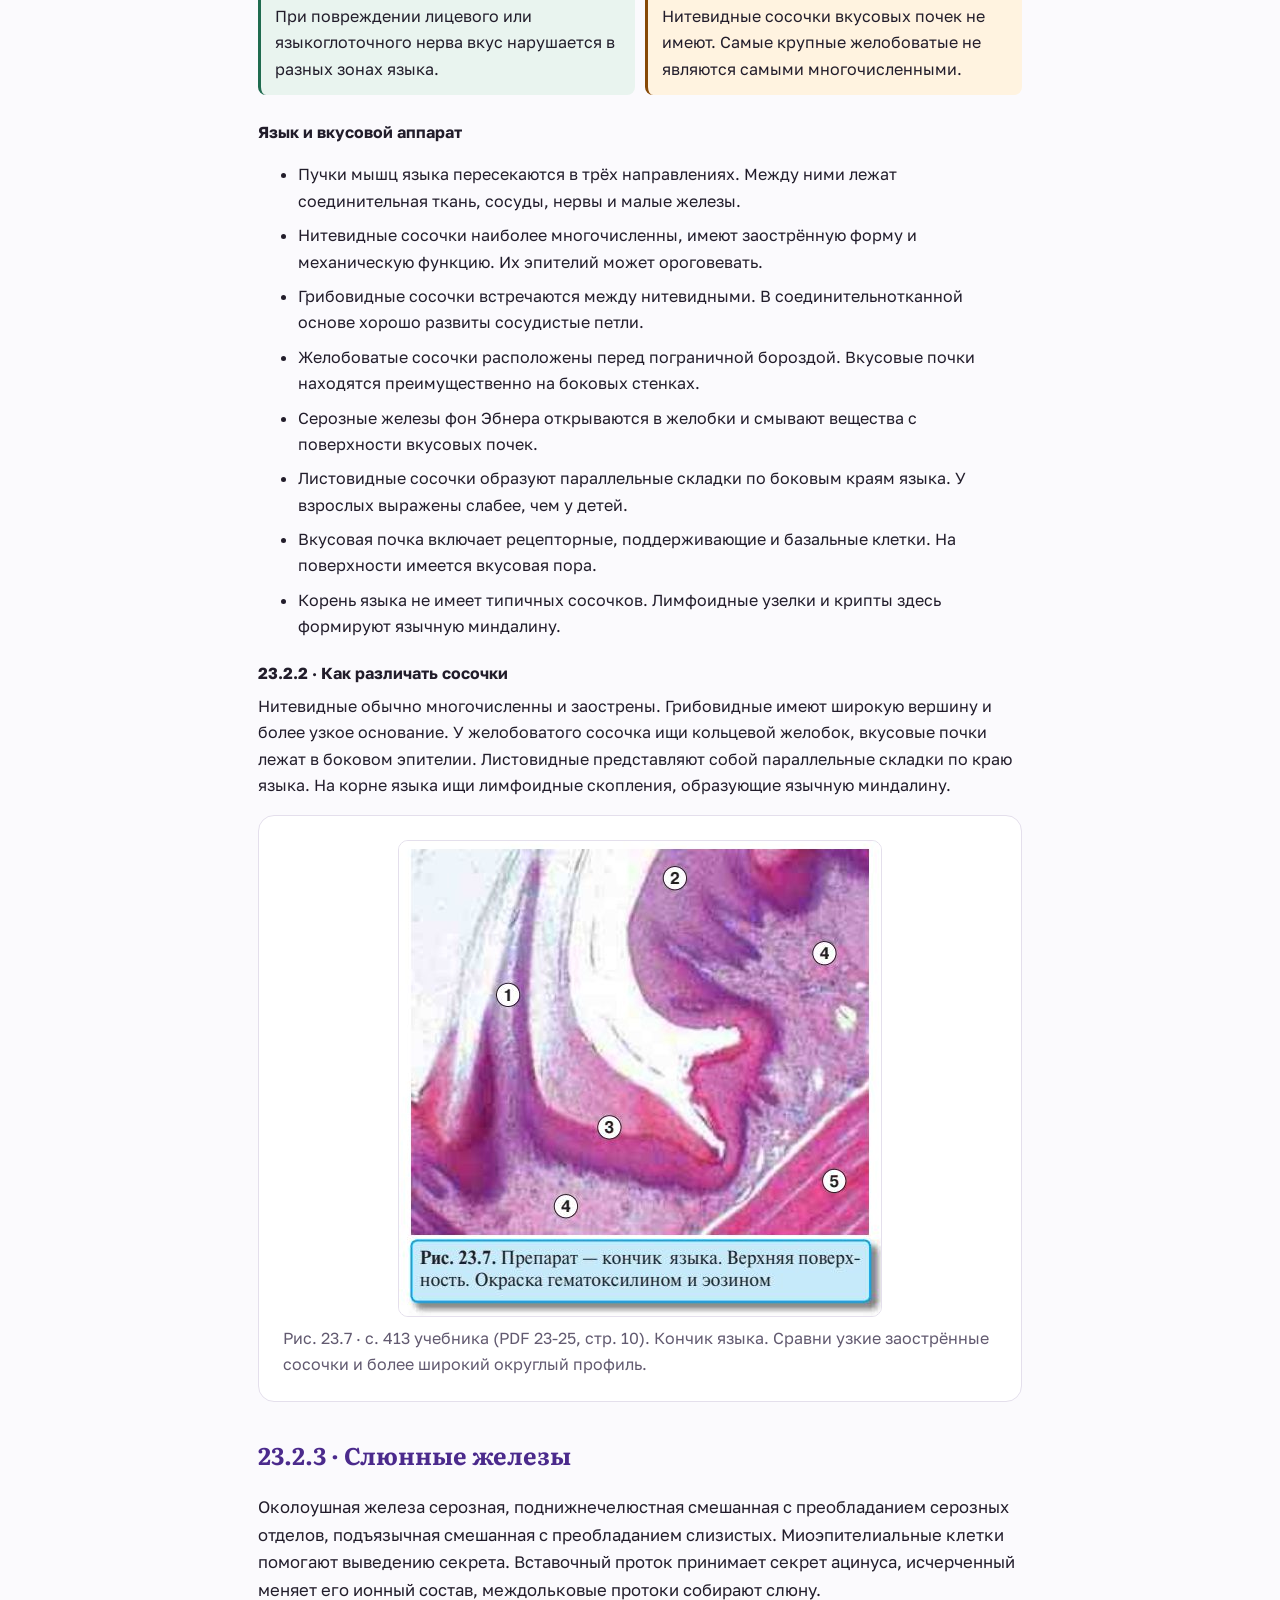
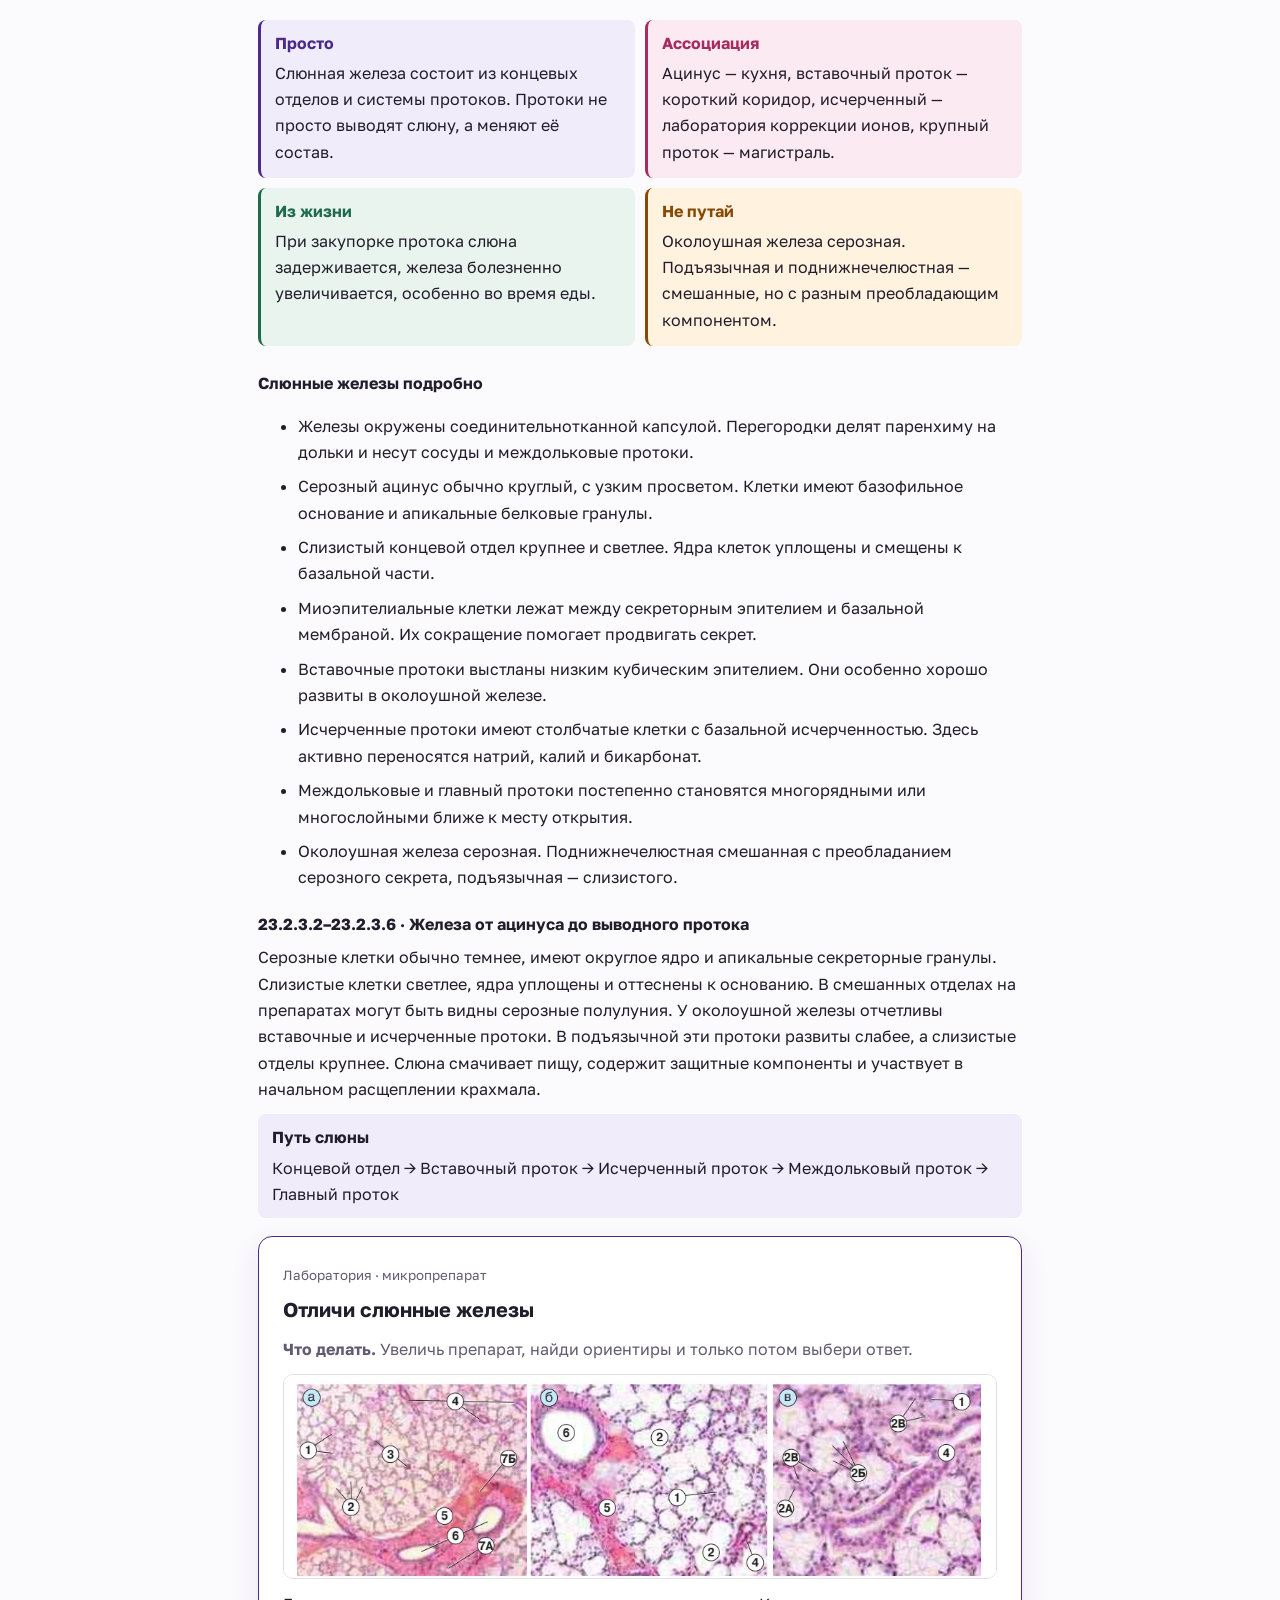
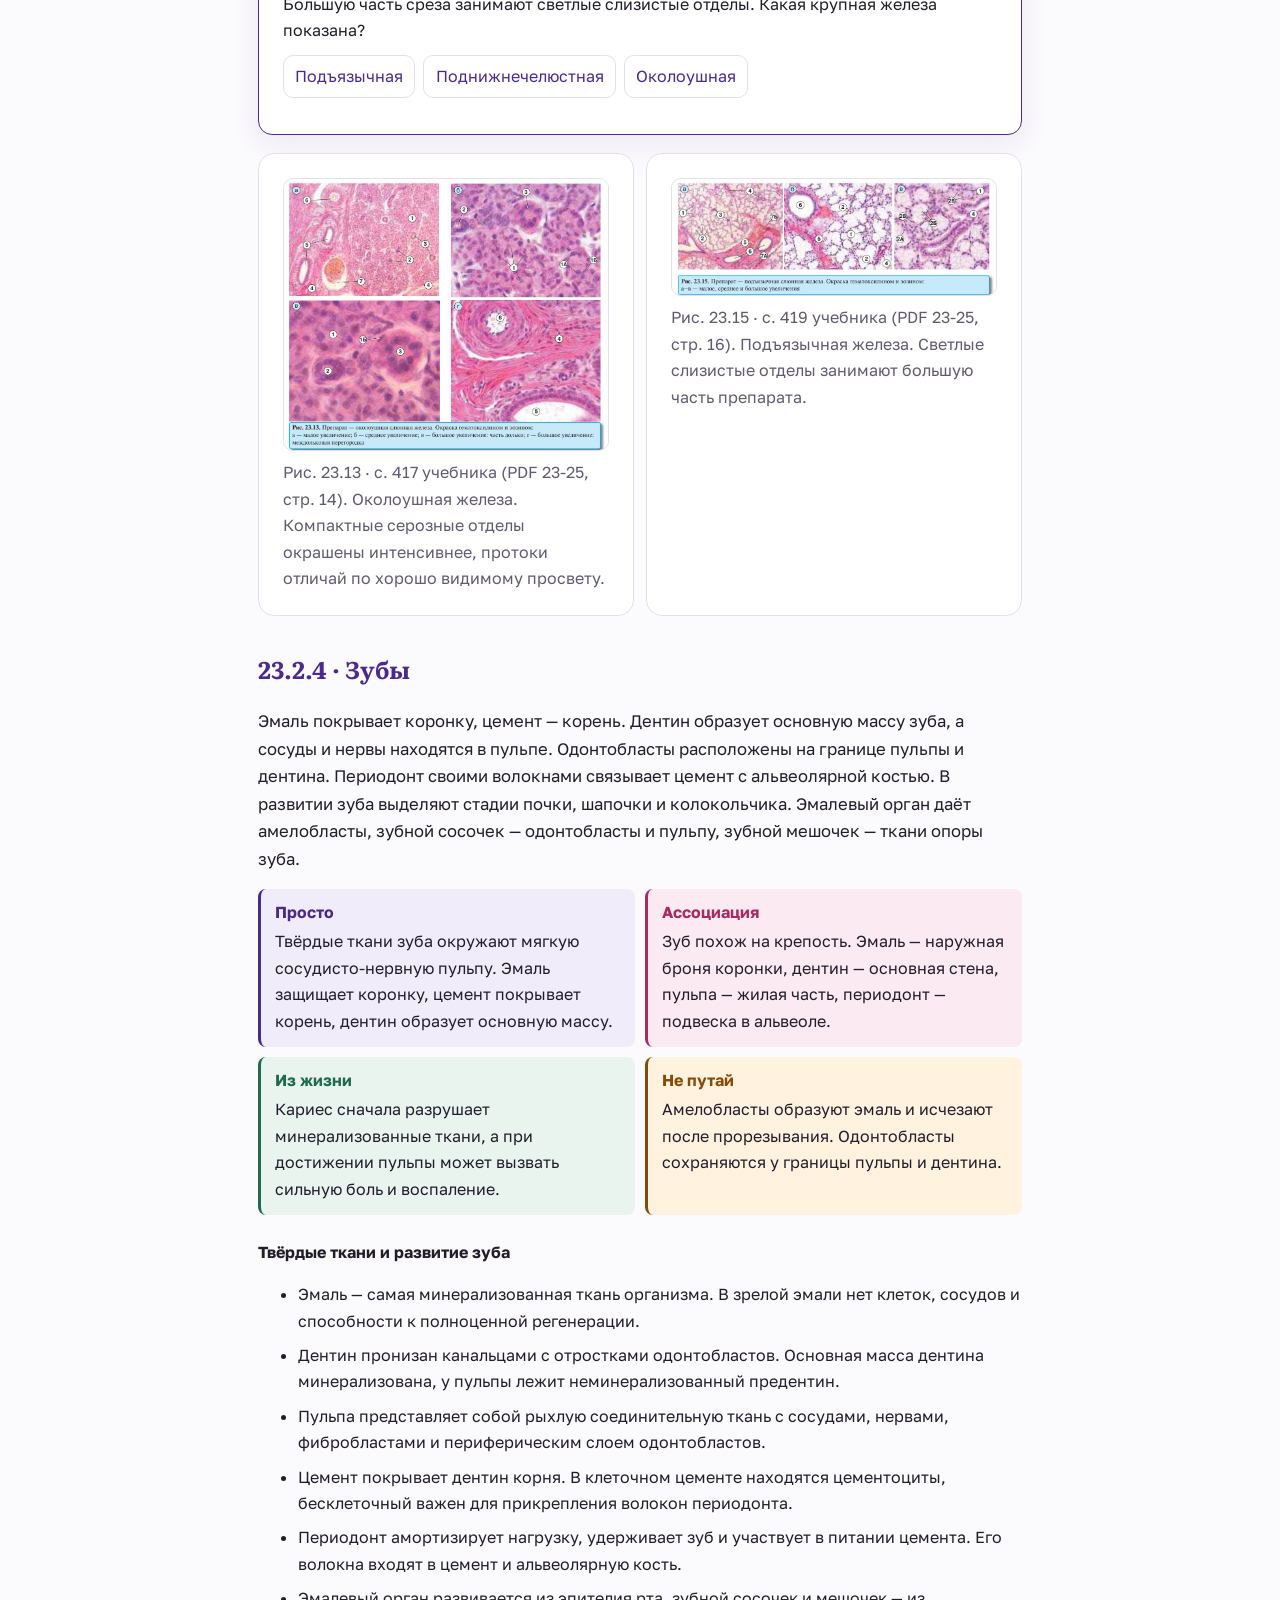
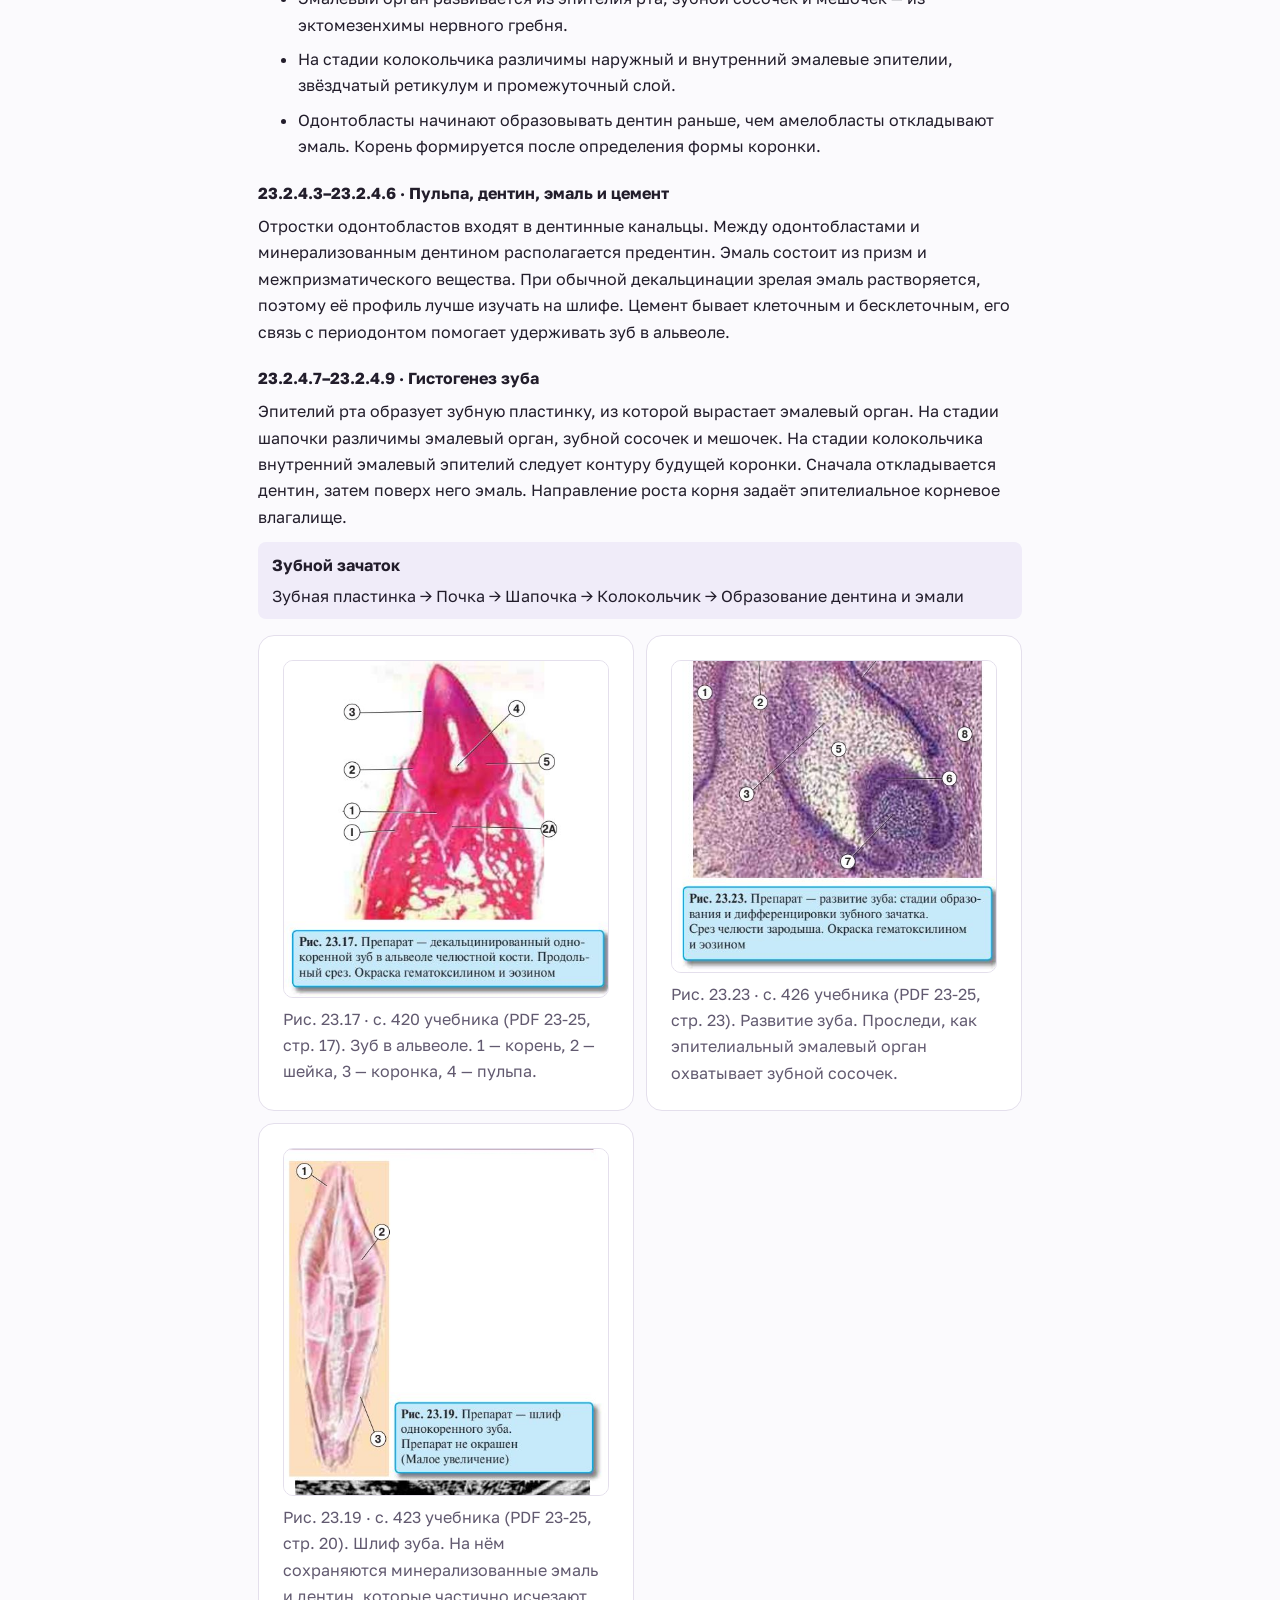
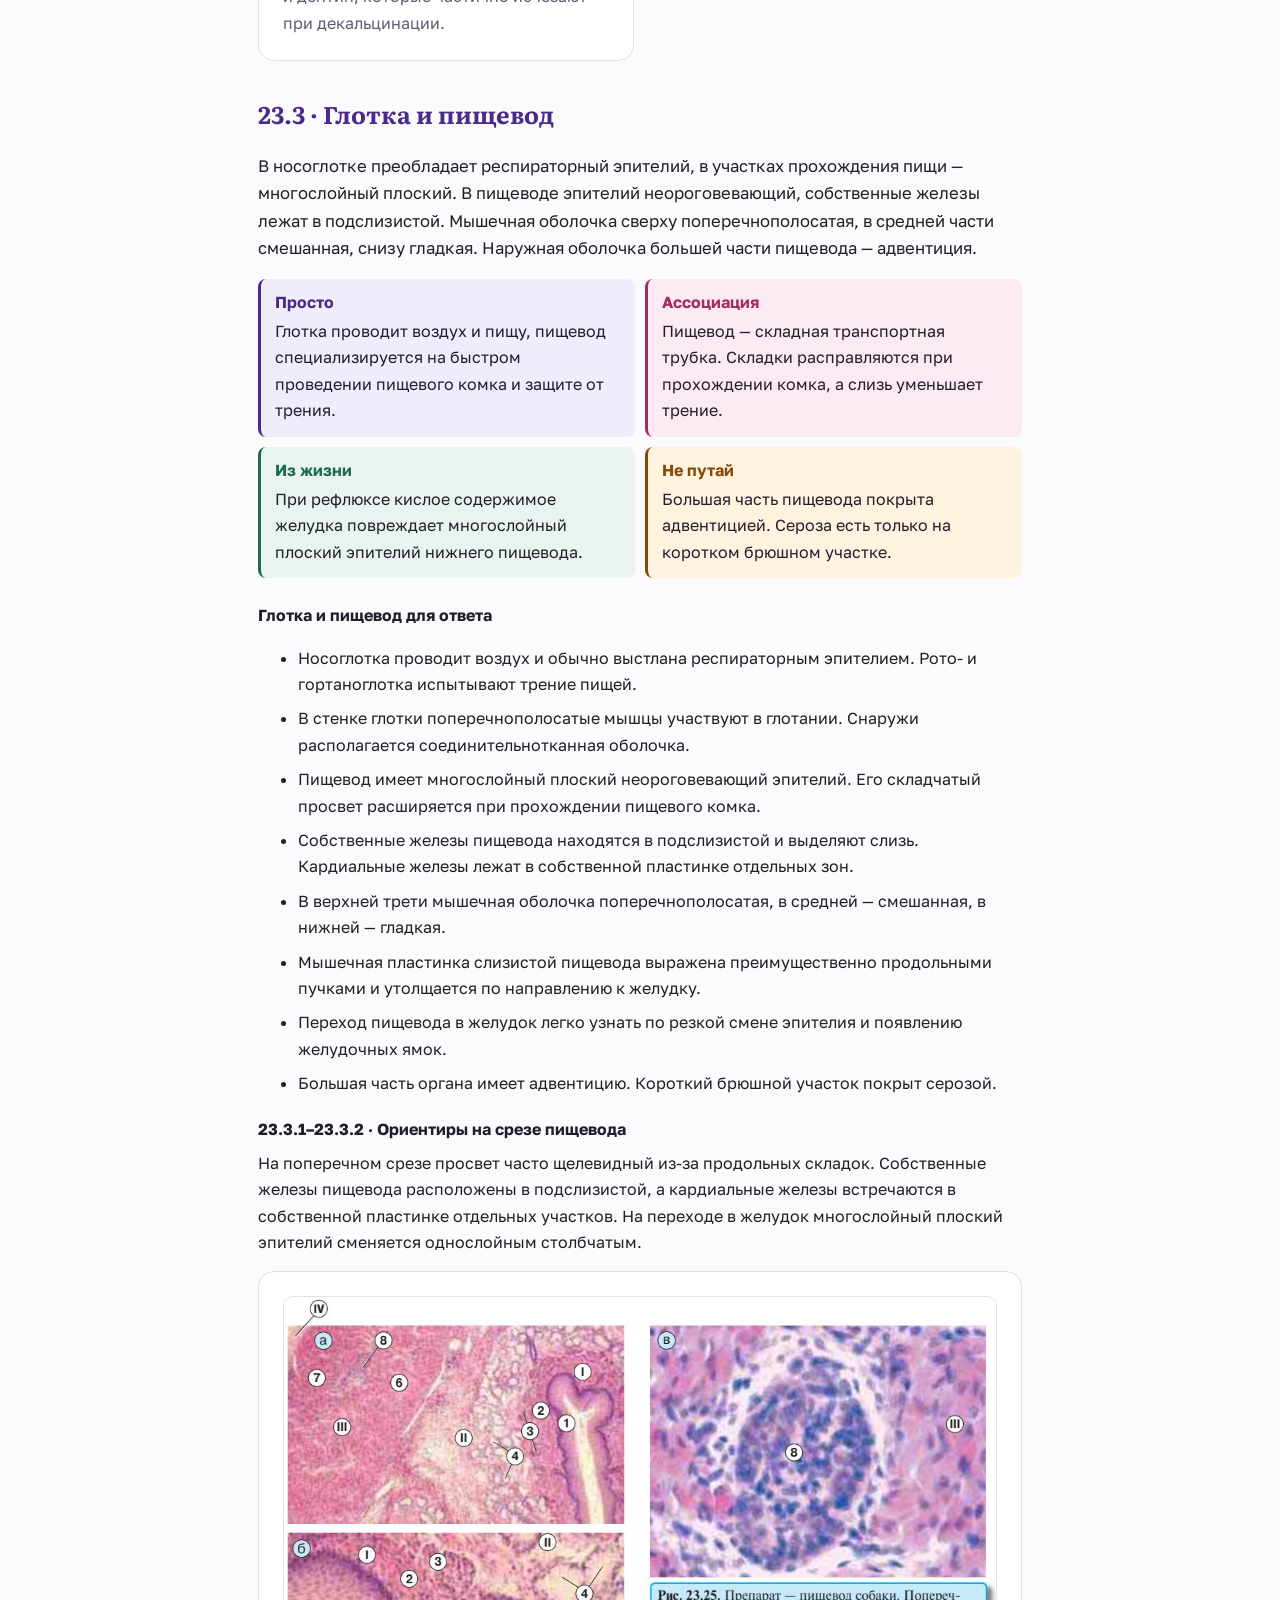
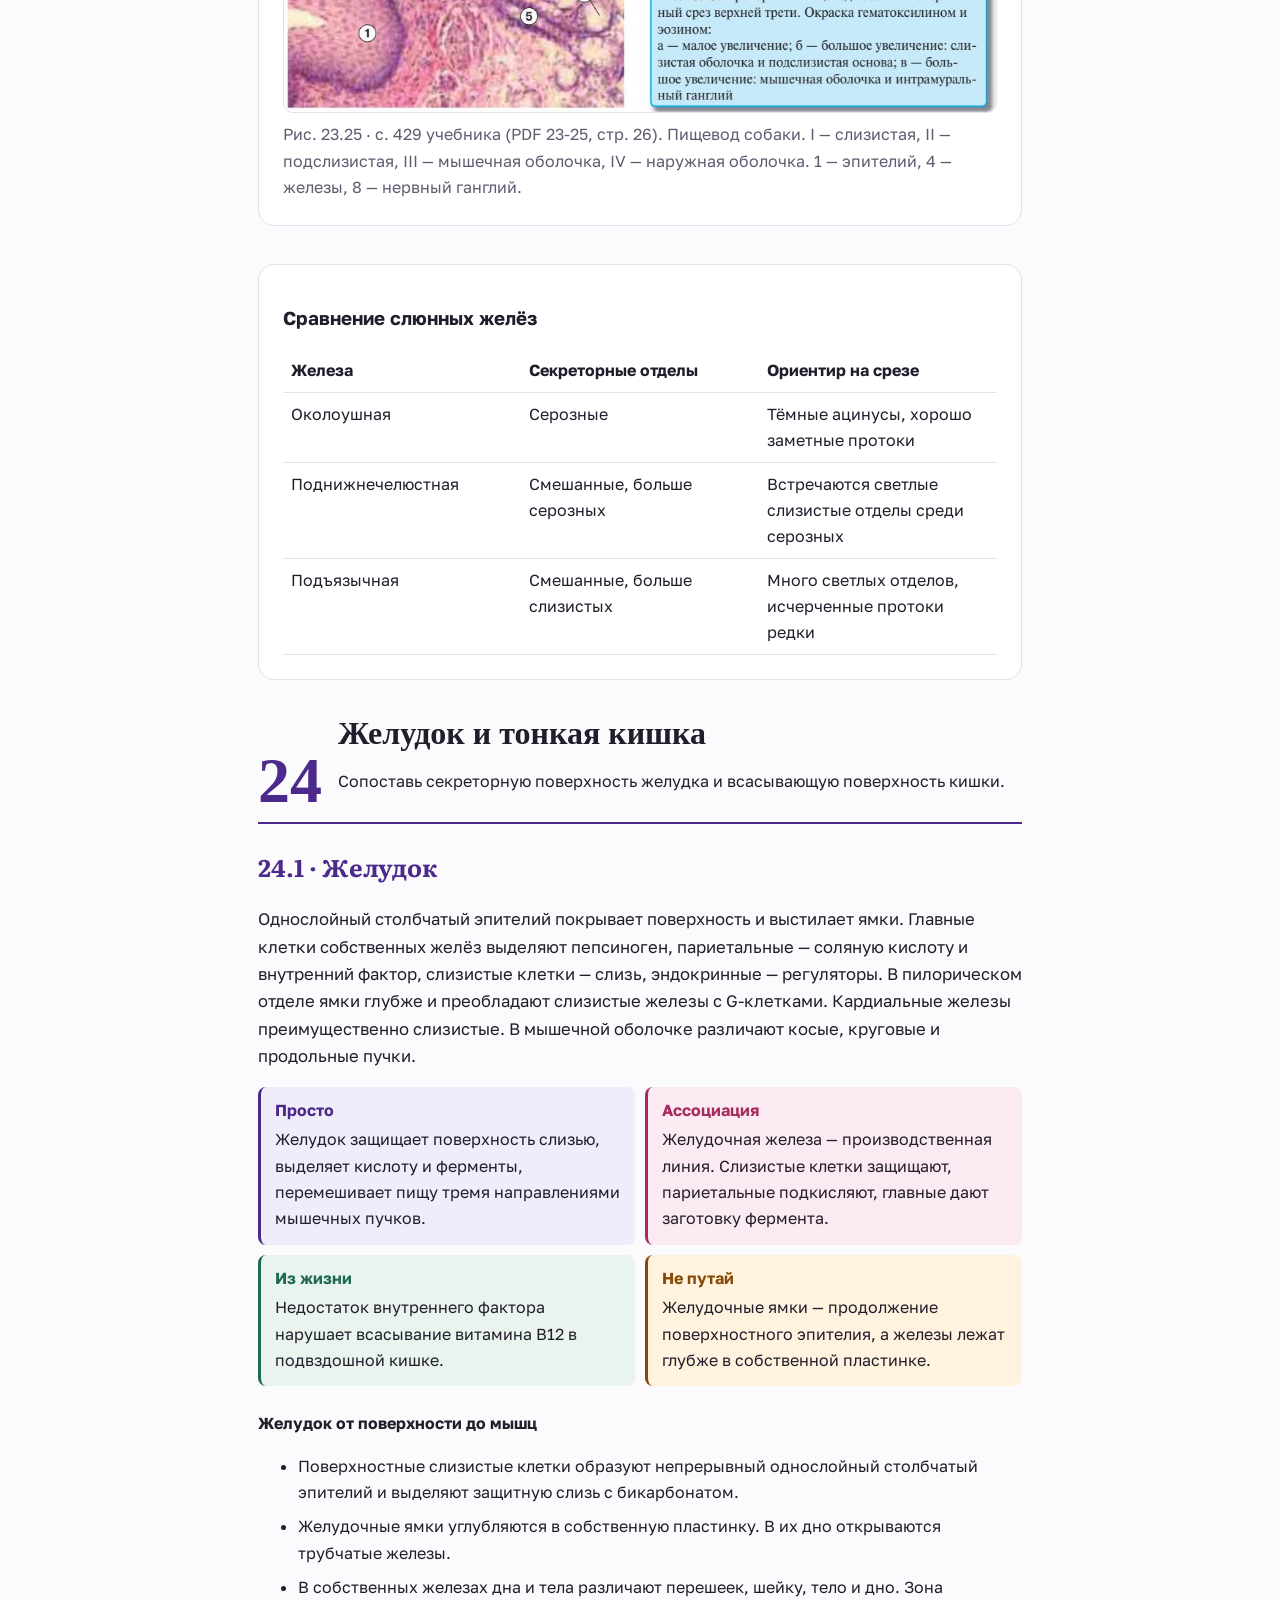
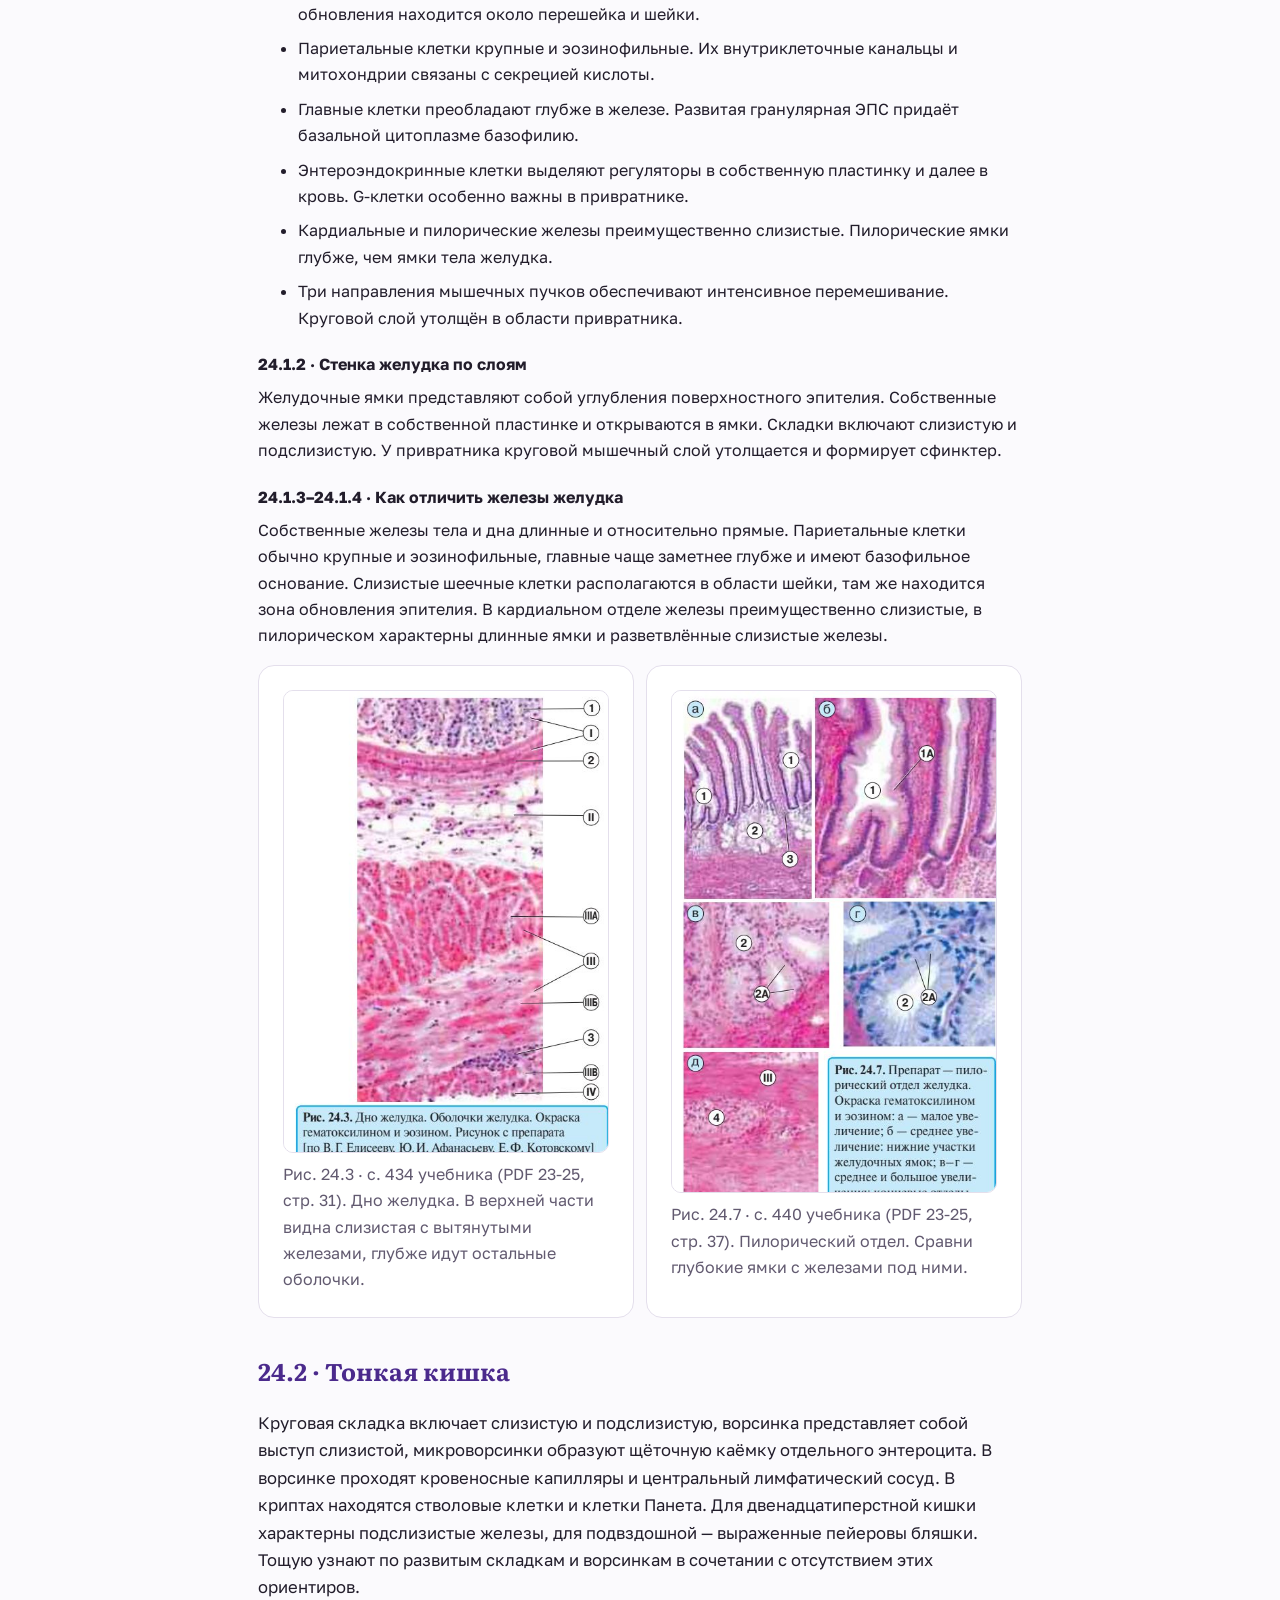
==== commit 08125e2f: "Polish histology guide and interactive exercises" ====
--- a/notes/histology-23-27/content/index.html
+++ b/notes/histology-23-27/content/index.html
@@ -1,4 +1,7 @@
 <!doctype html><html lang="ru"><head><meta charset="utf-8"><meta name="viewport" content="width=device-width,initial-scale=1"><title>Гистология: темы 23–27</title>
+<link rel="preconnect" href="https://fonts.googleapis.com">
+<link rel="preconnect" href="https://fonts.gstatic.com" crossorigin>
+<link href="https://fonts.googleapis.com/css2?family=Golos+Text:wght@400;500;600;700&family=Literata:opsz,wght@7..72,600;7..72,700&display=swap" rel="stylesheet">
 <style>
 :root{color-scheme:light;--bg:#f5f0e8;--panel:#fffcf7;--ink:#302332;--soft:#675467;--accent:#792755;--tint:#f4e2eb;--rule:#d7c2cb}
 @media(prefers-color-scheme:dark){:root:not([data-theme]){color-scheme:dark;--bg:#1b151f;--panel:#261e2b;--ink:#f9ebf2;--soft:#d1bac8;--accent:#ffacce;--tint:#42283e;--rule:#604659}}
@@ -8,7 +11,7 @@
 :root{--bg:#fbfafd;--panel:#fff;--ink:#221d2b;--soft:#625a70;--accent:#4b2a8c;--rule:#e4dfec;--tint:#f0ecf9;--assoc:#fbeaf1;--life:#e9f4ef;--trap:#fff3e0;--pink:#a72b60;--green:#1f6b4f;--amber:#874906}
 :root[data-theme=dark]{--bg:#16131c;--panel:#1e1a26;--ink:#ece8f3;--soft:#b8afc7;--accent:#b9a2f0;--rule:#373045;--tint:#241f33;--assoc:#2f1d28;--life:#16291f;--trap:#2d2213;--pink:#f08bb3;--green:#7fd3ac;--amber:#f0b46a}
 @media(prefers-color-scheme:dark){:root:not([data-theme]){--bg:#16131c;--panel:#1e1a26;--ink:#ece8f3;--soft:#b8afc7;--accent:#b9a2f0;--rule:#373045;--tint:#241f33;--assoc:#2f1d28;--life:#16291f;--trap:#2d2213;--pink:#f08bb3;--green:#7fd3ac;--amber:#f0b46a}}
-body{font:16px/1.65 "Segoe UI",system-ui,sans-serif}
+body{font:16px/1.65 "Golos Text","Segoe UI",system-ui,sans-serif}
 main,header>div,nav>div{max-width:800px}
 header{background:var(--bg);border:0;padding:30px 0 20px}
 h1{font-size:clamp(32px,6vw,48px)}
@@ -17,13 +20,19 @@
 .topic-head span{font:bold clamp(40px,9vw,64px)/.9 Georgia;color:var(--accent)}
 .topic-head h2{margin:0;font-size:clamp(22px,4vw,32px)}
 article{background:none;border:0;padding:0;margin:28px 0 38px}
-article h3{font:700 24px/1.25 Georgia,serif;color:var(--accent)}
+article h3{font:700 24px/1.25 "Literata",Georgia,serif;color:var(--accent)}
 article h4{margin:20px 0 7px}
 article p{margin:0 0 12px}
 .legend{display:flex;flex-wrap:wrap;gap:7px;margin:12px 0}
 .legend span{padding:3px 8px;border-radius:6px;font-size:13px}
 .callout{margin:9px 0;padding:10px 14px;border-radius:8px;border-left:3px solid currentColor}
 .callout p{color:var(--ink);margin:3px 0}
+.callout-grid{display:grid;grid-template-columns:1fr 1fr;gap:10px;margin:16px 0 24px}
+.callout-grid .callout{margin:0}
+.topic-summary{font-size:1.04rem}
+.study-points li{margin:.5em 0}
+.path{padding:10px 14px;margin:12px 0;background:var(--tint);border-radius:8px}
+.path p{margin:4px 0 0}
 .simple{color:var(--accent);background:var(--tint)}
 .assoc{color:var(--pink);background:var(--assoc)}
 .life{color:var(--green);background:var(--life)}
@@ -34,26 +43,84 @@
 .practice{padding:clamp(13px,4vw,24px);margin:18px 0;border:1px solid var(--accent);border-radius:14px;background:var(--panel)}
 .practice h4{margin:6px 0 10px;font-size:20px}
 .practice-image{display:block;margin:0 auto 12px;padding:0;overflow:hidden;max-width:100%}
-.practice-image img{max-height:285px;object-fit:contain;background:#fff}
+.practice-image img{width:100%;height:auto;max-height:285px;object-fit:contain;background:#fff;filter:none;mix-blend-mode:normal}
 .practice .options button{text-align:left}
 .practice .options button[data-state=right]{color:var(--green);border-color:var(--green);background:var(--life);opacity:1}
 .practice .options button[data-state=wrong]{color:var(--amber);border-color:var(--amber);background:var(--trap);opacity:1}
 .practice-result{margin-top:10px}
+.lab,.practice{border:1px solid var(--accent);box-shadow:0 10px 30px color-mix(in srgb,var(--accent) 8%,transparent)}
+.lab-instruction{color:var(--soft)}
+.lab-svg-wrap{overflow-x:auto;margin:14px 0 8px;border-radius:12px;background:var(--panel)}
+.lab-diagram{display:block;min-width:520px;width:100%;height:auto}
+.lab-diagram line{stroke:var(--rule);stroke-width:7;stroke-linecap:round}
+.lab-node{cursor:pointer}
+.lab-node circle{fill:var(--panel);stroke:var(--accent);stroke-width:3;transition:.2s}
+.lab-node text{fill:var(--accent);font-weight:700;pointer-events:none}
+.lab-node.is-active circle{fill:var(--accent);transform:scale(1.14)}
+.lab-node.is-active text{fill:var(--panel)}
+.lab-diagram.layer-map{min-width:0;max-width:440px;margin:auto;padding:8px}
+.layer-map .lab-node rect{fill:var(--tint);stroke:var(--rule)}
+.layer-map .lab-node.is-active rect{fill:var(--accent);stroke:var(--accent)}
+.lab-tabs button[aria-pressed=true]{background:var(--accent);color:var(--panel)}
+.lab-controls{display:flex;align-items:center;justify-content:space-between;gap:10px;margin-top:14px}
+.lab-counter{color:var(--soft);font-variant-numeric:tabular-nums}
+.flashcards{display:grid;grid-template-columns:repeat(auto-fit,minmax(min(100%,220px),1fr));gap:12px;perspective:1000px}
+.flashcard{min-height:155px;padding:0;border:0;background:transparent}
+.flashcard-inner{position:relative;display:block;width:100%;height:155px;transform-style:preserve-3d;transition:transform .35s}
+.flashcard[aria-pressed=true] .flashcard-inner{transform:rotateY(180deg)}
+.flashcard-front,.flashcard-back{position:absolute;inset:0;display:grid;place-items:center;padding:18px;border:1px solid var(--rule);border-radius:14px;backface-visibility:hidden;background:var(--panel)}
+.flashcard-front{font:700 1.08rem/1.3 "Literata",Georgia,serif;color:var(--accent)}
+.flashcard-back{transform:rotateY(180deg);color:var(--ink)}
+.table-scroll{overflow-x:auto}
+@media(max-width:600px){.callout-grid{grid-template-columns:1fr}.lab-tabs{display:grid}.lab-tabs button{text-align:left}.topic-head{align-items:start}}
 </style></head><body>
 <header><div><small>Частная гистология</small><h1>Гистология · темы 23–27</h1><p>Пищеварительная и дыхательная системы, кожа и её придатки. Разбор по главам, атлас препаратов и задания для подготовки к опросу.</p><div class="legend"><span class="simple">Просто</span><span class="assoc">Ассоциация</span><span class="life">Из жизни</span><span class="trap">Не путай</span></div><button id="theme">Переключить тему</button></div></header>
 <nav aria-label="Разделы"><div><a href="#t23" title="Полость рта, глотка и пищевод">23</a><a href="#t24" title="Желудок и тонкая кишка">24</a><a href="#t25" title="Толстая кишка, печень и поджелудочная">25</a><a href="#t26" title="Дыхательная система">26</a><a href="#t27" title="Кожа и её придатки">27</a><a href="#quiz">Тест</a><a href="#cards">Карточки</a><a href="#pairs">Не путай</a><a href="#numbers">Цифры</a></div></nav>
-<main><section id="t23"><div class="topic-head"><span>23</span><h2>Полость рта, глотка и пищевод</h2></div><aside class="callout simple"><b>Просто</b><p>Обрати внимание, как эпителий меняется там, где ткань испытывает трение.</p></aside><aside class="callout assoc"><b>Ассоциация · Армированная стенка</b><p>Слизистая работает на границе с содержимым, мышечная оболочка двигает его.</p></aside><aside class="callout life"><b>Из жизни</b><p>После еды перистальтика продвигает комок по пищеводу даже без помощи силы тяжести.</p></aside><aside class="callout trap"><b>Не путай</b><p>Мышечная пластинка слизистой и мышечная оболочка занимают разные уровни стенки.</p></aside><article><h3>23.1 · Пищеварительная трубка</h3><p>Из просвета наружу идут слизистая, подслизистая основа, мышечная и наружная оболочки. Слизистая включает эпителий, собственную пластинку и, там где она выражена, мышечную пластинку. Подслизистое сплетение регулирует прежде всего секрецию и местный кровоток, межмышечное — моторику. Эпителий большей части трубки происходит из энтодермы, соединительная и гладкая мышечная ткани — из мезенхимы, энтеральные нейроны — из нервного гребня.</p><h4>23.1.2–23.1.3 · Оболочки и сплетения</h4><p>При малом увеличении сначала найди просвет, затем мышечную оболочку: обычно её внутренние пучки идут циркулярно, а наружные продольно. Между этими слоями ищи межмышечное сплетение Ауэрбаха. Сплетение Мейснера лежит ближе к слизистой, в подслизистой основе. Сероза состоит из соединительной ткани и мезотелия.</p><h4>23.1.4 · Развитие и производные первичной глотки</h4><p>Эпителий исходной кишечной трубки участвует в формировании желёз и эпителиальных выстилок. Поверхностная эктодерма участвует в образовании эпителия части рта и терминального отдела анального канала. Из глоточных карманов развиваются, в частности, эпителий нёбной миндалины, тимуса и паращитовидных желёз.</p><div class="lab"><small>Лаборатория</small><h4>Разбери стенку изнутри наружу</h4><p>Выбери элемент схемы и сравни его с соседними.</p><div class="options"><button data-step="Контактирует с содержимым и выполняет защиту, секрецию или всасывание." aria-pressed="false">Слизистая</button><button data-step="Содержит более крупные сосуды и подслизистое нервное сплетение." aria-pressed="false">Подслизистая</button><button data-step="Перемешивает и продвигает содержимое." aria-pressed="false">Мышечная оболочка</button><button data-step="Сероза уменьшает трение, адвентиция связывает орган с окружающими тканями." aria-pressed="false">Наружная оболочка</button></div><svg class="track" viewBox="0 0 100 10" preserveAspectRatio="none" aria-hidden="true"><rect width="100" height="10" fill="var(--rule)"/><rect x="0" width="10" height="10" fill="var(--accent)"/></svg><p class="result" aria-live="polite"></p></div></article><article><h3>23.2.1 · Стенки полости рта</h3><p>Многослойный плоский эпителий защищает от трения. На десне и твёрдом нёбе жевательная слизистая чаще ороговевает. Щека, дно рта и оральная поверхность мягкого нёба обычно покрыты неороговевающим эпителием. На губе различают кожную, переходную и слизистую части.</p><h4>23.2.1.1–23.2.1.2 · Мягкие и твёрдые стенки</h4><p>На препарате губы найди волос и сальные железы со стороны кожи, скопления малых слюнных желёз со стороны рта и поперечнополосатую мышцу между ними. Красная кайма заметна благодаря сосудистым сосочкам под тонким эпителием. На твёрдом нёбе слизистая в ряде зон плотно связана с надкостницей, а в других участках содержит жир или слизистые железы.</p><div class="practice"><small>Лаборатория · микропрепарат</small><h4>Узнай орган по трём зонам</h4><button class="practice-image" type="button" aria-label="Увеличить фрагмент"><img loading="lazy" width="482" height="379" alt="Фрагмент препарата к заданию" src="[data-uri]"></button><p>На срезе видны кожная поверхность, переходный участок и слизистая поверхность с железами. Что это?</p><div class="options"><button type="button" data-right="false">Десна</button><button type="button" data-right="true">Губа</button><button type="button" data-right="false">Твёрдое нёбо</button></div><p class="practice-result" aria-live="polite" data-reason="Кожа и слизистая соединяются на красной кайме. В толще губы лежит поперечнополосатая мышца."></p><button class="practice-reset" hidden>Повторить</button></div><div class="atlas"><figure><button aria-label="Увеличить рис. 23.5"><img loading="lazy" width="482" height="491" alt="Губа на сагиттальном срезе. Различи кожную и слизистую поверхности, между ними расположен переходный отдел." src="[data-uri]"></button><figcaption>Рис. 23.5 · PDF 23-25, стр. 7. Губа на сагиттальном срезе. Различи кожную и слизистую поверхности, между ними расположен переходный отдел.</figcaption></figure></div></article><article><h3>23.2.2 · Язык</h3><p>Пучки поперечнополосатых мышц идут в разных направлениях. Нитевидные сосочки обеспечивают механическую функцию и не имеют вкусовых почек. Грибовидные, листовидные и желобоватые сосочки связаны со вкусом. Серозные железы фон Эбнера промывают желобки вокруг желобоватых сосочков.</p><h4>23.2.2 · Как различать сосочки</h4><p>Нитевидные обычно многочисленны и заострены. Грибовидные имеют широкую вершину и более узкое основание. У желобоватого сосочка ищи кольцевой желобок, вкусовые почки лежат в боковом эпителии. Листовидные представляют собой параллельные складки по краю языка. На корне языка ищи лимфоидные скопления, образующие язычную миндалину.</p><div class="atlas"><figure><button aria-label="Увеличить рис. 23.7"><img loading="lazy" width="482" height="475" alt="Кончик языка. Сравни узкие заострённые сосочки и более широкий округлый профиль." src="[data-uri]"></button><figcaption>Рис. 23.7 · PDF 23-25, стр. 10. Кончик языка. Сравни узкие заострённые сосочки и более широкий округлый профиль.</figcaption></figure></div></article><article><h3>23.2.3 · Слюнные железы</h3><p>Околоушная железа серозная, поднижнечелюстная смешанная с преобладанием серозных отделов, подъязычная смешанная с преобладанием слизистых. Миоэпителиальные клетки помогают выведению секрета. Вставочный проток принимает секрет ацинуса, исчерченный меняет его ионный состав, междольковые протоки собирают слюну.</p><h4>23.2.3.2–23.2.3.6 · Железа от ацинуса до выводного протока</h4><p>Серозные клетки обычно темнее, имеют округлое ядро и апикальные секреторные гранулы. Слизистые клетки светлее, ядра уплощены и оттеснены к основанию. В смешанных отделах на препаратах могут быть видны серозные полулуния. У околоушной железы отчетливы вставочные и исчерченные протоки. В подъязычной эти протоки развиты слабее, а слизистые отделы крупнее. Слюна смачивает пищу, содержит защитные компоненты и участвует в начальном расщеплении крахмала.</p><div class="lab"><small>Лаборатория</small><h4>Проследи путь слюны</h4><p>Выбери элемент схемы и сравни его с соседними.</p><div class="options"><button data-step="Здесь образуется первичный секрет." aria-pressed="false">Ацинус</button><button data-step="Первый узкий участок после концевого отдела." aria-pressed="false">Вставочный проток</button><button data-step="Перенос ионов меняет состав слюны." aria-pressed="false">Исчерченный проток</button><button data-step="Собирает секрет из долек и ведёт дальше к полости рта." aria-pressed="false">Междольковый проток</button></div><svg class="track" viewBox="0 0 100 10" preserveAspectRatio="none" aria-hidden="true"><rect width="100" height="10" fill="var(--rule)"/><rect x="0" width="10" height="10" fill="var(--accent)"/></svg><p class="result" aria-live="polite"></p></div><div class="practice"><small>Лаборатория · микропрепарат</small><h4>Отличи слюнные железы</h4><button class="practice-image" type="button" aria-label="Увеличить фрагмент"><img loading="lazy" width="993" height="282" alt="Фрагмент препарата к заданию" src="[data-uri]"></button><p>Большую часть среза занимают светлые слизистые отделы. Какая крупная железа показана?</p><div class="options"><button type="button" data-right="false">Околоушная</button><button type="button" data-right="true">Подъязычная</button><button type="button" data-right="false">Поднижнечелюстная</button></div><p class="practice-result" aria-live="polite" data-reason="В подъязычной преобладают слизистые отделы. В околоушной они серозные, а в поднижнечелюстной преобладает серозный компонент."></p><button class="practice-reset" hidden>Повторить</button></div><div class="atlas"><figure><button aria-label="Увеличить рис. 23.13"><img loading="lazy" width="993" height="833" alt="Околоушная железа. Компактные серозные отделы окрашены интенсивнее, протоки отличай по хорошо видимому просвету." src="[data-uri]